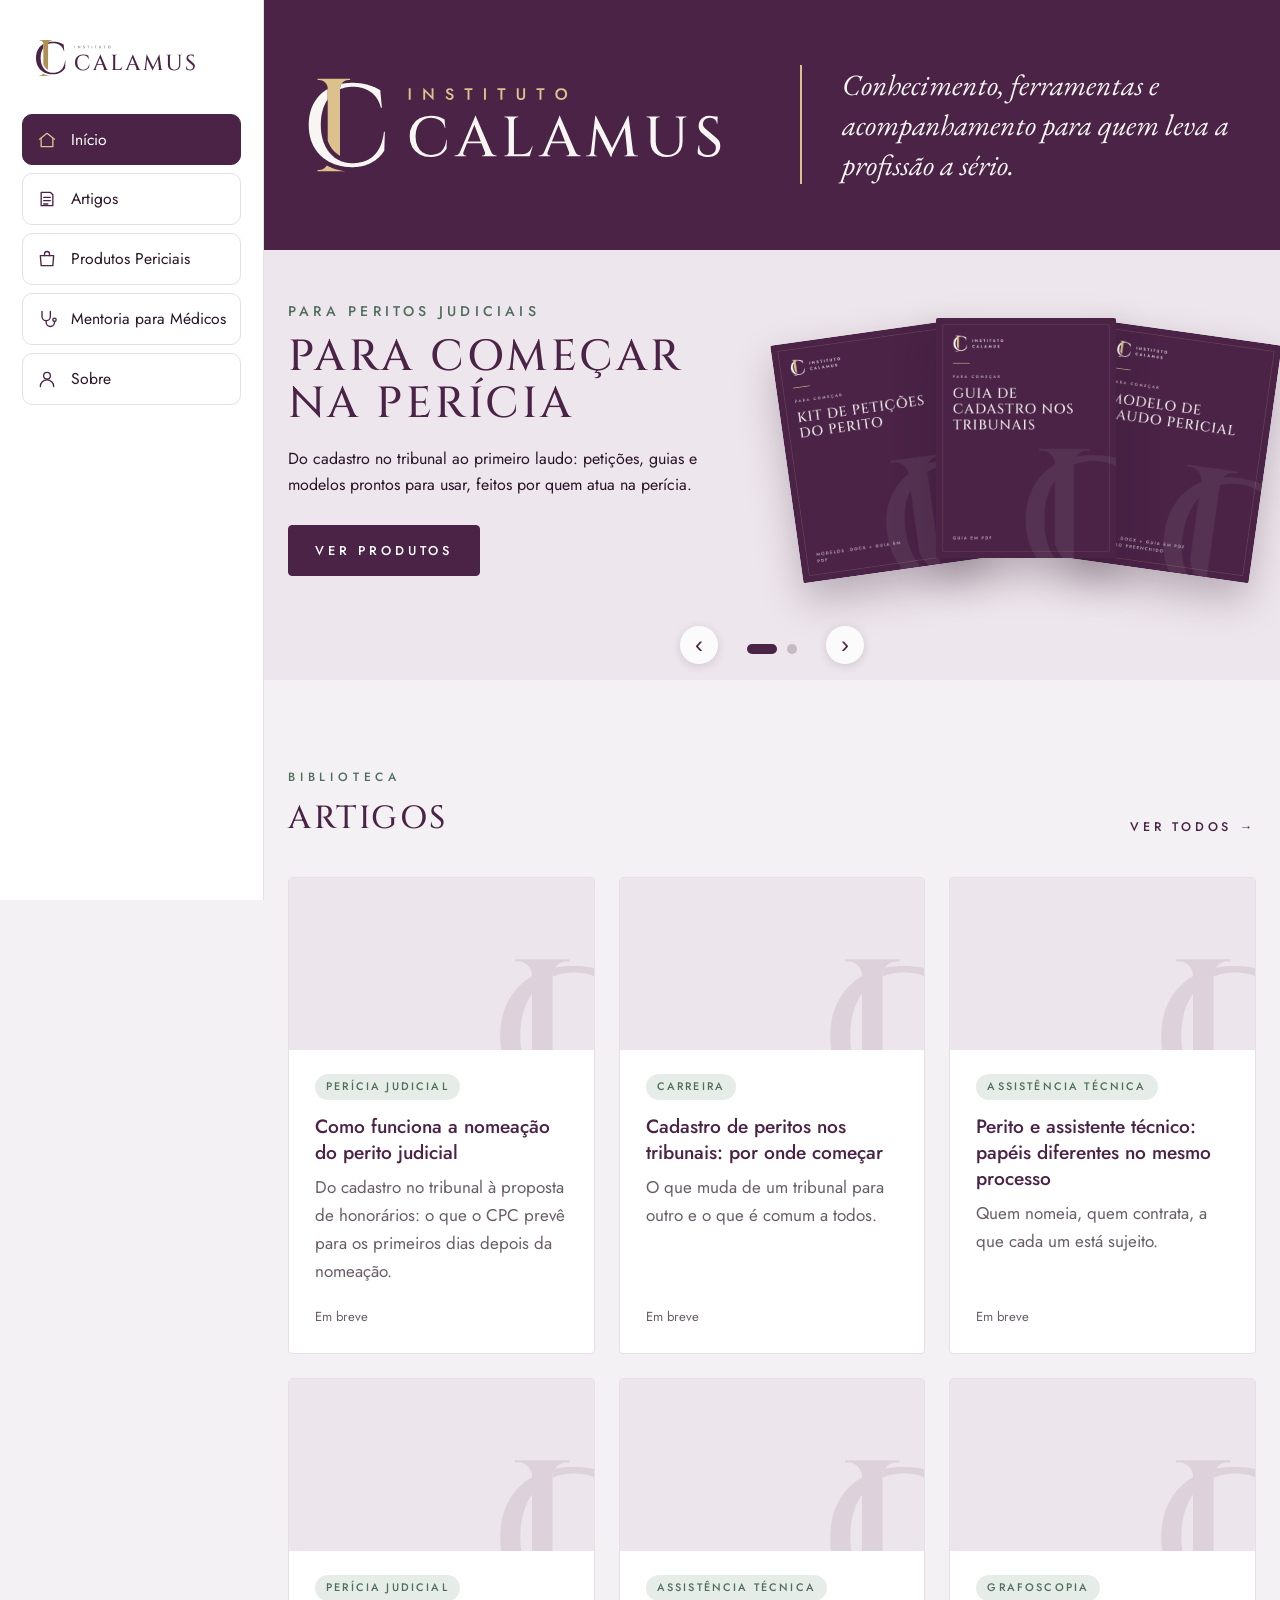
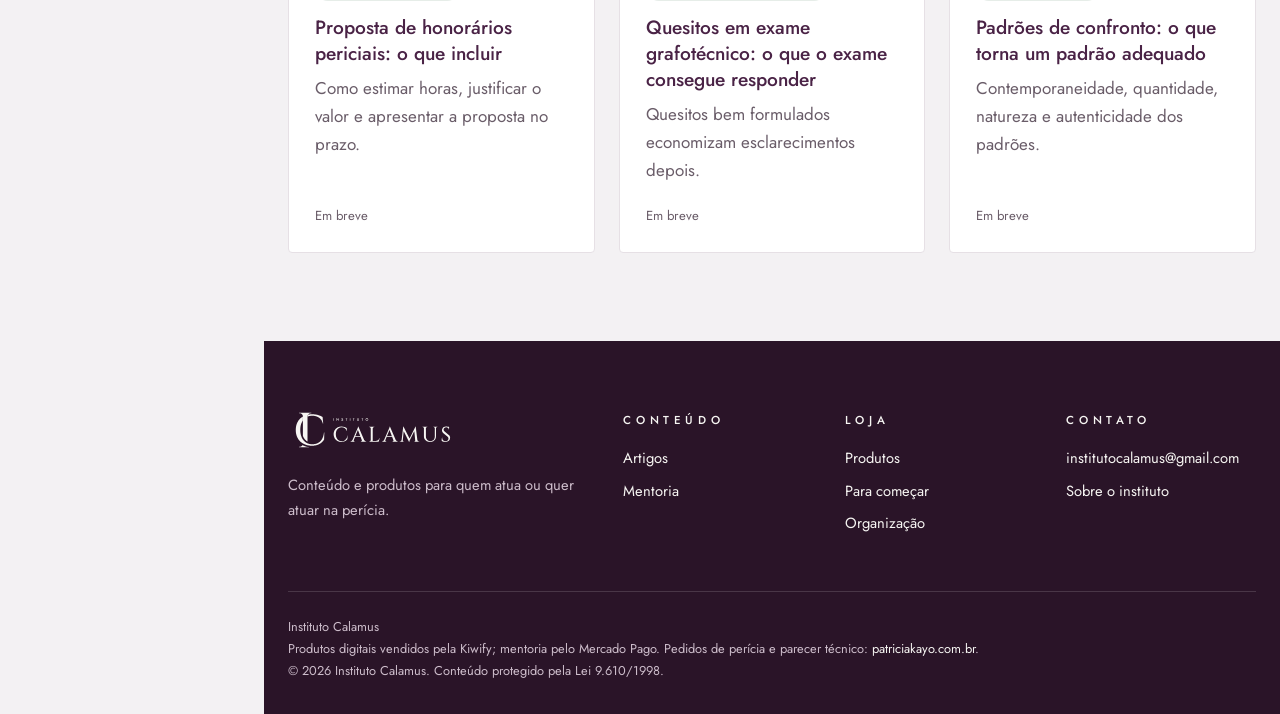
==== index.html @ 83609b5f "Página inicial volta ao visual original: faixa do IC em ameixa, carrossel de destaques e artigos Co-" ====
<!doctype html>
<html lang="pt-BR">
<head>
<meta charset="utf-8">
<meta name="viewport" content="width=device-width, initial-scale=1">
<title>Instituto Calamus</title>
<meta name="description" content="Instituto Calamus: conteúdo, produtos e mentoria para peritos e médicos em início de carreira.">
<link rel="canonical" href="https://institutocalamus.com.br/">
<meta property="og:type" content="website">
<meta property="og:locale" content="pt_BR">
<meta property="og:site_name" content="Instituto Calamus">
<meta property="og:title" content="Instituto Calamus">
<meta property="og:description" content="Instituto Calamus: conteúdo, produtos e mentoria para peritos e médicos em início de carreira.">
<meta property="og:url" content="https://institutocalamus.com.br/">
<link rel="icon" type="image/png" sizes="32x32" href="assets/img/favicon_32px.png">
<link rel="icon" type="image/png" sizes="192x192" href="assets/img/favicon_192px.png">
<link rel="apple-touch-icon" href="assets/img/favicon_192px.png">
<link rel="preload" href="assets/fonts/Jost-Variable.woff2" as="font" type="font/woff2" crossorigin>
<link rel="stylesheet" href="assets/css/calamus.css">
</head>
<body>
<aside class="ml" aria-label="Menu lateral">
  <a class="ml-logo" href="index.html" aria-label="Instituto Calamus, página inicial"><img src="assets/img/logo-cor.svg" alt="Instituto Calamus"></a>
  <nav aria-label="Principal"><a class="ml-it" aria-current="page" href="index.html"><svg viewBox="0 0 24 24" fill="none" stroke="currentColor" stroke-width="1.6" stroke-linecap="round" stroke-linejoin="round" aria-hidden="true"><path d="M3 11 12 4l9 7"/><path d="M5 10v10h14V10"/></svg><span>Início</span></a><a class="ml-it" href="artigos/index.html"><svg viewBox="0 0 24 24" fill="none" stroke="currentColor" stroke-width="1.6" stroke-linecap="round" stroke-linejoin="round" aria-hidden="true"><path d="M5 4h11l3 3v13H5z"/><path d="M8 10h8M8 14h8M8 18h5"/></svg><span>Artigos</span></a><a class="ml-it" href="produtos/index.html"><svg viewBox="0 0 24 24" fill="none" stroke="currentColor" stroke-width="1.6" stroke-linecap="round" stroke-linejoin="round" aria-hidden="true"><path d="M4 8h16l-1 12H5z"/><path d="M9 8V6a3 3 0 0 1 6 0v2"/></svg><span>Produtos Periciais</span></a><a class="ml-it" href="mentoria/index.html"><svg viewBox="0 0 24 24" fill="none" stroke="currentColor" stroke-width="1.6" stroke-linecap="round" stroke-linejoin="round" aria-hidden="true"><path d="M6 3v6a5 5 0 0 0 10 0V3"/><path d="M11 14v2a5 5 0 0 0 10 0v-1"/><circle cx="21" cy="13" r="2"/></svg><span>Mentoria para Médicos</span></a><a class="ml-it" href="sobre/index.html"><svg viewBox="0 0 24 24" fill="none" stroke="currentColor" stroke-width="1.6" stroke-linecap="round" stroke-linejoin="round" aria-hidden="true"><circle cx="12" cy="8" r="4"/><path d="M4 21a8 8 0 0 1 16 0"/></svg><span>Sobre</span></a></nav>
</aside>
<header class="topo">
  <div class="wrap">
    <a class="marca" href="index.html" aria-label="Instituto Calamus, página inicial"><img class="marca-logo" src="assets/img/logo-cor.svg" alt="Instituto Calamus"><img class="marca-mono" src="assets/img/monograma-capa-claro.svg" alt="Instituto Calamus"></a>
    <nav class="menu" aria-label="Principal"><a href="artigos/index.html">Artigos</a><a href="produtos/index.html">Produtos Periciais</a><a href="mentoria/index.html">Mentoria para Médicos</a><a href="sobre/index.html">Sobre</a></nav>
    <details class="menu-movel"><summary>Menu</summary><nav aria-label="Principal"><a href="artigos/index.html">Artigos</a><a href="produtos/index.html">Produtos Periciais</a><a href="mentoria/index.html">Mentoria para Médicos</a><a href="sobre/index.html">Sobre</a></nav></details>
  </div>
</header>
<main>

<section class="hx-c">
  <div class="wrap hx-grade">
    <div class="hx-logo"><h1 class="sr-only">Instituto Calamus</h1><img src="assets/img/logo-hero-escuro.svg" alt="Instituto Calamus"></div>
    <div class="hx-texto"><p class="hx-frase">Conhecimento, ferramentas e acompanhamento para quem leva a profissão a sério.</p></div>
  </div>
</section>
<section class="carrossel" aria-roledescription="carrossel" aria-label="Destaques">
  <div class="trilho">
    <div class="slide s-produtos" role="group" aria-roledescription="slide" aria-label="1 de 2">
      <div class="wrap slide-grade">
        <div class="slide-texto">
          <p class="s-rotulo">Para peritos judiciais</p>
          <h2 class="s-titulo">Para começar na perícia</h2>
          <p class="s-lead">Do cadastro no tribunal ao primeiro laudo: petições, guias e modelos prontos para usar, feitos por quem atua na perícia.</p>
          <a class="btn" href="produtos/index.html">Ver produtos</a>
        </div>
        <div class="slide-visual leque"><img src="assets/img/capas/kit-de-peticoes-do-perito.png" alt="Capa: Kit de Petições do Perito"><img src="assets/img/capas/guia-de-cadastro-nos-tribunais.png" alt="Capa: Guia de Cadastro nos Tribunais"><img src="assets/img/capas/modelo-de-laudo-pericial.png" alt="Capa: Modelo de Laudo Pericial"></div>
      </div>
    </div>
    <div class="slide s-mentoria" role="group" aria-roledescription="slide" aria-label="2 de 2">
      <div class="wrap slide-grade">
        <div class="slide-texto">
          <p class="s-rotulo">Para médicos recém-formados</p>
          <h2 class="s-titulo">Mentoria</h2>
          <p class="s-lead">Orientação para o início da carreira e discussão dos seus casos clínicos no primeiro mês de trabalho, com um médico ao seu lado.</p>
          <a class="btn claro" href="mentoria/index.html">Conhecer a mentoria</a>
        </div>
        <div class="slide-visual m-icone"><figure><img src="assets/img/mentoria/simbolo-salvia.svg" alt="Mentoria"><figcaption>Dr. Emanuel Behrens · MÉDICO · CRM-SC 28.919</figcaption></figure></div>
      </div>
    </div>
  </div>
  <button class="seta ant" type="button" aria-label="Anterior">‹</button>
  <button class="seta prox" type="button" aria-label="Próximo">›</button>
  <div class="pontos" role="tablist" aria-label="Escolher destaque">
    <button type="button" aria-label="Produtos"></button><button type="button" aria-label="Mentoria"></button>
  </div>
</section>
<script>
(function(){
  var c=document.querySelector('.carrossel'); if(!c) return;
  var t=c.querySelector('.trilho'), n=t.children.length, i=0, timer=null;
  var pts=c.querySelectorAll('.pontos button');
  var calmo=window.matchMedia&&window.matchMedia('(prefers-reduced-motion: reduce)').matches;
  function ir(k){ i=(k+n)%n; t.style.transform='translateX('+(-100*i)+'%)'; c.classList.toggle('escuro', t.children[i].classList.contains('s-mentoria')||t.children[i].classList.contains('s-cursos')||t.children[i].classList.contains('s-editora'));
    pts.forEach(function(p,j){ p.setAttribute('aria-current', j===i?'true':'false'); });
    [].forEach.call(t.children,function(s,j){ s.setAttribute('aria-hidden', j===i?'false':'true'); s.querySelectorAll('a,button,input').forEach(function(e){ e.tabIndex = j===i?0:-1; }); }); }
  function play(){ if(calmo) return; parar(); timer=setInterval(function(){ ir(i+1); },6500); }
  function parar(){ if(timer) clearInterval(timer); timer=null; }
  c.querySelector('.ant').onclick=function(){ ir(i-1); play(); };
  c.querySelector('.prox').onclick=function(){ ir(i+1); play(); };
  pts.forEach(function(p,j){ p.onclick=function(){ ir(j); play(); }; });
  c.addEventListener('mouseenter',parar); c.addEventListener('mouseleave',play);
  c.addEventListener('focusin',parar); c.addEventListener('focusout',play);
  var x0=null; t.addEventListener('touchstart',function(e){ x0=e.touches[0].clientX; parar(); },{passive:true});
  t.addEventListener('touchend',function(e){ if(x0===null) return; var dx=e.changedTouches[0].clientX-x0; if(Math.abs(dx)>40) ir(i+(dx<0?1:-1)); x0=null; play(); });
  ir(0); play();
  /* textos e botões na mesma altura em todos os slides */
  function iguala(){ ['.s-rotulo','.s-titulo','.s-lead'].forEach(function(sel){
      var els=c.querySelectorAll('.slide '+sel); var m=0;
      els.forEach(function(e){ e.style.minHeight=''; });
      els.forEach(function(e){ m=Math.max(m, e.getBoundingClientRect().height); });
      els.forEach(function(e){ e.style.minHeight=m+'px'; }); }); }
  iguala(); window.addEventListener('resize', iguala); window.addEventListener('load', iguala);
  if(document.fonts&&document.fonts.ready) document.fonts.ready.then(iguala);
})();
</script>
<section class="secao">
  <div class="wrap">
    <div class="cab-secao"><div><p class="rotulo">Biblioteca</p><h2>Artigos</h2></div><a class="mais" href="artigos/index.html">Ver todos →</a></div>
    <div class="grade"><article class="cartao cartao-art" data-pilar="Perícia Judicial">
  <div class="art-foto vazia"></div>
  <div class="texto">
  <span class="etiqueta jade">Perícia Judicial</span>
  <h3>Como funciona a nomeação do perito judicial</h3>
  <p class="sub">Do cadastro no tribunal à proposta de honorários: o que o CPC prevê para os primeiros dias depois da nomeação.</p>
  <div class="rodape-cartao"><span class="meta">Em breve</span></div>
  </div>
</article><article class="cartao cartao-art" data-pilar="Carreira">
  <div class="art-foto vazia"></div>
  <div class="texto">
  <span class="etiqueta jade">Carreira</span>
  <h3>Cadastro de peritos nos tribunais: por onde começar</h3>
  <p class="sub">O que muda de um tribunal para outro e o que é comum a todos.</p>
  <div class="rodape-cartao"><span class="meta">Em breve</span></div>
  </div>
</article><article class="cartao cartao-art" data-pilar="Assistência Técnica">
  <div class="art-foto vazia"></div>
  <div class="texto">
  <span class="etiqueta jade">Assistência Técnica</span>
  <h3>Perito e assistente técnico: papéis diferentes no mesmo processo</h3>
  <p class="sub">Quem nomeia, quem contrata, a que cada um está sujeito.</p>
  <div class="rodape-cartao"><span class="meta">Em breve</span></div>
  </div>
</article><article class="cartao cartao-art" data-pilar="Perícia Judicial">
  <div class="art-foto vazia"></div>
  <div class="texto">
  <span class="etiqueta jade">Perícia Judicial</span>
  <h3>Proposta de honorários periciais: o que incluir</h3>
  <p class="sub">Como estimar horas, justificar o valor e apresentar a proposta no prazo.</p>
  <div class="rodape-cartao"><span class="meta">Em breve</span></div>
  </div>
</article><article class="cartao cartao-art" data-pilar="Assistência Técnica">
  <div class="art-foto vazia"></div>
  <div class="texto">
  <span class="etiqueta jade">Assistência Técnica</span>
  <h3>Quesitos em exame grafotécnico: o que o exame consegue responder</h3>
  <p class="sub">Quesitos bem formulados economizam esclarecimentos depois.</p>
  <div class="rodape-cartao"><span class="meta">Em breve</span></div>
  </div>
</article><article class="cartao cartao-art" data-pilar="Grafoscopia">
  <div class="art-foto vazia"></div>
  <div class="texto">
  <span class="etiqueta jade">Grafoscopia</span>
  <h3>Padrões de confronto: o que torna um padrão adequado</h3>
  <p class="sub">Contemporaneidade, quantidade, natureza e autenticidade dos padrões.</p>
  <div class="rodape-cartao"><span class="meta">Em breve</span></div>
  </div>
</article></div>
  </div>
</section>

</main>
<footer class="rodape">
  <div class="wrap">
    <div class="rodape-grade">
      <div>
        <img src="assets/img/logo-porcelana.svg" alt="Instituto Calamus">
        <p>Conteúdo e produtos para quem atua ou quer atuar na perícia.</p>
      </div>
      <div><h4>Conteúdo</h4><ul>
        <li><a href="artigos/index.html">Artigos</a></li>
        
        <li><a href="mentoria/index.html">Mentoria</a></li>
        </ul></div>
      <div><h4>Loja</h4><ul>
        <li><a href="produtos/index.html">Produtos</a></li>
        <li><a href="produtos/index.html#para-comecar">Para começar</a></li>
        <li><a href="produtos/index.html#organizacao">Organização</a></li></ul></div>
      <div><h4>Contato</h4><ul>
        <li><a href="mailto:institutocalamus@gmail.com">institutocalamus@gmail.com</a></li>
        <li><a href="sobre/index.html">Sobre o instituto</a></li></ul></div>
    </div>
    <div class="legal">
      Instituto Calamus<br>
      Produtos digitais vendidos pela Kiwify; mentoria pelo Mercado Pago. Pedidos de perícia e parecer técnico: <a href="https://patriciakayo.com.br">patriciakayo.com.br</a>.<br>
      © 2026 Instituto Calamus. Conteúdo protegido pela Lei 9.610/1998.
    </div>
  </div>
</footer>
<script>
/* deixa "Para médicos recém-formados" exatamente da largura de MENTORIA */
(function(){
  function ajusta(){ document.querySelectorAll(".m-cabeca").forEach(function(c){
    var t=c.querySelector(".m-titulo"), s=c.querySelector(".ajusta"); if(!t||!s) return;
    s.style.fontSize="20px"; var w=s.getBoundingClientRect().width, W=t.getBoundingClientRect().width;
    var ft=parseFloat(getComputedStyle(t).fontSize), ls=parseFloat(getComputedStyle(s).letterSpacing)/20||0.12;
    /* compara só a largura das letras (sem o espaçamento depois da última) */
    if(w>0) s.style.fontSize=(20*(W-0.14*ft)/(w-ls*20))+"px"; }); }
  if(document.fonts&&document.fonts.ready) document.fonts.ready.then(ajusta); window.addEventListener("load",ajusta); window.addEventListener("resize",ajusta); ajusta();
})();
</script>
</body>
</html>
---- assets/css/calamus.css ----
/* Instituto Calamus — site (ambiente INTERFACE do Manual v2, p. 7)
   Interface: cinza-pérola, branco, ameixa nas ações. Texto em ameixa escura.
   Ouro (champanhe/ouro velho) NÃO entra aqui. Monograma sempre monocromático. */

@font-face { font-family: "Cinzel"; src: url("../fonts/Cinzel-Variable.woff2") format("woff2"); font-weight: 400 900; font-display: swap; }
@font-face { font-family: "Jost"; src: url("../fonts/Jost-Variable.woff2") format("woff2"); font-weight: 100 900; font-display: swap; }
@font-face { font-family: "EB Garamond"; src: url("../fonts/EBGaramond-Italic-Variable.woff2") format("woff2"); font-style: italic; font-weight: 400 800; font-display: swap; }

:root {
  /* Manual v2 — Interface: cinza-pérola, branco, ameixa nas ações.
     Sálvia (2ª cor do didático) só em filetes, barras e pílulas. Ouro nunca. */
  --perola: #F3F1F3;
  --branco: #FFFFFF;
  --acao: #4A2346;            /* ameixa */
  --acao-hover: #2A1428;      /* ameixa escura */
  --salvia: #4F6E5C;
  --salvia-clara: #E6EDE8;    /* fundo das pílulas */
  --malva-clara: #EEE6ED;     /* fundo da faixa de produtos */
  --malva-vitrine: #E2D6E1;   /* fundo atrás das capas */
  --ameixa: #4A2346;
  --ameixa-escura: #2A1428;
  --porcelana: #F7F6F3;
  --verde-emanuel: #2F4537;   /* Sálvia escura: cor de identidade da Mentoria Calamus (manual v1, out/2026) */
  --verde-emanuel-escuro: #22342A;
  --verde-emanuel-claro: #E3EBE5;
  --sub: #6A5D69;             /* texto secundário (AA sobre branco) */
  --sub-escuro: #CDBDCB;      /* texto secundário sobre ameixa */
  --linha: #E6E0E5;
  --raio: 4px;
  --largura: 1160px;
  --texto: 1.0625rem;
}

* { box-sizing: border-box; }
html { -webkit-text-size-adjust: 100%; }
body {
  margin: 0; background: var(--perola); color: var(--ameixa-escura);
  font-family: "Jost", Arial, sans-serif; font-size: var(--texto); line-height: 1.65; font-weight: 400;
}
img { max-width: 100%; display: block; }
a { color: var(--acao); text-underline-offset: 3px; }
a:hover { color: var(--acao-hover); }
:focus-visible { outline: 2px solid var(--acao); outline-offset: 3px; }

.wrap { max-width: var(--largura); margin: 0 auto; padding: 0 24px; }

/* ---------- tipografia da marca ---------- */
.cinzel, h1, h2, .h-card {
  font-family: "Cinzel", Georgia, serif; font-weight: 500; text-transform: uppercase;
  letter-spacing: .08em; line-height: 1.15; color: var(--ameixa);
}
h1 { font-size: clamp(2rem, 4.6vw, 3.4rem); margin: 0 0 .35em; }
h2 { font-size: clamp(1.45rem, 2.6vw, 2rem); margin: 0 0 .5em; }
h3 { font-family: "Jost", Arial, sans-serif; font-weight: 500; font-size: 1.2rem; line-height: 1.35; margin: 0 0 .4em; color: var(--ameixa); }
.rotulo {
  font-family: "Jost", Arial, sans-serif; font-weight: 500; font-size: .75rem;
  text-transform: uppercase; letter-spacing: .4em; color: var(--salvia); margin: 0 0 1.1em;
}
.italico { font-family: "EB Garamond", Georgia, serif; font-style: italic; font-weight: 400; color: var(--sub); font-size: 1.35rem; line-height: 1.4; margin: 0 0 1em; }
.lead { font-size: 1.15rem; color: var(--ameixa-escura); max-width: 40em; }
.sub { color: var(--sub); }

/* ---------- cabeçalho ---------- */
.topo { background: var(--branco); border-bottom: 1px solid var(--linha); position: sticky; top: 0; z-index: 10; }
.topo .wrap { display: flex; align-items: center; justify-content: space-between; height: 76px; }
.marca img { height: 54px; width: auto; }
.menu { display: flex; gap: 34px; }
.menu a {
  font-weight: 500; font-size: .78rem; text-transform: uppercase; letter-spacing: .4em; margin-right: -.4em;
  color: var(--ameixa); text-decoration: none; padding: 6px 0; border-bottom: 2px solid transparent;
}
.menu a:hover, .menu a[aria-current="page"] { color: var(--acao); border-bottom-color: var(--acao); }
.menu-movel { display: none; }

/* ---------- botões ---------- */
.btn {
  display: inline-block; font-family: "Jost", Arial, sans-serif; font-weight: 500; font-size: .8rem;
  text-transform: uppercase; letter-spacing: .3em; text-decoration: none; border-radius: var(--raio);
  padding: 14px 26px; border: 1.5px solid var(--acao); background: var(--acao); color: var(--branco);
  transition: background .15s;
}
.btn:hover { background: var(--acao-hover); border-color: var(--acao-hover); color: var(--branco); }
.btn.contorno { background: transparent; color: var(--acao); }
.btn.contorno:hover { background: var(--acao); color: var(--branco); }
.btn.desativado { background: transparent; border-color: var(--linha); color: var(--sub); cursor: default; pointer-events: none; }
.btn.claro { background: var(--porcelana); border-color: var(--porcelana); color: var(--ameixa-escura); }
.btn.claro:hover { background: var(--branco); }

/* ---------- seções ---------- */
.secao { padding: 88px 0; }
.secao.branca { background: var(--branco); }
.secao + .secao.branca, .secao.branca + .secao { border-top: 1px solid var(--linha); }
.cab-secao { display: flex; justify-content: space-between; align-items: end; gap: 24px; margin-bottom: 40px; }
.cab-secao h2 { margin: 0; }
.cab-secao a.mais { font-weight: 500; font-size: .78rem; text-transform: uppercase; letter-spacing: .3em; text-decoration: none; white-space: nowrap; }
.filete { width: 48px; height: 1.5px; background: var(--acao); margin: 0 0 24px; border: 0; }

/* hero com marca d'água (monograma 6–8%, cortado pela borda, canto inferior direito) */
.hero { position: relative; overflow: hidden; background: var(--branco); padding: 112px 0 120px; border-bottom: 1px solid var(--linha); }
.hero .wrap { position: relative; z-index: 1; }
.hero .lead { margin-bottom: 36px; }
.dagua { position: absolute; right: -90px; bottom: -150px; width: 520px; opacity: .07; pointer-events: none; }
.hero.interna { padding: 80px 0 72px; }
.hero.interna .dagua { width: 380px; bottom: -120px; right: -60px; }

/* ---------- grade de cartões ---------- */
.grade { display: grid; gap: 24px; grid-template-columns: repeat(3, 1fr); }
.grade.duas { grid-template-columns: repeat(2, 1fr); }
.cartao {
  background: var(--branco); border: 1px solid var(--linha); border-radius: var(--raio);
  padding: 30px 28px; display: flex; flex-direction: column;
}
.secao.branca .cartao { background: var(--perola); border-color: transparent; }
.cartao p { margin: 0 0 1.2em; }
.cartao .rodape-cartao { margin-top: auto; display: flex; align-items: center; justify-content: space-between; gap: 12px; flex-wrap: wrap; }
.etiqueta {
  display: inline-block; font-size: .68rem; font-weight: 500; text-transform: uppercase; letter-spacing: .3em;
  color: var(--sub); margin-bottom: 14px;
}
.etiqueta.jade { color: var(--salvia); }
.formato { font-size: .85rem; color: var(--sub); }
.status { font-size: .7rem; font-weight: 500; text-transform: uppercase; letter-spacing: .3em; color: var(--sub); border: 1px solid var(--linha); padding: 5px 10px; border-radius: 99px; }

/* artigos */
.destaque { display: grid; grid-template-columns: 1.55fr 1fr; gap: 48px; }
.art-destaque { background: var(--branco); border: 1px solid var(--linha); border-radius: var(--raio); padding: 44px 40px; position: relative; overflow: hidden; }
.art-destaque h3 { font-size: 1.7rem; font-weight: 500; }
.art-destaque .dagua { width: 260px; right: -50px; bottom: -80px; }
.lista-art { list-style: none; margin: 0; padding: 0; }
.lista-art li { border-top: 1px solid var(--linha); padding: 18px 0; }
.lista-art li:last-child { border-bottom: 1px solid var(--linha); }
.lista-art a { text-decoration: none; color: var(--ameixa); font-weight: 500; }
.lista-art a:hover { color: var(--acao); }
.meta { font-size: .82rem; color: var(--sub); }
.cartao-art h3 a { color: inherit; text-decoration: none; }
.cartao-art h3 a:hover { color: var(--acao); }

.filtros { display: flex; flex-wrap: wrap; gap: 10px; margin-bottom: 36px; }
.filtros button {
  font-family: inherit; font-size: .74rem; font-weight: 500; text-transform: uppercase; letter-spacing: .25em;
  background: var(--branco); color: var(--ameixa); border: 1px solid var(--linha); border-radius: 99px; padding: 9px 18px; cursor: pointer;
}
.filtros button[aria-pressed="true"] { background: var(--acao); border-color: var(--acao); color: var(--branco); }

/* faixa escura (mentoria, newsletter) */
.faixa { background: var(--ameixa-escura); color: var(--porcelana); padding: 84px 0; position: relative; overflow: hidden; }
.faixa h2 { color: var(--porcelana); }
.faixa .rotulo { color: var(--sub-escuro); }
.faixa .sub, .faixa .italico { color: var(--sub-escuro); }
.faixa .dagua { opacity: .06; }
.perfil { display: grid; grid-template-columns: 1fr 2fr; gap: 56px; align-items: start; }
.contato-mentoria { grid-template-columns: 1.3fr 1fr; }
.faixa-grade { display: grid; grid-template-columns: 1.3fr 1fr; gap: 56px; align-items: center; position: relative; z-index: 1; }

.isca { background: var(--branco); border: 1px solid var(--linha); border-radius: var(--raio); padding: 48px; display: grid; grid-template-columns: 1.2fr 1fr; gap: 40px; align-items: center; }
.isca form { display: flex; gap: 10px; flex-wrap: wrap; }
.isca input {
  flex: 1 1 220px; font-family: inherit; font-size: 1rem; padding: 13px 16px; border: 1px solid var(--linha);
  border-radius: var(--raio); background: var(--perola); color: var(--ameixa-escura);
}
.isca small { display: block; width: 100%; color: var(--sub); font-size: .8rem; }

/* planos (mentoria) */
.plano { text-align: left; }
.plano .num { font-family: "Cinzel", Georgia, serif; font-size: 2.6rem; color: var(--acao); line-height: 1; margin-bottom: 10px; }
.plano ul, .lista { padding-left: 1.1em; margin: 0 0 1.4em; }
.plano li, .lista li { margin-bottom: .35em; }
.aviso { border-left: 2px solid var(--acao); padding: 4px 0 4px 18px; color: var(--sub); font-size: .92rem; max-width: 46em; }

/* ---------- artigo ---------- */
.artigo { max-width: 720px; margin: 0 auto; }
.artigo h1 { font-size: clamp(1.8rem, 3.6vw, 2.6rem); }
.artigo h2 { font-size: 1.35rem; margin-top: 2.2em; }
.artigo p, .artigo li { font-size: 1.125rem; line-height: 1.75; }
.artigo .ref { font-size: .9rem; color: var(--sub); }
.caixa { background: var(--perola); border-radius: var(--raio); padding: 26px 28px; margin: 2em 0; }
.caixa h3 { margin-top: 0; }
.autoria { display: flex; gap: 20px; align-items: center; border-top: 1px solid var(--linha); border-bottom: 1px solid var(--linha); padding: 22px 0; margin: 3em 0 2em; }
.foto { width: 72px; height: 72px; border-radius: 50%; background: var(--perola); border: 1px dashed var(--sub); flex: none; display: grid; place-items: center; font-size: .65rem; color: var(--sub); text-align: center; }
.cta-produto { background: var(--ameixa-escura); color: var(--porcelana); border-radius: var(--raio); padding: 32px; margin: 2.5em 0; }
.cta-produto h3 { color: var(--porcelana); }
.cta-produto p { color: var(--sub-escuro); font-size: 1rem; }

/* pendências de conteúdo (some ao preencher) */
.pend { background: #FFF4C2; color: var(--ameixa-escura); padding: 0 4px; border-radius: 2px; }

/* ---------- rodapé ---------- */
.rodape { background: var(--ameixa-escura); color: var(--sub-escuro); padding: 64px 0 32px; font-size: .92rem; }
.rodape a { color: var(--porcelana); text-decoration: none; }
.rodape a:hover { text-decoration: underline; }
.rodape-grade { display: grid; grid-template-columns: 1.6fr 1fr 1fr 1fr; gap: 32px; margin-bottom: 48px; }
.rodape img { height: 50px; width: auto; margin-bottom: 18px; }
.rodape h4 { font-weight: 500; font-size: .72rem; text-transform: uppercase; letter-spacing: .4em; color: var(--porcelana); margin: 6px 0 16px; }
.rodape ul { list-style: none; padding: 0; margin: 0; }
.rodape li { margin-bottom: 8px; }
.legal { border-top: 1px solid rgba(247,246,243,.15); padding-top: 24px; font-size: .8rem; line-height: 1.7; }
.rodape .pend { background: rgba(255,244,194,.85); }

/* ---------- responsivo ---------- */
@media (max-width: 960px) {
  .grade { grid-template-columns: repeat(2, 1fr); }
  .destaque, .faixa-grade, .isca, .perfil { grid-template-columns: 1fr; gap: 32px; }
  .rodape-grade { grid-template-columns: 1fr 1fr; }
}
@media (max-width: 760px) {
  body { font-size: 1rem; }
  .wrap { padding: 0 16px; }
  .menu { display: none; }
  .menu-movel { display: block; position: relative; }
  .menu-movel summary { list-style: none; cursor: pointer; font-weight: 500; font-size: .75rem; letter-spacing: .3em; text-transform: uppercase; color: var(--ameixa); padding: 10px 0; }
  .menu-movel summary::-webkit-details-marker { display: none; }
  .menu-movel nav { position: absolute; right: -16px; top: 52px; background: var(--branco); border: 1px solid var(--linha); padding: 12px 24px; display: flex; flex-direction: column; min-width: 220px; }
  .menu-movel nav a { padding: 12px 0; text-decoration: none; font-weight: 500; font-size: .8rem; letter-spacing: .3em; text-transform: uppercase; color: var(--ameixa); border-bottom: 1px solid var(--linha); }
  .menu-movel nav a:last-child { border-bottom: 0; }
  .marca img { height: 38px; }
  .grade, .grade.duas { grid-template-columns: 1fr; }
  .secao { padding: 60px 0; }
  .hero { padding: 72px 0 84px; }
  .dagua { width: 340px; right: -90px; bottom: -110px; }
  .art-destaque { padding: 30px 24px; }
  .isca { padding: 28px 22px; }
  .cab-secao { flex-direction: column; align-items: start; }
  .rodape-grade { grid-template-columns: 1fr; }
}

/* ---------- cor (v2: mescla A + B) ---------- */
.hero h1::after { content: ""; display: block; width: 64px; height: 3px; background: var(--salvia); margin-top: 24px; }
.secao.verde { background: var(--malva-clara); }
.secao.verde .cartao { background: var(--branco); border-color: transparent; }
.secao.verde + .secao, .secao + .secao.verde { border-top: 0; }
.etiqueta.jade { background: var(--salvia-clara); color: var(--salvia); padding: 4px 11px; border-radius: 99px; letter-spacing: .2em; align-self: flex-start; }
.secao.verde .etiqueta.jade { background: var(--malva-clara); }
.art-destaque { border-top: 4px solid var(--salvia); }
.faixa .rotulo { color: #C9A9C6; }

/* ---------- produtos com capa (P1) ---------- */
.cartao.produto { padding: 0; overflow: hidden; }
.vitrine { background: var(--malva-vitrine); padding: 36px 0 32px; display: flex; justify-content: center; }
.mock { position: relative; display: block; width: 56%; max-width: 220px; }
.mock::before { content: ""; position: absolute; inset: 0; background: var(--branco); transform: rotate(4deg) translate(10px, 4px); box-shadow: 0 10px 24px rgba(42,20,40,.15); border-radius: 2px; }
.mock img { position: relative; width: 100%; box-shadow: 0 18px 40px rgba(42,20,40,.28), 0 2px 6px rgba(42,20,40,.18); border-radius: 2px; transition: transform .2s; }
.cartao.produto:hover .mock img { transform: translateY(-4px); }
.cartao.produto .texto { padding: 26px; display: flex; flex-direction: column; flex: 1; }
.cartao.produto .formato { margin-top: -.6em; }
.preco { font-weight: 500; font-size: 1.5rem; color: var(--ameixa-escura); }

/* ---------- mentoria (M2) ---------- */
.mentoria-bloco { display: grid; grid-template-columns: 1fr 1fr; min-height: 540px; }
.m-esq { background: var(--acao); color: var(--branco); padding: 88px 64px; display: flex; flex-direction: column; justify-content: center; position: relative; overflow: hidden; }
.m-esq > * { position: relative; z-index: 1; }
.m-esq .dagua { position: absolute; opacity: .08; z-index: 0; }
.m-esq .rotulo { color: var(--sub-escuro); }
.m-titulo { font-family: "Cinzel", Georgia, serif; font-weight: 500; text-transform: uppercase; letter-spacing: .14em; line-height: 1; margin: 0; color: var(--branco); font-size: clamp(3rem, 6.4vw, 5.4rem); }
.m-quem { color: var(--sub-escuro); font-size: 1.3rem; line-height: 1.45; margin: 26px 0 0; }
.m-quem strong { color: var(--branco); font-weight: 500; }
.m-dir { background: var(--branco); padding: 64px; display: grid; grid-template-columns: 200px 1fr; gap: 40px; align-items: center; border-bottom: 1px solid var(--linha); }
.foto-retrato { width: 100%; aspect-ratio: 4 / 5; object-fit: cover; border-radius: var(--raio); }
.foto-retrato.vazia { background: repeating-linear-gradient(135deg, var(--malva-clara) 0 14px, var(--malva-vitrine) 14px 28px); display: grid; place-items: center; color: var(--acao); font-size: .75rem; font-weight: 500; letter-spacing: .3em; text-transform: uppercase; }
.m-crm { font-size: .78rem; font-weight: 500; letter-spacing: .2em; text-transform: uppercase; color: var(--sub); margin: 0 0 14px; }
@media (max-width: 960px) {
  .mentoria-bloco { grid-template-columns: 1fr; }
  .m-esq { padding: 64px 24px; }
  .m-dir { padding: 40px 24px; grid-template-columns: 140px 1fr; gap: 24px; }
}
@media (max-width: 520px) { .m-dir { grid-template-columns: 1fr; } .m-dir .foto-retrato { max-width: 200px; } }

/* ---------- abertura com a marca (home) ---------- */
.sr-only { position: absolute; width: 1px; height: 1px; overflow: hidden; clip: rect(0 0 0 0); white-space: nowrap; }
.hero-marca { text-align: center; padding: 96px 0 104px; }
.hero-marca h1::after { display: none; }
.logo-grande { width: min(620px, 88%); height: auto; margin: 0 auto; }
.filete-centro { display: block; width: 64px; height: 3px; background: var(--salvia); margin: 40px auto 32px; }
.hero-marca .lead { margin: 0 auto 36px; max-width: 36em; }
.acoes { display: flex; gap: 14px; justify-content: center; flex-wrap: wrap; }

/* ---------- área médica (paleta do Emanuel) ---------- */
.mentoria-bloco .m-esq { background: var(--verde-emanuel); }
.mentoria-bloco .m-esq .rotulo, .mentoria-bloco .m-quem { color: #DCE7E0; }
.mentoria-bloco .btn { background: var(--verde-emanuel); border-color: var(--verde-emanuel); }
.mentoria-bloco .btn:hover { background: var(--verde-emanuel-escuro); border-color: var(--verde-emanuel-escuro); }
.mentoria-bloco .foto-retrato.vazia { background: repeating-linear-gradient(135deg, var(--verde-emanuel-claro) 0 14px, #D3DFD7 14px 28px); color: var(--verde-emanuel); }
.btn.contorno.verde { color: var(--verde-emanuel); border-color: var(--verde-emanuel); }
.btn.contorno.verde:hover { background: var(--verde-emanuel); color: var(--branco); }
/* ---------- cursos com imagem ---------- */
.cartao.curso { padding: 0; overflow: hidden; }
.cartao.curso .thumb { width: 100%; aspect-ratio: 16 / 9; object-fit: cover; }
.cartao.curso .texto { padding: 24px 26px 26px; display: flex; flex-direction: column; flex: 1; }
.cartao.curso.medico .etiqueta.jade { background: var(--verde-emanuel-claro); color: var(--verde-emanuel); }

.tema-medico .rotulo, .tema-medico .plano .num { color: var(--verde-emanuel); }
.tema-medico .etiqueta.jade { background: var(--verde-emanuel-claro); color: var(--verde-emanuel); }
.tema-medico .btn { background: var(--verde-emanuel); border-color: var(--verde-emanuel); }
.tema-medico .btn:hover { background: var(--verde-emanuel-escuro); border-color: var(--verde-emanuel-escuro); }
.tema-medico .aviso { border-left-color: var(--verde-emanuel); }
.tema-medico .mentoria-bloco .m-esq .rotulo { color: #DCE7E0; }
.tema-medico h2 { color: var(--verde-emanuel-escuro); }

/* ---------- carrossel de destaques (home) ---------- */
.carrossel { position: relative; overflow: hidden; }
.trilho { display: flex; transition: transform .7s cubic-bezier(.65,0,.35,1); }
.slide { flex: 0 0 100%; min-height: 520px; display: flex; align-items: center; position: relative; overflow: hidden; padding: 72px 0 88px; }
.slide > .dagua { position: absolute; opacity: .07; }
.slide-grade { display: grid; grid-template-columns: 1fr 1fr; gap: 56px; align-items: center; width: 100%; position: relative; z-index: 1; }
.slide-texto .lead { margin-bottom: 30px; }
.slide-visual { display: flex; justify-content: center; align-items: center; }
.s-produtos { background: var(--malva-clara); }
.leque { position: relative; height: 360px; }
.leque img { position: absolute; width: 200px; box-shadow: 0 18px 40px rgba(42,20,40,.28); border-radius: 2px; top: 30px; }
.leque img:nth-child(1) { transform: translateX(-150px) rotate(-8deg); }
.leque img:nth-child(2) { transform: translateY(-14px); z-index: 2; }
.leque img:nth-child(3) { transform: translateX(150px) rotate(8deg); }
.s-mentoria { background: var(--verde-emanuel); color: var(--branco); }
.s-mentoria .rotulo, .s-mentoria .m-quem { color: #DCE7E0; }
.s-mentoria .m-quem { font-size: 1.3rem; margin: 22px 0 6px; }
.s-mentoria .m-quem strong { color: var(--branco); font-weight: 500; }
.m-crm-claro { color: #DCE7E0; font-size: .78rem; letter-spacing: .2em; text-transform: uppercase; margin: 0 0 30px; }
.s-mentoria .btn.claro { color: var(--verde-emanuel-escuro); }
.retrato .foto-retrato { width: 320px; }
.s-mentoria .foto-retrato.vazia { background: repeating-linear-gradient(135deg, rgba(255,255,255,.10) 0 14px, rgba(255,255,255,.04) 14px 28px); color: #DCE7E0; border-radius: 50% 50% 4px 4px; }
.s-cursos { background: var(--ameixa); color: var(--branco); }
.s-cursos h2 { color: var(--branco); } .s-cursos .rotulo, .s-cursos .lead { color: var(--sub-escuro); }
.pilha { position: relative; height: 330px; }
.pilha img { position: absolute; width: 360px; border-radius: 4px; box-shadow: 0 18px 40px rgba(0,0,0,.35); }
.pilha img:nth-child(1) { transform: translate(-60px, 0); top: 10px; }
.pilha img:nth-child(2) { transform: translate(60px, 0); top: 130px; }
.s-isca { background: var(--branco); }
.s-isca .mock { width: 230px; }
.form-isca { display: flex; gap: 10px; flex-wrap: wrap; margin-bottom: 8px; }
.form-isca input { flex: 1 1 220px; font-family: inherit; font-size: 1rem; padding: 13px 16px; border: 1px solid var(--linha); border-radius: var(--raio); background: var(--perola); color: var(--ameixa-escura); }
.seta { position: absolute; top: 50%; transform: translateY(-50%); width: 44px; height: 44px; border-radius: 50%; border: 0; background: rgba(255,255,255,.85); color: var(--ameixa); font-size: 1.8rem; line-height: 1; cursor: pointer; z-index: 3; box-shadow: 0 2px 10px rgba(42,20,40,.15); }
.seta.ant { left: 18px; } .seta.prox { right: 18px; }
.seta:hover { background: var(--branco); }
.pontos { position: absolute; left: 0; right: 0; bottom: 26px; display: flex; justify-content: center; gap: 10px; z-index: 3; }
.pontos button { width: 10px; height: 10px; border-radius: 99px; border: 0; padding: 0; background: rgba(120,100,120,.35); cursor: pointer; transition: width .3s, background .3s; }
.pontos button[aria-current="true"] { width: 30px; background: var(--ameixa); }
.carrossel.escuro .pontos button { background: rgba(255,255,255,.35); }
.carrossel.escuro .pontos button[aria-current="true"] { background: var(--branco); }
@media (max-width: 960px) {
  .slide-grade { grid-template-columns: 1fr; gap: 36px; text-align: left; }
  .slide { min-height: 0; padding: 56px 0 80px; }
  .leque { height: 280px; } .leque img { width: 150px; }
  .leque img:nth-child(1) { transform: translateX(-100px) rotate(-8deg); } .leque img:nth-child(3) { transform: translateX(100px) rotate(8deg); }
  .pilha { height: 250px; width: 100%; } .pilha img { width: 260px; }
  .pilha img:nth-child(1) { transform: translate(-30px,0); } .pilha img:nth-child(2) { transform: translate(30px,0); top: 100px; }
  .retrato .foto-retrato { width: 180px; }
  .seta { display: none; }
}
@media (prefers-reduced-motion: reduce) { .trilho { transition: none; } }

/* ---------- editora ---------- */
.s-editora { background: var(--ameixa-escura); color: var(--branco); }
.s-editora h2 { color: var(--branco); } .s-editora .rotulo, .s-editora .lead { color: var(--sub-escuro); }
.livros { position: relative; height: 360px; }
.livros img { position: absolute; width: 210px; top: 20px; box-shadow: 0 18px 40px rgba(0,0,0,.45); border-radius: 2px; }
.livros img:nth-child(1) { transform: translateX(-80px) rotate(-5deg); }
.livros img:nth-child(2) { transform: translateX(80px) rotate(4deg); top: 40px; }
.livros-grade { max-width: 820px; }
@media (max-width: 960px) { .livros { height: 280px; } .livros img { width: 150px; } .livros img:nth-child(1) { transform: translateX(-60px) rotate(-5deg); } .livros img:nth-child(2) { transform: translateX(60px) rotate(4deg); } }

@media (max-width: 1180px) and (min-width: 761px) { .menu { gap: 20px; } .menu a { letter-spacing: .25em; margin-right: -.25em; } }

/* slide de produtos: hierarquia (11/10) */
.titulo-grande { font-size: clamp(2.3rem, 4.4vw, 3.6rem); line-height: 1.08; margin: 0 0 .3em; }
.subtitulo-verde { font-weight: 500; font-size: clamp(1rem, 1.5vw, 1.25rem); text-transform: uppercase; letter-spacing: .3em; color: var(--salvia); margin: 0 0 22px; }
.lead-grande { font-size: clamp(1.15rem, 1.6vw, 1.35rem); line-height: 1.55; max-width: 30em; }
.subtitulo-verde.acima { margin: 0 0 14px; }
.titulo-grande + .lead-grande { margin-top: 18px; }

/* mentoria: MENTORIA + subtítulo na mesma largura (11/10) */
.m-cabeca { display: inline-block; }
.m-cabeca .m-titulo { display: inline-block; letter-spacing: .14em; margin-right: -.14em; }
.m-sub { display: inline-block; white-space: nowrap; margin: 14px -.12em 0 0; font-weight: 500; text-transform: uppercase; letter-spacing: .12em; color: #DCE7E0; line-height: 1.2; }
.m-texto { color: #E4ECE7; font-size: 1.08rem; line-height: 1.65; max-width: 34em; margin: 26px 0 0; }
.s-mentoria .m-quem { margin-top: 20px; }

/* foto do Emanuel */
.foto-retrato { object-position: 50% 20%; }
.s-mentoria .foto-retrato { border-radius: 50% 50% 4px 4px; box-shadow: 0 18px 40px rgba(0,0,0,.25); }

/* artigos com foto (11/10) */
.cartao.cartao-art { padding: 0; overflow: hidden; }
.cartao-art .texto { padding: 24px 26px 26px; display: flex; flex-direction: column; flex: 1; }
.art-foto, .art-foto-topo { display: block; width: 100%; aspect-ratio: 16 / 9; object-fit: cover; }
.art-foto-topo { border-radius: var(--raio); margin: 28px 0 8px; }
.art-foto.vazia, .art-foto-topo.vazia { background: var(--malva-clara) url("../img/monograma-ameixa.svg") no-repeat right -40px bottom -70px / 46% auto; position: relative; }
.art-foto.vazia::before, .art-foto-topo.vazia::before { content: ""; position: absolute; inset: 0; background: rgba(238,230,237,.9); }
.art-foto.vazia span, .art-foto-topo.vazia span { position: absolute; left: 22px; bottom: 18px; font-size: .7rem; font-weight: 500; letter-spacing: .3em; text-transform: uppercase; color: var(--sub); }
.cartao-art:hover .art-foto { opacity: .92; }

/* ajustes 11/10 (2) */
.titulo-grande { font-size: clamp(2rem, 3.4vw, 2.8rem); }
.subtitulo-verde { font-size: clamp(.95rem, 1.2vw, 1.1rem); }
.lead-grande { font-size: clamp(1.05rem, 1.3vw, 1.18rem); }
.s-mentoria .m-cabeca { margin-bottom: 36px; }
.circulo figure { margin: 0; text-align: center; }
.circulo .foto-retrato { width: 300px; height: 300px; aspect-ratio: 1 / 1; border-radius: 50%; object-fit: cover; object-position: 50% 22%; border: 4px solid rgba(255,255,255,.85); box-shadow: 0 18px 40px rgba(0,0,0,.25); }
.circulo .foto-retrato.vazia { border-radius: 50%; }
.circulo figcaption { margin-top: 22px; display: flex; flex-direction: column; gap: 6px; }
.m-nome { font-size: 1.35rem; font-weight: 500; color: var(--branco); }
.circulo .m-crm-claro { margin: 0; }
@media (max-width: 960px) { .circulo .foto-retrato { width: 200px; height: 200px; } }

/* abertura da home — ajuste 11/10 (logo, texto e botões maiores) */
.logo-grande { width: min(720px, 92%); }
.hero-marca .lead { font-size: clamp(1.15rem, 1.6vw, 1.32rem); line-height: 1.6; max-width: 38em; }
.hero-marca .acoes .btn { font-size: .9rem; padding: 17px 34px; }

/* ajustes 11/10 (3) */
.logo-grande { width: min(648px, 88%); }
.hero-marca .acoes .btn { font-size: .82rem; padding: 15px 30px; }
.s-mentoria .m-titulo { font-size: clamp(2.4rem, 5vw, 4.2rem); }
.s-mentoria .m-sub { color: #DCC18C; }            /* champanhe: exceção ao manual, decidida em 11/10 */
.s-mentoria .m-cabeca { margin-bottom: 30px; }
.s-mentoria .btn.claro { font-size: .76rem; padding: 13px 24px; }
.circulo .foto-retrato { width: 240px; height: 240px; }
.m-nome { font-size: 1.15rem; }
.circulo figcaption { margin-top: 18px; }
.circulo .m-crm-claro { font-size: .7rem; }
@media (max-width: 960px) { .circulo .foto-retrato { width: 180px; height: 180px; } }

/* mentoria: mescla A + B + C (11/10) */
.s-mentoria .m-cabeca { margin-bottom: 0; }
.m-fil { display: block; width: 64px; height: 2px; background: #DCC18C; margin: 26px 0 24px; }
.m-lista { list-style: none; padding: 0; margin: 0 0 32px; display: grid; gap: 12px; }
.m-lista li { display: flex; gap: 16px; align-items: baseline; color: #E4ECE7; font-size: 1.02rem; line-height: 1.45; }
.m-lista b { font-family: "Cinzel", Georgia, serif; font-weight: 500; color: #DCC18C; font-size: 1.3rem; min-width: 22px; }
.circulo .foto-retrato { outline: 2px solid #DCC18C; outline-offset: 10px; }
.circulo figcaption { margin-top: 26px; }

/* ---------- Editora Calamus (manual próprio v1 + cor Bordô, 12/10) ---------- */
:root { --bordo: #5C1F2C; --bordo-escuro: #3A121B; --bordo-claro: #F2E8E8; --bordo-cinza: #85706F; }
.s-editora { background: var(--bordo); }
.s-editora .lead { color: #EBDADC; }
.s-editora .btn.claro { color: var(--bordo); }
.ed-assinatura { width: min(440px, 100%); margin: 0 0 6px -10px; }
.ed-fil { display: block; width: 64px; height: 2px; background: #DCC18C; margin: 22px 0 22px; }
.tema-editora .rotulo { color: var(--bordo-cinza); }
.tema-editora h2 { color: var(--bordo); }
.tema-editora .btn { background: var(--bordo); border-color: var(--bordo); }
.tema-editora .btn:hover { background: var(--bordo-escuro); border-color: var(--bordo-escuro); }
.ed-hero { background: var(--porcelana); padding: 96px 0 88px; text-align: center; border-bottom: 1px solid var(--linha); }
.ed-assinatura-grande { width: min(620px, 92%); margin: 0 auto; }
.ed-hero .ed-fil { margin: 34px auto 26px; background: #B08F52; }
.ed-hero .lead { margin: 0 auto; max-width: 34em; color: var(--bordo-escuro); }
.ed-colecoes { background: var(--branco); }
.colecoes { display: grid; grid-template-columns: repeat(3, 1fr); gap: 20px; }
.colecao-item { display: flex; gap: 18px; align-items: center; background: var(--bordo-claro); border-radius: var(--raio); padding: 22px; }
.colecao-item .lombada { width: 22px; height: 76px; border-radius: 3px 3px 0 0; box-shadow: inset 0 8px 0 rgba(176,143,82,.0); position: relative; }
.colecao-item .lombada::before, .colecao-item .lombada::after { content: ""; position: absolute; left: 0; right: 0; height: 2px; background: #DCC18C; }
.colecao-item .lombada::before { top: 8px; } .colecao-item .lombada::after { bottom: 8px; }
.colecao-item .num { display: block; font-size: .72rem; letter-spacing: .3em; color: var(--bordo-cinza); font-weight: 500; }
.colecao-item strong { font-weight: 500; color: var(--bordo-escuro); font-size: 1.1rem; }
.ed-catalogo { background: var(--bordo-claro); }
.ed-catalogo .vitrine { background: #E6D3D5; }
.etiqueta.colecao { align-self: flex-start; color: var(--branco); background: var(--col); padding: 4px 11px; border-radius: 99px; letter-spacing: .2em; }
.ed-contato { display: flex; gap: 32px; align-items: center; }
.ed-simbolo { width: 96px; flex: none; }
@media (max-width: 760px) { .colecoes { grid-template-columns: 1fr; } .ed-contato { flex-direction: column; align-items: start; } }

/* ===================== Mentoria Calamus (manual v1, out/2026) =====================
   Sálvia escura #2F4537 (identidade) · Sálvia #4F6E5C (apoio) · Sálvia clara #E3EBE5 (fundos)
   Porcelana #F7F6F3 · Champanhe #DCC18C só em filetes sobre fundo escuro · Ouro velho #B08F52 só em filetes sobre claro.
   O ouro nunca entra em botão, texto corrido ou fundo de interface. */
.tema-mentoria { --tm: #2F4537; --tm-escuro: #22342A; --tm-apoio: #4F6E5C; --tm-claro: #E3EBE5; --tm-sub: #B9C8BE; color: #1F2E25; }
.tema-mentoria h1, .tema-mentoria h2, .tema-mentoria h3 { color: var(--tm); }
.tema-mentoria .rotulo { color: var(--tm-apoio); }
.tema-mentoria .lead { color: #1F2E25; }
.tema-mentoria .btn { background: var(--tm); border-color: var(--tm); color: var(--porcelana); }
.tema-mentoria .btn:hover { background: var(--tm-escuro); border-color: var(--tm-escuro); color: var(--branco); }
.tema-mentoria .btn.claro { background: var(--porcelana); border-color: var(--porcelana); color: var(--tm); }
.tema-mentoria .btn.claro:hover { background: var(--branco); color: var(--tm-escuro); }
.tema-mentoria :focus-visible { outline-color: var(--tm-apoio); }
.tema-mentoria .secao.tm-claro { background: var(--porcelana); }
.tema-mentoria .secao.tm-suave { background: var(--tm-claro); }
.tema-mentoria .secao + .secao { border-top: 0; }
.tm-fil { display: block; width: 56px; height: 2px; background: #B08F52; margin: 0 0 18px; }

.tm-hero { position: relative; overflow: hidden; background: var(--tm); color: var(--porcelana); padding: 72px 0 80px; }
.tm-hero .tm-fil { background: #DCC18C; margin: 30px 0 26px; }
.tm-hero h1 { color: var(--porcelana); font-size: clamp(2rem, 4.4vw, 3.2rem); max-width: 12em; margin: 0 0 .4em; }
.tm-hero-grade { position: relative; display: grid; grid-template-columns: 1.4fr 1fr; gap: 56px; align-items: center; }
.tm-assinatura { width: min(380px, 90%); height: auto; }
.tm-sub { font-size: clamp(1.08rem, 1.5vw, 1.25rem); max-width: 30em; margin: 0 0 14px; color: var(--porcelana); }
.tm-assina { font-family: "EB Garamond", Georgia, serif; font-style: italic; font-size: 1.3rem; color: var(--tm-sub); margin: 0 0 30px; }
.tm-acoes { display: flex; align-items: center; gap: 26px; flex-wrap: wrap; }
.tm-link { color: var(--porcelana); font-size: .82rem; text-transform: uppercase; letter-spacing: .25em; text-decoration: none; border-bottom: 1px solid rgba(247,246,243,.45); padding-bottom: 4px; }
.tm-link:hover { color: var(--branco); border-color: var(--branco); }
.tm-retrato { margin: 0; justify-self: center; text-align: center; }
.tm-foto { width: 280px; height: 280px; border-radius: 50%; object-fit: cover; object-position: 50% 22%; outline: 2px solid #DCC18C; outline-offset: 10px; }
.tm-retrato figcaption { margin-top: 26px; font-size: .72rem; text-transform: uppercase; letter-spacing: .35em; color: var(--tm-sub); }
.tm-dagua { position: absolute; right: -120px; bottom: -160px; width: 520px; opacity: .06; pointer-events: none; }

.tm-etapas { display: grid; grid-template-columns: repeat(3, 1fr); gap: 28px; margin-top: 44px; }
.tm-etapa { background: var(--branco); padding: 32px 28px 30px; border-radius: var(--raio); }
.tm-etapa h3 { font-size: 1.25rem; margin: 0 0 4px; }
.tm-meta { font-size: .78rem; text-transform: uppercase; letter-spacing: .14em; color: var(--tm-apoio); margin: 0 0 16px; }
.tm-etapa ul { margin: 0; padding-left: 1.1em; }
.tm-etapa li { margin: 0 0 8px; font-size: .98rem; }
.tm-etapa li::marker { color: var(--tm-apoio); }

.tm-duas { display: grid; grid-template-columns: 1fr 1.4fr; gap: 64px; align-items: start; }
.tm-nota { color: #4A5A50; font-size: .95rem; margin-top: 18px; }
.tm-passos { list-style: none; margin: 0; padding: 0; counter-reset: p; }
.tm-passos li { display: grid; grid-template-columns: 44px 1fr; gap: 18px; padding: 0 0 22px; position: relative; }
.tm-passos li:not(:last-child)::before { content: ""; position: absolute; left: 21px; top: 44px; bottom: 0; width: 1px; background: var(--tm-sub); }
.tm-num { width: 44px; height: 44px; border-radius: 50%; background: var(--tm); color: var(--porcelana); display: grid; place-items: center; font-family: "Cinzel", Georgia, serif; font-size: 1.1rem; }
.tm-passos strong { display: block; font-weight: 500; color: var(--tm); font-size: 1.08rem; margin-top: 8px; }
.tm-passos p { margin: 2px 0 0; color: #3B4A41; }

.tm-ofertas { display: grid; grid-template-columns: repeat(4, 1fr); gap: 20px; margin-top: 40px; }
.tm-oferta { background: var(--branco); border: 1px solid #D5E0D9; border-radius: var(--raio); padding: 28px 24px; display: flex; flex-direction: column; }
.tm-qtd { margin: 0 0 14px; font-size: .78rem; text-transform: uppercase; letter-spacing: .2em; color: var(--tm-apoio); }
.tm-qtd span { font-family: "Cinzel", Georgia, serif; font-size: 1.5rem; color: var(--tm); letter-spacing: 0; margin-right: 4px; vertical-align: -2px; }
.tm-preco { font-family: "Cinzel", Georgia, serif; font-size: 2rem; color: var(--tm); margin: 0; line-height: 1.1; }
.tm-preco small { font-family: "Jost", Arial, sans-serif; font-size: .9rem; margin-right: 2px; }
.tm-parc { font-size: .85rem; color: #4A5A50; margin: 6px 0 18px; }
.tm-oferta ul { list-style: none; margin: 0 0 24px; padding: 16px 0 0; border-top: 1px solid var(--tm-claro); font-size: .92rem; }
.tm-oferta li { padding: 4px 0 4px 18px; position: relative; }
.tm-oferta li::before { content: ""; position: absolute; left: 0; top: .85em; width: 8px; height: 1px; background: var(--tm-apoio); }
.tm-oferta .btn { margin-top: auto; text-align: center; }

.tm-pessoas { display: grid; grid-template-columns: 1fr 1fr; gap: 40px; margin-top: 10px; }
.tm-pessoa { display: grid; grid-template-columns: 120px 1fr; gap: 26px; align-items: start; }
.tm-mini { width: 120px; height: 120px; border-radius: 50%; object-fit: cover; object-position: 50% 22%; }
.tm-mini-simbolo { object-fit: contain; background: var(--branco); padding: 26px; }
.tm-pessoa h3 { margin: 6px 0 4px; }

.tm-faq { border-bottom: 1px solid #D5E0D9; padding: 18px 0; }
.tm-faq:first-child { border-top: 1px solid #D5E0D9; }
.tm-faq summary { cursor: pointer; font-weight: 500; color: var(--tm); list-style: none; display: flex; justify-content: space-between; gap: 16px; }
.tm-faq summary::-webkit-details-marker { display: none; }
.tm-faq summary::after { content: "+"; font-size: 1.3rem; line-height: 1; color: var(--tm-apoio); }
.tm-faq[open] summary::after { content: "–"; }
.tm-faq p { margin: 12px 0 0; color: #3B4A41; }

.tm-final { background: var(--tm); color: var(--porcelana); padding: 80px 0; text-align: center; }
.tm-final h2 { color: var(--porcelana); margin: 22px auto 28px; max-width: 18em; }
.tm-final-simbolo { width: 64px; margin: 0 auto; }
.tm-aviso { max-width: 44em; margin: 40px auto 0; font-size: .85rem; color: var(--tm-sub); }

@media (max-width: 1000px) {
  .tm-ofertas { grid-template-columns: repeat(2, 1fr); }
  .tm-etapas { grid-template-columns: 1fr; }
}
@media (max-width: 760px) {
  .tm-hero { padding: 48px 0 56px; }
  .tm-hero-grade, .tm-duas, .tm-pessoas { grid-template-columns: 1fr; gap: 36px; }
  .tm-retrato { order: -1; }
  .tm-foto { width: 180px; height: 180px; }
  .tm-ofertas { grid-template-columns: 1fr; }
  .tm-pessoa { grid-template-columns: 84px 1fr; gap: 18px; }
  .tm-mini { width: 84px; height: 84px; }
  .tm-mini-simbolo { padding: 18px; }
}
.tm-oferta .btn { padding-left: 12px; padding-right: 12px; letter-spacing: .18em; white-space: nowrap; }
.tm-iniciais { display: grid; place-items: center; background: var(--branco); color: var(--tm); font-family: "Cinzel", Georgia, serif; font-size: 1.6rem; letter-spacing: .08em; }
/* slide da Mentoria na home: símbolo M da Mentoria Calamus ao lado de MENTORIA */
.m-marca { display: flex; align-items: center; gap: clamp(16px, 2.2vw, 30px); }
.m-simbolo { height: clamp(78px, 8.6vw, 124px); width: auto; flex: none; }
@media (max-width: 560px) { .m-simbolo { height: 64px; } }
.tm-pessoas.tm-uma { grid-template-columns: minmax(0, 640px); }
.tm-texto { margin: 0; font-size: .98rem; }

/* ===== cabeçalho no celular: só o monograma IC (I em ouro velho) ===== */
.marca-mono { display: none; }
@media (max-width: 960px) {
  .marca .marca-logo { display: none; }
  .marca .marca-mono { display: block; height: 40px; width: auto; }
}

/* ===== carrossel da home: slides uniformes e mais baixos (13/10) ===== */
.slide { min-height: 430px; padding: 52px 0 68px; }
.slide-grade { gap: 48px; }
.s-rotulo { font-weight: 500; font-size: clamp(.82rem, 1.1vw, 1rem); text-transform: uppercase; letter-spacing: .3em; margin: 0 0 14px; line-height: 1.3; }
.s-titulo { font-family: "Cinzel", Georgia, serif; font-weight: 500; text-transform: uppercase; letter-spacing: .08em; line-height: 1.08; font-size: clamp(1.9rem, 3.4vw, 2.8rem); margin: 0 0 18px; }
.s-lead { font-size: clamp(1rem, 1.25vw, 1.12rem); line-height: 1.6; max-width: 30em; margin: 0 0 28px; }
.s-produtos .s-rotulo { color: var(--salvia); }
.s-produtos .s-titulo { color: var(--ameixa); }
.s-produtos .s-lead { color: var(--ameixa-escura); }
.s-mentoria .s-rotulo { color: #DCC18C; }
.s-mentoria .s-titulo { color: var(--branco); display: flex; align-items: center; gap: .45em; }
.s-simbolo { height: 1.15em; width: auto; flex: none; }
.s-mentoria .m-lista { margin-bottom: 28px; gap: 8px; }
.s-mentoria .m-lista li { font-size: .98rem; }
.s-cursos .s-rotulo, .s-cursos .s-lead { color: var(--sub-escuro); }
.s-cursos .s-titulo { color: var(--branco); }
.s-editora .s-rotulo, .s-editora .s-lead { color: #EBDADC; }
.s-titulo-ed { line-height: 1; }
.s-titulo-ed .ed-assinatura { height: auto; width: min(360px, 100%); display: block; }
.leque { height: 300px; } .leque img { width: 180px; }
.pilha { height: 280px; } .pilha img { width: 320px; }
.pilha img:nth-child(2) { top: 110px; }
.livros { height: 300px; }
.circulo .foto-retrato { width: 220px; height: 220px; }
.circulo figcaption { margin-top: 22px; }

@media (max-width: 960px) {
  .slide { min-height: 0; padding: 32px 0 56px; align-items: flex-start; }
  .slide-grade { gap: 22px; }
  .slide-visual { order: -1; }
  .s-titulo { font-size: 1.75rem; margin-bottom: 12px; }
  .s-rotulo { font-size: .78rem; margin-bottom: 10px; }
  .s-lead { font-size: .98rem; margin-bottom: 20px; }
  .leque { height: 170px; width: 100%; } .leque img { width: 104px; top: 12px; }
  .leque img:nth-child(1) { transform: translateX(-74px) rotate(-8deg); } .leque img:nth-child(3) { transform: translateX(74px) rotate(8deg); }
  .pilha { height: 170px; } .pilha img { width: 230px; }
  .pilha img:nth-child(1) { transform: translate(-24px,0); top: 0; } .pilha img:nth-child(2) { transform: translate(24px,0); top: 52px; }
  .livros { height: 170px; } .livros img { width: 108px; }
  .s-editora .ed-simbolo-slide { width: 120px !important; }
  .circulo figure { display: flex; align-items: center; gap: 18px; text-align: left; }
  .circulo .foto-retrato { width: 120px; height: 120px; outline-offset: 6px; }
  .circulo figcaption { margin-top: 0; }
  .s-mentoria .m-lista li { font-size: .92rem; }
  .s-titulo-ed .ed-assinatura { width: min(280px, 100%); }
}

/* ===== Área de Cursos: Azul-tinta #1F3150 (13/10/2026) ===== */
:root { --azul-tinta: #1F3150; --azul-tinta-escuro: #15223A; --azul-tinta-claro: #E4E9F1; --azul-sub: #B7C2D4; }
.s-cursos { background: var(--azul-tinta); }
.s-cursos .s-rotulo, .s-cursos .s-lead { color: var(--azul-sub); }
.s-cursos .btn.claro { color: var(--azul-tinta); }
.tema-cursos h1, .tema-cursos h2, .tema-cursos h3 { color: var(--azul-tinta); }
.tema-cursos .rotulo { color: #4A6189; }
.tema-cursos .btn { background: var(--azul-tinta); border-color: var(--azul-tinta); }
.tema-cursos .btn:hover { background: var(--azul-tinta-escuro); border-color: var(--azul-tinta-escuro); }
.tema-cursos .etiqueta.jade, .tema-cursos .cartao.curso.medico .etiqueta.jade { background: var(--azul-tinta-claro); color: var(--azul-tinta); }
.tema-cursos .hero.interna { background: var(--azul-tinta-claro); }
.tema-cursos .hero h1::after { background: #4A6189; }

/* ===== slides: textos alinhados no topo (rótulos e títulos na mesma altura em todos) ===== */
.slide { align-items: flex-start; }
.slide-grade { align-items: start; }
.slide-visual { align-self: center; }
.m-icone figure { margin: 0; display: flex; flex-direction: column; align-items: center; }
.m-icone img { height: 240px; width: auto; }
.m-icone figcaption { margin-top: 22px; font-size: .72rem; letter-spacing: .25em; text-transform: uppercase; color: #B9C8BE; text-align: center; }
@media (max-width: 960px) {
  .m-icone img { height: 120px; }
  .m-icone figcaption { margin-top: 12px; font-size: .64rem; }
}
.s-mentoria .s-lead { color: #E4ECE7; }
@media (max-width: 960px) { .slide-visual { height: 170px; } .m-icone figure { justify-content: center; height: 170px; } }

/* ===== página da Mentoria: marca só "Mentoria" (13/10) ===== */
.tm-marca { display: flex; align-items: center; gap: 18px; margin: 0; }
.tm-marca img { height: 64px; width: auto; }
.tm-marca span { font-family: "Jost", Arial, sans-serif; font-weight: 400; text-transform: uppercase; letter-spacing: .3em; font-size: clamp(1.6rem, 2.6vw, 2.15rem); color: var(--porcelana); line-height: 1; }
.tm-hero h1 { max-width: none; }
.tema-mentoria .btn.tm-btn-2 { background: var(--tm-apoio); border-color: var(--tm-apoio); color: var(--porcelana); }
.tema-mentoria .btn.tm-btn-2:hover { background: #5E806C; border-color: #5E806C; color: var(--branco); }
.tm-retrato figcaption { display: flex; flex-direction: column; gap: 6px; }
.tm-retrato .tm-com { font-family: "EB Garamond", Georgia, serif; font-style: italic; font-size: 1.25rem; letter-spacing: 0; text-transform: none; color: var(--porcelana); }
@media (max-width: 760px) { .tm-marca img { height: 48px; } .tm-marca span { font-size: 1.4rem; } }
.tm-hero h1 { font-size: clamp(1.3rem, 3.3vw, 2.7rem); }
.tm-hero h1 span { display: block; white-space: nowrap; }
@media (max-width: 760px) { .tm-hero h1 { font-size: 5.1vw; } }

/* ===== Mentoria no celular (ajustes 13/10) ===== */
@media (max-width: 760px) {
  .tm-hero { padding: 36px 0 40px; }
  .tm-hero-grade { gap: 28px; }
  .tm-retrato { order: 2; justify-self: start; }
  .tm-retrato { display: flex; align-items: center; gap: 18px; text-align: left; }
  .tm-foto { width: 96px; height: 96px; outline-offset: 6px; }
  .tm-retrato figcaption { margin-top: 0; align-items: flex-start; }
  .tm-retrato .tm-com { font-size: 1.1rem; }
  .tm-hero .tm-fil { margin: 22px 0 18px; }
  .tm-hero h1 { font-size: 6.2vw; letter-spacing: .03em; margin-bottom: 14px; }
  .tm-sub { font-size: 1rem; margin-bottom: 22px; }
  .tm-acoes { display: grid; grid-template-columns: 1fr 1fr; gap: 10px; }
  .tm-acoes .btn { padding: 13px 8px; font-size: .68rem; letter-spacing: .16em; text-align: center; }
  .tm-ofertas { grid-template-columns: 1fr 1fr; gap: 12px; margin-top: 28px; }
  .tm-oferta { padding: 18px 14px; }
  .tm-oferta ul { display: none; }
  .tm-qtd { font-size: .64rem; letter-spacing: .14em; margin-bottom: 8px; }
  .tm-qtd span { font-size: 1.2rem; }
  .tm-preco { font-size: 1.5rem; }
  .tm-parc { font-size: .74rem; margin-bottom: 14px; }
  .tm-oferta .btn { white-space: normal; font-size: .64rem; letter-spacing: .12em; padding: 11px 6px; }
  .tema-mentoria .secao { padding: 56px 0; }
  .tm-etapas { gap: 16px; margin-top: 28px; }
  .tm-etapa { padding: 24px 20px; }
}
.tm-intro { font-size: 1.08rem; line-height: 1.7; color: #1F2E25; margin: 0 0 16px; max-width: 34em; }
.tm-nota-topo { margin: 6px 0 26px; font-size: 1rem; color: #3B4A41; }
.tm-passos strong + p { margin-top: 2px; }
.tm-passos li div strong:only-child { margin-top: 11px; }
/* Como funciona: corpo de texto num tamanho só */
#como-funciona .tm-intro, #como-funciona .tm-nota-topo, #como-funciona .tm-passos p { font-size: 1.02rem; line-height: 1.65; color: #1F2E25; }
#como-funciona .tm-passos strong { font-size: 1.02rem; }
.tm-etapas.tm-etapas-so { margin-top: 0; }
/* Mentoria: corpo de texto num tamanho só na página toda (13/10) */
.tema-mentoria .secao p, .tema-mentoria .secao li, .tema-mentoria .tm-faq summary, .tema-mentoria .tm-texto { font-size: 1.02rem; line-height: 1.65; }
.tema-mentoria .secao .tm-meta { font-size: .78rem; line-height: 1.5; }
.tema-mentoria .secao .rotulo { font-size: .75rem; }
.tema-mentoria .secao .tm-qtd { font-size: .78rem; }
.tema-mentoria .secao .tm-preco { font-size: 2rem; line-height: 1.1; }
.tema-mentoria .secao .tm-parc { font-size: .85rem; }
@media (max-width: 760px) {
  .tema-mentoria .secao .tm-qtd { font-size: .64rem; }
  .tema-mentoria .secao .tm-preco { font-size: 1.5rem; }
  .tema-mentoria .secao .tm-parc { font-size: .74rem; }
}

/* ===== abertura da home: faixa ameixa em duas colunas (14/10) =====
   Exceção decidida: I e "INSTITUTO" em champanhe e filete champanhe nesta faixa. */
.hx-c { background: var(--ameixa); padding: 58px 0; }
.hx-c .hx-grade { display: grid; grid-template-columns: 1fr 1fr; align-items: center; gap: 56px; }
.hx-c .hx-logo img { width: 100%; max-width: 460px; height: auto; }
.hx-c .hx-texto { border-left: 2px solid #DCC18C; padding-left: 40px; }
.hx-c .hx-frase { font-family: "EB Garamond", Georgia, serif; font-style: italic; font-size: clamp(1.5rem, 2.3vw, 2rem); line-height: 1.35; color: var(--porcelana); margin: 0; max-width: 16em; }
@media (max-width: 760px) {
  .hx-c { padding: 36px 0; }
  .hx-c .hx-grade { grid-template-columns: 1fr; gap: 22px; }
  .hx-c .hx-logo img { max-width: 290px; }
  .hx-c .hx-texto { padding-left: 18px; }
  .hx-c .hx-frase { font-size: 1.25rem; }
}
/* Mentoria: marca maior que o título; foto no estilo do site do Emanuel (14/10) */
.tm-marca img { height: 92px; }
.tm-marca span { font-size: clamp(2.2rem, 3.9vw, 3.3rem); letter-spacing: .28em; }
.tm-hero h1 { font-size: clamp(1.2rem, 2.6vw, 2.15rem); }
.tm-mini:not(.tm-iniciais) { box-shadow: 0 0 0 4px #fff, 0 0 0 5px #4F6E5C; object-position: 50% 30%; }
.tm-ofertas { margin-top: 28px; }
@media (max-width: 760px) {
  .tm-marca img { height: 62px; }
  .tm-marca span { font-size: 1.9rem; }
  .tm-hero h1 { font-size: 5vw; }
}
.tema-mentoria .secao .tm-aviso-final { margin: 48px 0 0; font-size: .85rem; color: #5B6B61; max-width: 52em; border-left: 2px solid #4F6E5C; padding-left: 16px; }

/* ===== Mentoria · Como funciona com ícones (14/10) ===== */
.cf-sec { background: #2F4537; padding: 76px 0; }
.cf-cab { text-align: center; max-width: 760px; margin: 0 auto 44px; }
.cf-sec h2 { color: var(--porcelana); margin: 0 0 14px; }
.cf-frase { font-family: "EB Garamond", Georgia, serif; font-style: italic; font-size: 1.45rem; line-height: 1.45; color: #D5E0D9; margin: 0; }
.cf-cards { list-style: none; padding: 0; margin: 0; display: grid; grid-template-columns: repeat(4, 1fr); gap: 20px; }
.cf-card { background: #fff; border-radius: 6px; padding: 30px 24px 28px; position: relative; box-shadow: 0 12px 30px rgba(0,0,0,.18); }
.cf-card:not(:last-child)::after { content: ""; position: absolute; right: -16px; top: 58px; width: 12px; height: 12px; border-top: 2px solid #DCC18C; border-right: 2px solid #DCC18C; transform: rotate(45deg); }
.cf-ic { display: grid; place-items: center; width: 64px; height: 64px; border-radius: 50%; background: #2F4537; color: var(--porcelana); margin-bottom: 18px; }
.cf-ic svg { width: 30px; height: 30px; }
.cf-n { position: absolute; top: 26px; right: 24px; font-family: "Cinzel", Georgia, serif; font-size: 1.6rem; color: #B9C8BE; }
.cf-card strong { display: block; color: #2F4537; font-weight: 500; font-size: 1.1rem; margin-bottom: 8px; }
.tema-mentoria .cf-card p { margin: 0; color: #3B4A41; font-size: 1.02rem; line-height: 1.6; }
.cf-nota { text-align: center; color: #B9C8BE; margin: 30px 0 0; font-size: .95rem; }
@media (max-width: 900px) { .cf-cards { grid-template-columns: 1fr 1fr; } .cf-card::after { display: none; } }
@media (max-width: 560px) {
  .cf-sec { padding: 52px 0; }
  .cf-frase { font-size: 1.2rem; }
  .cf-cards { grid-template-columns: 1fr; gap: 14px; }
  .cf-card { display: grid; grid-template-columns: 56px 1fr; column-gap: 16px; padding: 22px 20px; }
  .cf-ic { width: 52px; height: 52px; margin: 0; grid-row: span 2; }
  .cf-ic svg { width: 24px; height: 24px; }
  .cf-n { top: 20px; font-size: 1.2rem; }
}

/* ===== Menu lateral fixo (opção A, 14/10/2026) — só em telas largas ===== */
.ml { display: none; }
@media (min-width: 1100px) {
  body { padding-left: 264px; }
  header.topo { display: none; }
  .ml { display: flex; flex-direction: column; position: fixed; left: 0; top: 0; bottom: 0; width: 264px; background: var(--branco); border-right: 1px solid var(--linha); padding: 28px 22px; z-index: 20; overflow-y: auto; }
  .ml-logo img { width: 176px; margin: 4px 6px 30px; display: block; }
  .ml nav { display: flex; flex-direction: column; gap: 8px; }
  .ml-it { display: flex; align-items: center; gap: 14px; padding: 12px 14px; border: 1px solid var(--linha); border-radius: 10px; text-decoration: none; color: var(--ameixa-escura); font-size: .98rem; transition: border-color .15s; }
  .ml-it svg { width: 20px; height: 20px; color: var(--ameixa); flex: none; }
  .ml-it:hover { border-color: var(--ameixa); }
  .ml-it[aria-current="page"] { background: var(--ameixa); border-color: var(--ameixa); color: #fff; }
  .ml-it[aria-current="page"] svg { color: #DCC18C; }
  .ml-pe { margin-top: auto; padding-top: 24px; display: flex; flex-direction: column; gap: 8px; }
  .ml-rot { font-size: .68rem; letter-spacing: .3em; text-transform: uppercase; color: var(--sub); margin-top: 6px; }
  .ml-cta { display: block; padding: 12px 14px; border-radius: 10px; background: var(--malva-clara); color: var(--ameixa); text-decoration: none; font-weight: 500; font-size: .9rem; }
  .ml-cta2 { background: #E3EBE5; color: #2F4537; }
  .ml-cta:hover { filter: brightness(.97); }
}
@media (min-width: 1100px) and (max-height: 640px) { .ml-pe { display: none; } }
@media (min-width: 1100px) { .ml-it[aria-current="page"][href$="mentoria/index.html"] { background: #2F4537; border-color: #2F4537; } }
/* setas do carrossel ao lado dos pontos, para não cobrir o texto */
.seta { top: auto; bottom: 16px; transform: none; width: 38px; height: 38px; font-size: 1.5rem; }
.seta.ant { left: calc(50% - 92px); } .seta.prox { right: calc(50% - 92px); }

/* ===== Mentoria em abas (14/10/2026) ===== */
.mt { background: var(--porcelana); }
.mt-in { max-width: 960px; margin: 0 auto; padding: 64px 32px 54px; display: grid; grid-template-columns: 240px 1fr; gap: 56px; align-items: center; }
.mt-in2 { max-width: 960px; margin: 0 auto; padding: 0 32px; }
.mt-foto { width: 240px; height: 300px; object-fit: cover; object-position: 50% 25%; border-radius: 120px 120px 8px 8px; }
.mt-marca { display: flex; align-items: center; gap: 12px; margin: 0 0 18px; }
.mt-marca img { height: 40px; width: auto; flex: none; }
.mt-marca span { font-family: 'Cinzel', serif; letter-spacing: .32em; font-size: 1rem; color: var(--tm); text-transform: uppercase; }
.mt h1 { font-size: 2.5rem; line-height: 1.15; margin: 0; }
.mt-sub { font-size: 1.1rem; color: #4A5A4F; margin: 18px 0 14px; }
.mt-com { font-size: .72rem; letter-spacing: .2em; color: #7A857C; margin: 0; }
.mt-com span { font-family: 'EB Garamond', serif; font-style: italic; font-size: 1.1rem; letter-spacing: 0; color: var(--tm-apoio); }
.mt-abas { background: var(--branco); padding: 44px 0 46px; border-top: 1px solid #E6E3DC; border-bottom: 1px solid #E6E3DC; }
.mt-nav { display: flex; gap: 6px; border-bottom: 1px solid #E2E5E2; margin-bottom: 34px; }
.mt-nav button { background: none; border: 0; border-bottom: 2px solid transparent; margin-bottom: -1px; padding: 12px 18px; font: inherit; font-size: .78rem; letter-spacing: .18em; text-transform: uppercase; color: #7A857C; cursor: pointer; }
.mt-nav button[aria-selected="true"] { color: var(--tm); border-color: var(--tm); }
.mt-nav button:hover { color: var(--tm); }
.mt:not(.mt-js) .mt-nav { display: none; }
.mt:not(.mt-js) .mt-painel + .mt-painel { margin-top: 40px; }
.mt-painel ol, .mt-painel ul { list-style: none; margin: 0; padding: 0; }
.mt-4 { display: grid; grid-template-columns: repeat(4, 1fr); gap: 30px; }
.mt-3 { display: grid; grid-template-columns: repeat(3, 1fr); gap: 40px; }
.mt-n { font-family: 'Cinzel', serif; color: #B08F52; }
.mt-painel h3 { font-size: 1rem; margin: 8px 0; letter-spacing: .04em; }
.mt-painel p { color: #4A5A4F; line-height: 1.6; margin: 0; }
.mt-painel .mt-meta { font-size: .82rem; color: var(--tm-apoio); margin: -2px 0 10px; }
.mt-nota { font-size: .88rem; color: #7A857C !important; margin-top: 26px !important; }
.mt-val li { border-top: 2px solid var(--tm); padding-top: 16px; }
.mt-q { font-size: .92rem; }
.mt-rs { font-family: 'Cinzel', serif; font-size: 1.7rem; color: var(--tm) !important; margin: 6px 0 16px !important; }
.mt-rs small { font-size: .9rem; }
.mt-val .btn { padding: 11px 16px; font-size: .68rem; }
.mt-faq { max-width: 720px; }
.mt-faq .tm-faq { border-bottom: 1px solid #E2E5E2; padding: 14px 0; }
.mt-faq .tm-faq summary { cursor: pointer; font-weight: 500; color: #1F2E25; }
.mt-faq .tm-faq p { margin-top: 8px; }
.mt-cta { padding: 36px 0; }
.mt-cta .mt-in2 { display: flex; justify-content: space-between; align-items: center; gap: 20px; }
.mt-cta p { font-size: 1.1rem; color: #4A5A4F; margin: 0; }
.mt-cta b { font-family: 'Cinzel', serif; font-weight: 400; font-size: 1.4rem; color: var(--tm); }
.mt-aviso { font-size: .78rem; color: #8A938C; margin: 0; padding-bottom: 44px; }
@media (max-width: 760px) {
  .mt-in { grid-template-columns: 1fr; gap: 26px; text-align: center; padding: 40px 18px 40px; }
  .mt-in2 { padding: 0 18px; }
  .mt-foto { margin: 0 auto; width: 200px; height: 250px; }
  .mt-marca { justify-content: center; }
  .mt h1 { font-size: 1.9rem; }
  .mt-nav { overflow-x: auto; scrollbar-width: none; }
  .mt-nav button { white-space: nowrap; padding: 12px 10px; letter-spacing: .12em; }
  .mt-4 { grid-template-columns: 1fr 1fr; gap: 26px; }
  .mt-3 { grid-template-columns: 1fr; gap: 26px; }
  .mt-cta .mt-in2 { flex-direction: column; text-align: center; }
}
@media (max-width: 760px) {
  .mt-nav { display: grid; grid-template-columns: 1fr 1fr; gap: 8px; border-bottom: 0; overflow: visible; margin-bottom: 28px; }
  .mt-nav button { border: 1px solid #D5DBD6; border-radius: 8px; margin: 0; padding: 12px 6px; white-space: normal; font-size: .7rem; letter-spacing: .1em; }
  .mt-nav button[aria-selected="true"] { background: var(--tm); border-color: var(--tm); color: #fff; }
  .mt-val .btn { letter-spacing: .12em; padding: 11px 8px; width: 100%; text-align: center; box-sizing: border-box; }
}
/* Mentoria: foto em círculo com anel champanhe (como na opção 2), 14/10/2026 */
.mt .mt-foto { width: 220px; height: 220px; border-radius: 50%; object-position: 50% 25%; margin: 10px; box-shadow: 0 0 0 1px #DCC18C, 0 0 0 7px var(--porcelana), 0 0 0 8px rgba(220,193,140,.5); }
@media (max-width: 760px) { .mt .mt-foto { width: 180px; height: 180px; margin: 10px auto; } }
/* Mentoria: título menor, marca d'água IC, linha do Dr. Emanuel e ícones na Sua jornada (14/10/2026) */
.mt .mt-hero { position: relative; overflow: hidden; }
.mt-dagua { position: absolute; right: -80px; bottom: -140px; width: 460px; opacity: .06; pointer-events: none; }
.mt .mt-in { position: relative; z-index: 1; }
.mt h1 { font-size: 1.85rem; line-height: 1.2; }
.mt .mt-com { font-size: .72rem; letter-spacing: .2em; text-transform: uppercase; color: #7A857C; }
.mt-ic { display: grid; place-items: center; width: 56px; height: 56px; border-radius: 50%; background: #2F4537; color: #DCC18C; margin-bottom: 16px; }
.mt-ic svg { width: 26px; height: 26px; }
@media (max-width: 760px) {
  .mt h1 { font-size: 1.5rem; }
  .mt-dagua { width: 300px; right: -70px; bottom: -90px; }
  .mt-ic { width: 48px; height: 48px; margin-bottom: 12px; }
  .mt-ic svg { width: 22px; height: 22px; }
}
.mt h1 span, .mt .mt-com span { white-space: nowrap; }
@media (min-width: 761px) { .mt h1 span { display: block; } }
.mt .mt-com span { font-family: inherit; font-style: normal; font-size: inherit; letter-spacing: inherit; color: inherit; }
/* Mentoria em abas: cards da versão inicial dentro das abas */
.mt .tm-etapa { background: var(--porcelana); }
.mt .tm-etapas { margin-top: 0; }
.mt .tm-ofertas { grid-template-columns: repeat(4, minmax(0, 1fr)); gap: 16px; margin-top: 0; }
.mt .tm-oferta { padding: 26px 20px; }
.mt .tm-oferta .btn { white-space: normal; letter-spacing: .14em; padding: 12px 8px; }
@media (max-width: 960px) { .mt .tm-ofertas { grid-template-columns: repeat(2, minmax(0, 1fr)); } }
@media (max-width: 760px) { .mt .tm-ofertas { gap: 12px; } .mt .tm-oferta { padding: 18px 14px; } }
.mt .tm-etapa ul { list-style: disc; padding-left: 1.1em; margin-top: 6px; }
.mt .tm-oferta ul { padding-top: 16px; }
@media (min-width: 761px) { .mt-nav { gap: 0; } .mt-nav button { flex: 1 1 0; text-align: center; } }
@media (min-width: 761px) { .mt-nav button { white-space: nowrap; letter-spacing: .14em; padding: 12px 6px; } }
/* Sua jornada: cards com moldura */
.mt #sua-jornada .mt-4 { gap: 16px; }
.mt #sua-jornada .mt-4 li { border: 1px solid #D5E0D9; border-radius: var(--raio); padding: 26px 22px 24px; background: var(--branco); }
@media (max-width: 760px) { .mt #sua-jornada .mt-4 { gap: 12px; } .mt #sua-jornada .mt-4 li { padding: 18px 14px; } }
/* Sua jornada: título ao lado do ícone e setas entre os cards */
.mt #sua-jornada .mt-4 { gap: 30px; }
.mt #sua-jornada .mt-4 li { position: relative; }
.mt-cab { display: flex; align-items: center; gap: 14px; margin-bottom: 14px; }
.mt-cab .mt-ic { margin: 0; flex: none; width: 50px; height: 50px; }
.mt-cab .mt-ic svg { width: 24px; height: 24px; }
.mt-cab h3 { margin: 0; line-height: 1.25; }
.mt #sua-jornada .mt-4 li:not(:last-child)::after { content: ""; position: absolute; top: 50%; right: -24px; width: 18px; height: 18px; transform: translateY(-50%);
  background: no-repeat center/18px url("data:image/svg+xml,%3Csvg xmlns='http://www.w3.org/2000/svg' viewBox='0 0 24 24' fill='none' stroke='%23B08F52' stroke-width='2' stroke-linecap='round' stroke-linejoin='round'%3E%3Cpath d='M4 12h15M13 6l6 6-6 6'/%3E%3C/svg%3E"); }
@media (max-width: 760px) {
  .mt #sua-jornada .mt-4 { grid-template-columns: 1fr; gap: 28px; }
  .mt #sua-jornada .mt-4 li:not(:last-child)::after { top: auto; right: auto; left: 50%; bottom: -24px; transform: translateX(-50%) rotate(90deg); }
  .mt-cab .mt-ic { width: 44px; height: 44px; }
}
/* Como são os encontros: título centralizado em caixa alta, tópicos alinhados entre os cards */
.mt .tm-etapas { grid-auto-rows: auto; }
.mt .tm-etapa { display: grid; grid-row: span 4; grid-template-rows: subgrid; row-gap: 0; align-content: start; }
.mt .tm-etapa .tm-fil { margin: 0 auto 18px; }
.mt .tm-etapa h3 { text-align: center; text-transform: uppercase; letter-spacing: .12em; font-size: .95rem; line-height: 1.4; margin: 0 0 16px; align-self: start; }
.mt .tm-etapa .tm-intro { margin: 0 0 6px; }
.mt .tm-etapa .tm-intro:empty { margin: 0; }
.mt .tm-etapa ul { margin-top: 0; align-self: start; }
@media (max-width: 760px) { .mt .tm-etapa { grid-row: auto; grid-template-rows: none; display: block; } }
/* Encontros: corpo começa na mesma linha; Valores: preço à direita, lista nova */
.mt .tm-etapa { grid-row: span 3; }
.mt .tm-etapa .tm-intro { margin: 0 0 6px; line-height: 1.6; }
.mt .tm-preco { text-align: right; margin-bottom: 4px; }
.mt .tm-oferta ul { margin-top: 14px; }
@media (max-width: 760px) {
  .mt .tm-ofertas { grid-template-columns: 1fr; }
  .mt .tm-oferta ul { display: block; }
  .mt .tm-oferta { padding: 22px 20px; }
}
.mt .tm-oferta ul { margin-bottom: 22px; }
/* Valores: preço no canto superior direito, quantidade logo abaixo */
.mt .tm-preco { text-align: right; margin: 0 0 6px; }
.mt .tm-qtd { text-align: right; margin: 0; }
.mt .tm-qtd { text-align: left; }
.mt .tm-preco { text-shadow: 0 3px 8px rgba(47,69,55,.28); }
/* Abertura compacta (página de produtos, 14/10/2026) */
.hero.interna.compacta { padding: 52px 0 44px; }
.hero.interna.compacta .dagua { width: 260px; bottom: -90px; right: -40px; }
@media (max-width: 760px) { .hero.interna.compacta { padding: 36px 0 32px; } .hero.interna.compacta .dagua { width: 200px; bottom: -70px; } }
/* Produtos: marca IC passa por cima da faixa rosa (atrás dos cards) */
.hero.interna.compacta { overflow: visible; z-index: 1; }
.hero.interna.compacta .dagua { width: 360px; bottom: -230px; right: 28px; }
.hero.interna.compacta + .secao { position: relative; }
.hero.interna.compacta + .secao .wrap { position: relative; z-index: 2; }
@media (max-width: 760px) { .hero.interna.compacta .dagua { width: 220px; bottom: -130px; right: 8px; } }
.hero.interna.compacta .dagua { display: none; }

/* ===== Banner do Sistema de Gestão Pericial (30/10/2026) ===== */
.banner-gp { background: #0B0610; line-height: 0; }
.banner-gp a { display: block; }
.banner-gp img, .lp-banner img { display: block; width: 100%; height: auto; }
.lp-banner { line-height: 0; }
.lp-hero-cta { padding: 34px 0 30px; }
body.lp .lp-hero-cta .lp-preco { justify-content: center; }
body.lp .lp-hero-cta .lp-wrap { display: block; text-align: center; }
.lp-hero-cta .lp-caps { margin-bottom: 18px; }
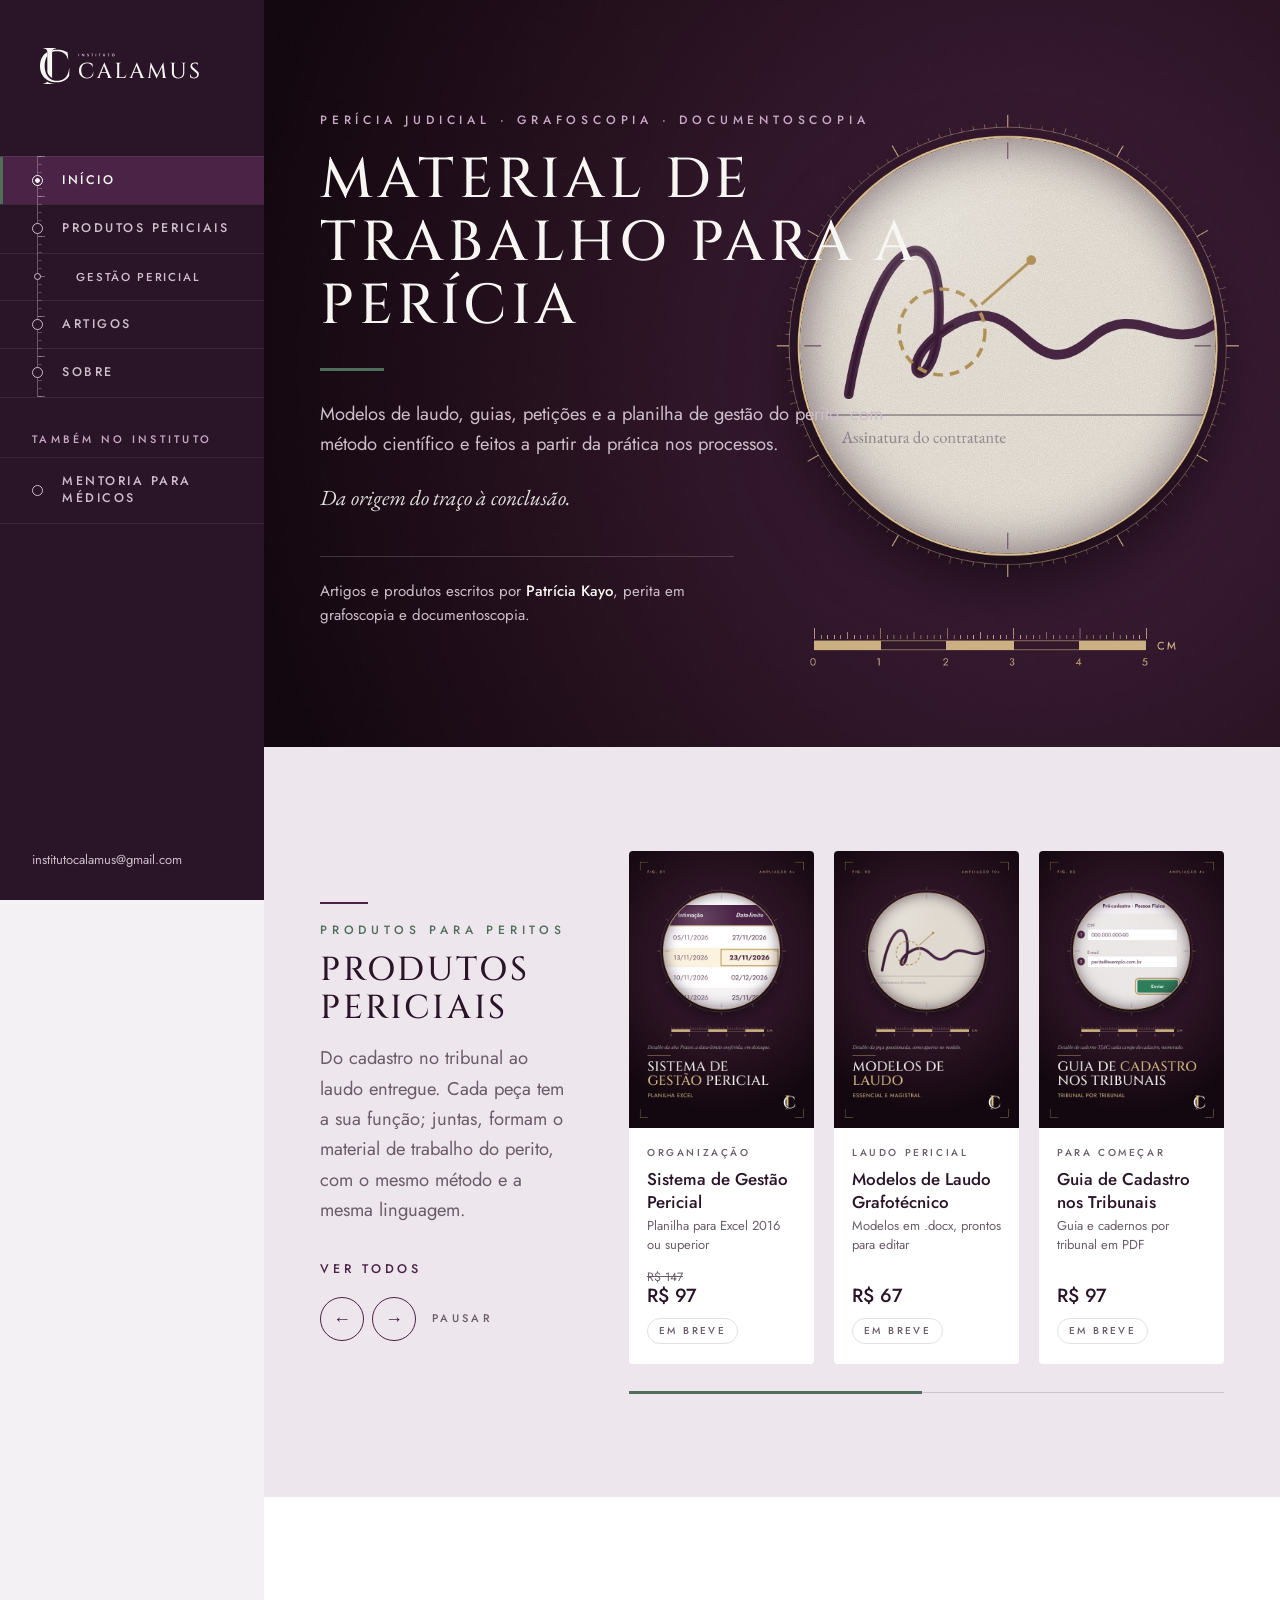
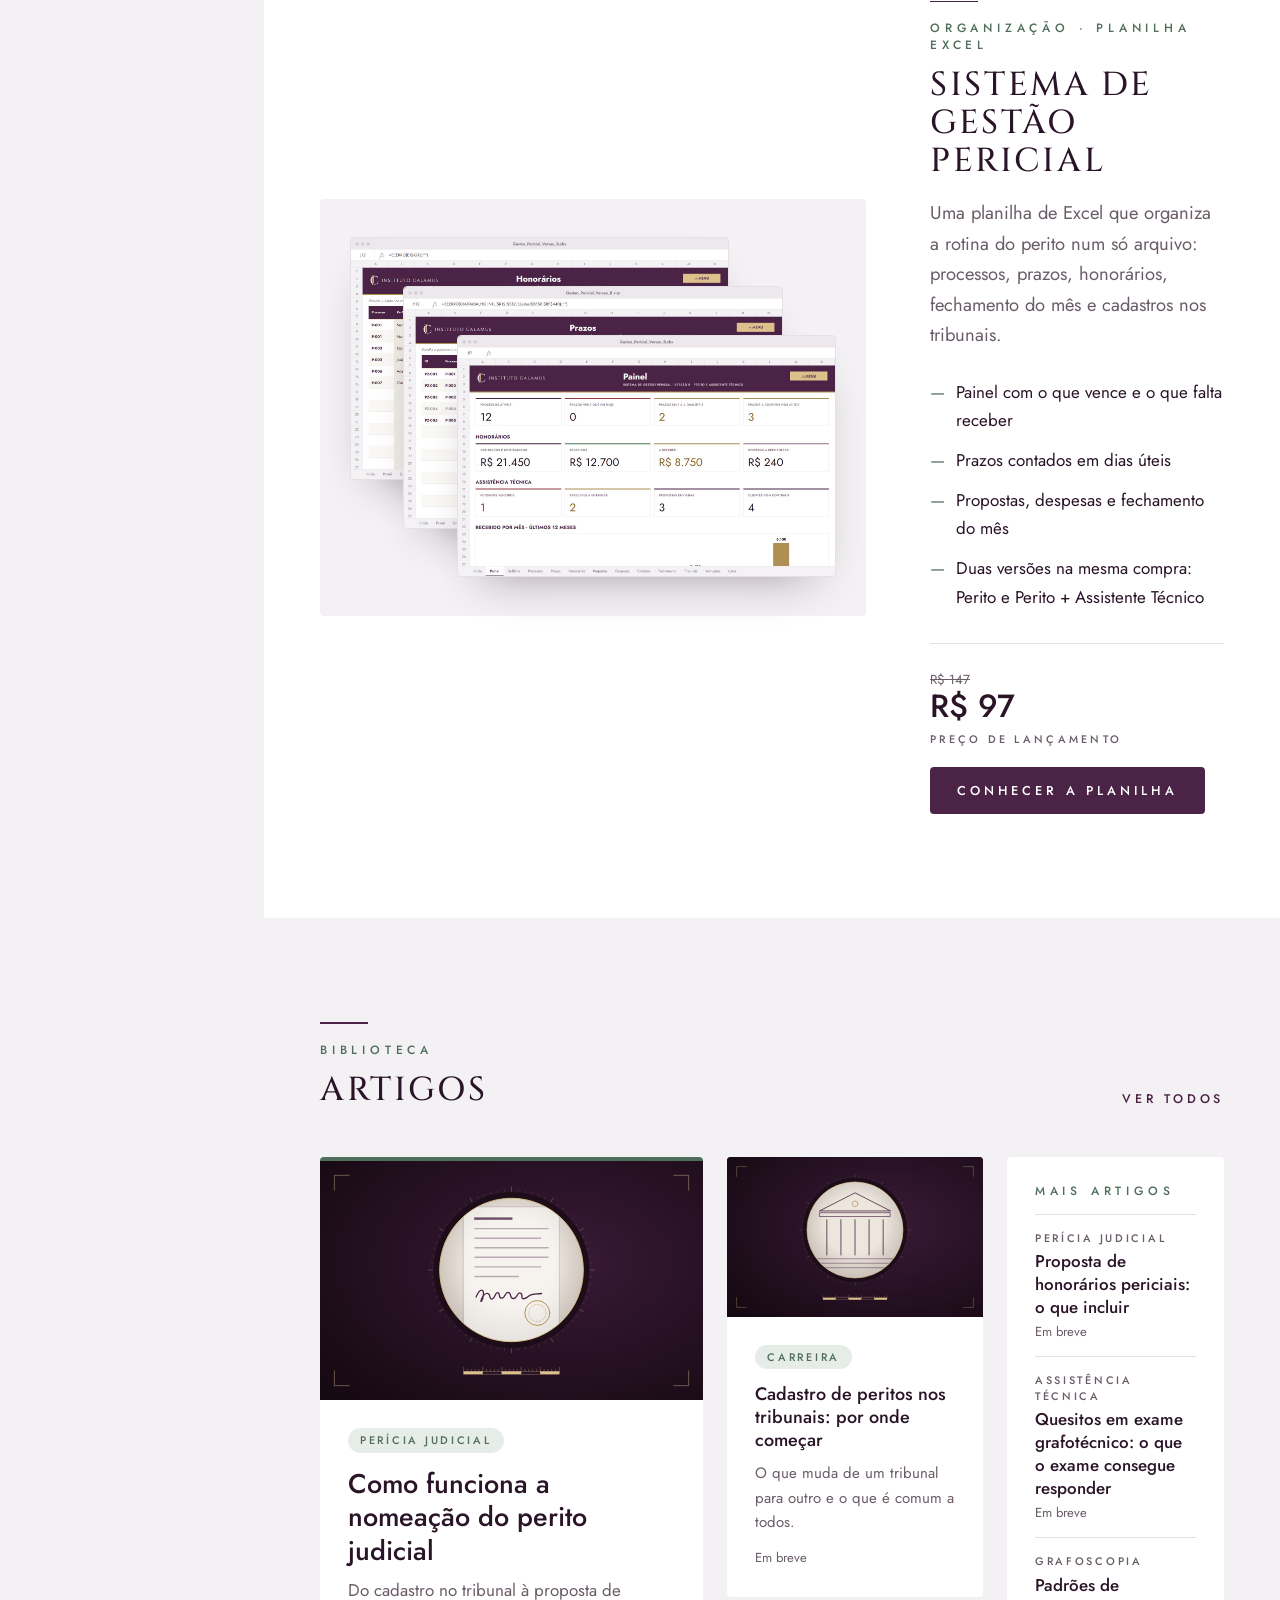
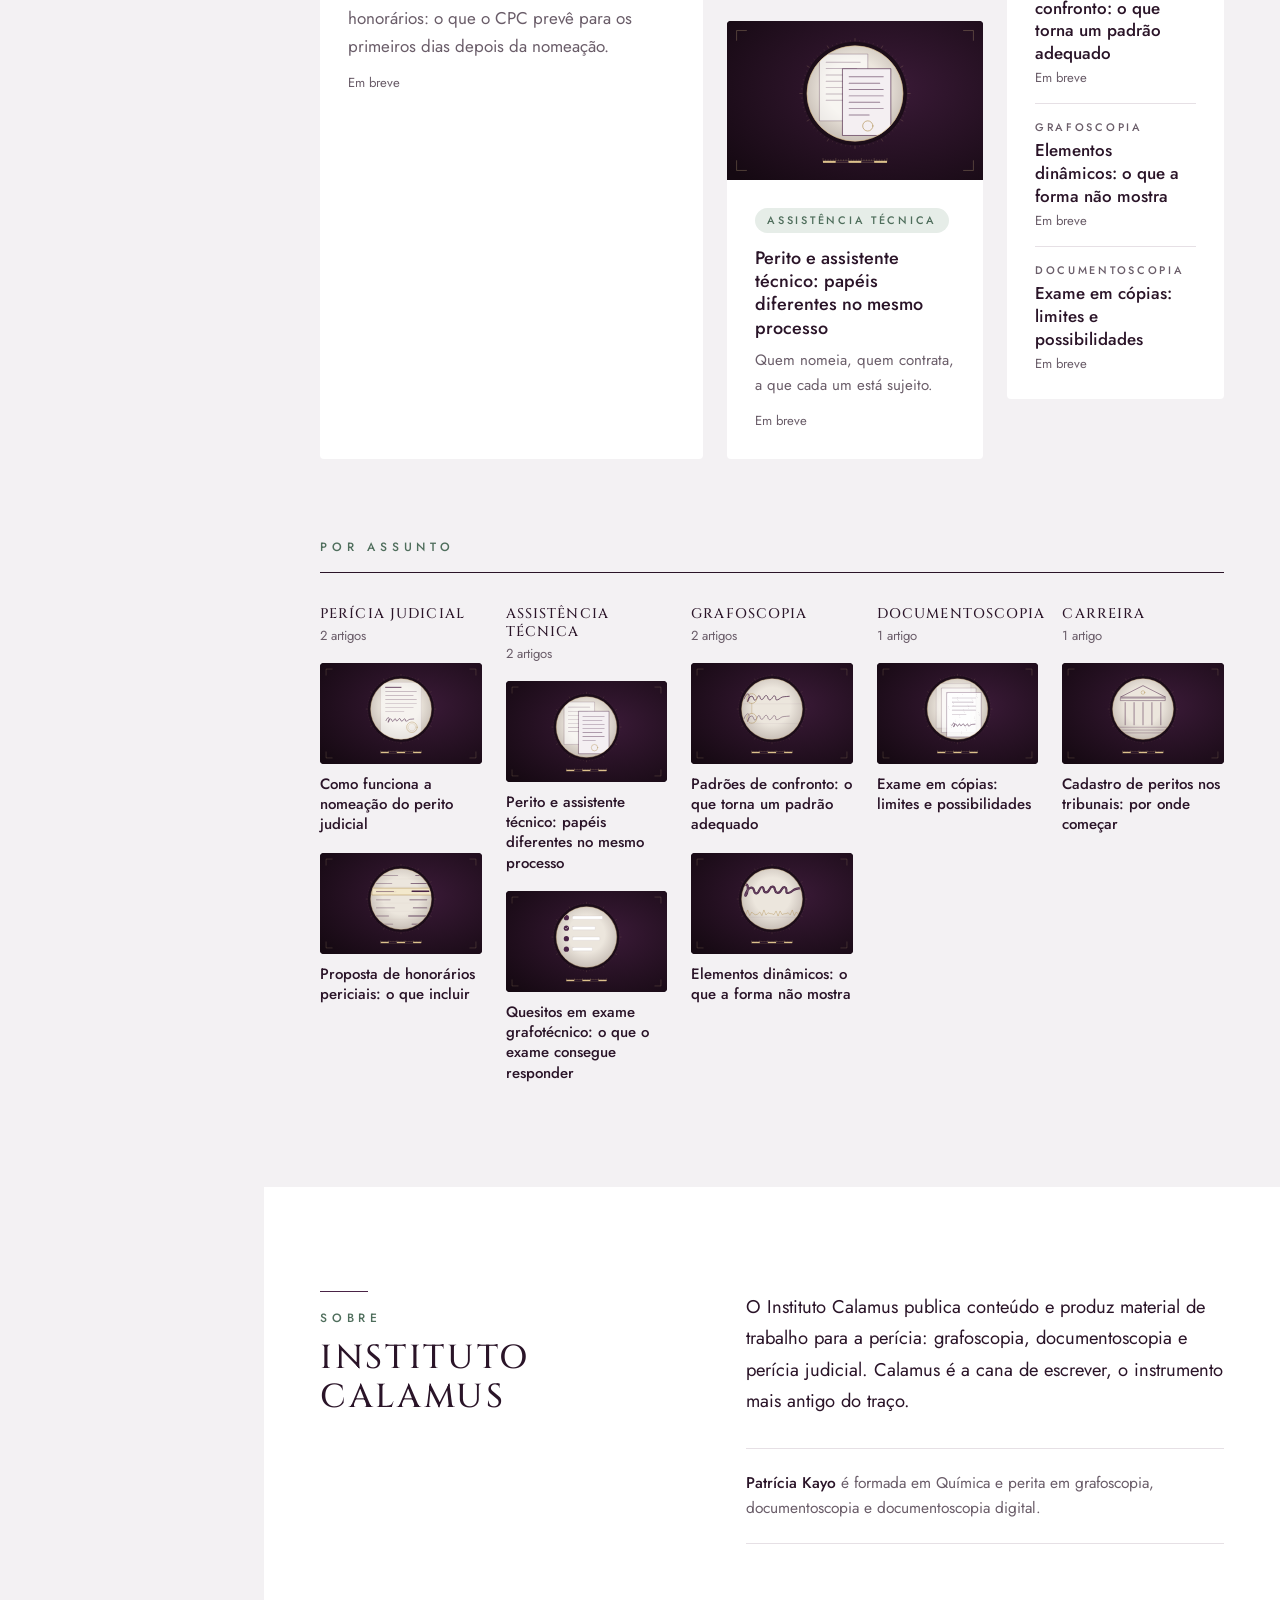
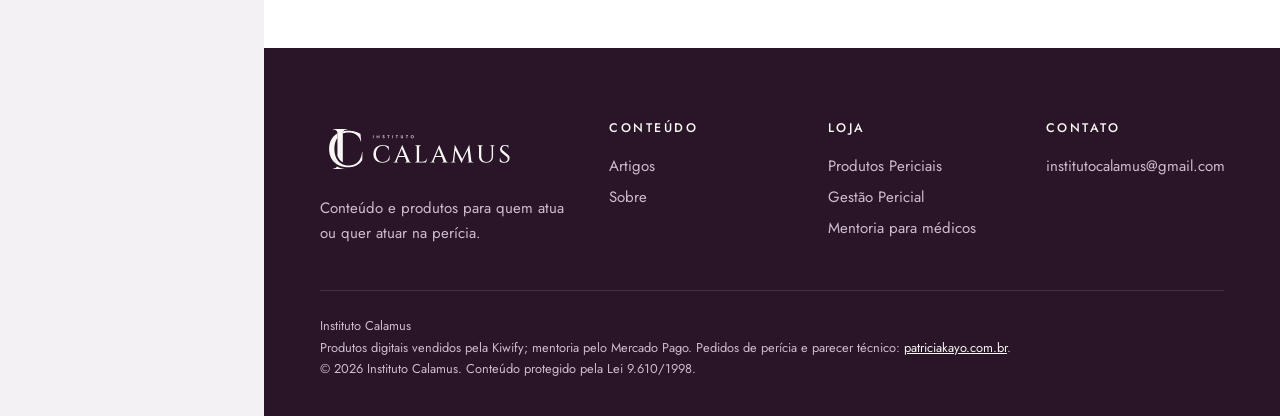
==== commit cbb5d574: "Versão D: novo visual do site, com menu lateral em ameixa, coleção Sob a lente, artigos em estilo jo" ====
--- a/index.html
+++ b/index.html
@@ -4,194 +4,171 @@
 <meta charset="utf-8">
 <meta name="viewport" content="width=device-width, initial-scale=1">
 <title>Instituto Calamus</title>
-<meta name="description" content="Instituto Calamus: conteúdo, produtos e mentoria para peritos e médicos em início de carreira.">
+<meta name="description" content="Instituto Calamus: material de trabalho e artigos para peritos em grafoscopia e documentoscopia, e mentoria para médicos recém-formados.">
 <link rel="canonical" href="https://institutocalamus.com.br/">
 <meta property="og:type" content="website">
 <meta property="og:locale" content="pt_BR">
 <meta property="og:site_name" content="Instituto Calamus">
 <meta property="og:title" content="Instituto Calamus">
-<meta property="og:description" content="Instituto Calamus: conteúdo, produtos e mentoria para peritos e médicos em início de carreira.">
+<meta property="og:description" content="Instituto Calamus: material de trabalho e artigos para peritos em grafoscopia e documentoscopia, e mentoria para médicos recém-formados.">
 <meta property="og:url" content="https://institutocalamus.com.br/">
 <link rel="icon" type="image/png" sizes="32x32" href="assets/img/favicon_32px.png">
 <link rel="icon" type="image/png" sizes="192x192" href="assets/img/favicon_192px.png">
 <link rel="apple-touch-icon" href="assets/img/favicon_192px.png">
 <link rel="preload" href="assets/fonts/Jost-Variable.woff2" as="font" type="font/woff2" crossorigin>
-<link rel="stylesheet" href="assets/css/calamus.css">
+<link rel="preload" href="assets/fonts/Cinzel-Variable.woff2" as="font" type="font/woff2" crossorigin>
+<link rel="stylesheet" href="assets/css/site.css">
+<script src="assets/js/site.js" defer></script>
 </head>
 <body>
-<aside class="ml" aria-label="Menu lateral">
-  <a class="ml-logo" href="index.html" aria-label="Instituto Calamus, página inicial"><img src="assets/img/logo-cor.svg" alt="Instituto Calamus"></a>
-  <nav aria-label="Principal"><a class="ml-it" aria-current="page" href="index.html"><svg viewBox="0 0 24 24" fill="none" stroke="currentColor" stroke-width="1.6" stroke-linecap="round" stroke-linejoin="round" aria-hidden="true"><path d="M3 11 12 4l9 7"/><path d="M5 10v10h14V10"/></svg><span>Início</span></a><a class="ml-it" href="artigos/index.html"><svg viewBox="0 0 24 24" fill="none" stroke="currentColor" stroke-width="1.6" stroke-linecap="round" stroke-linejoin="round" aria-hidden="true"><path d="M5 4h11l3 3v13H5z"/><path d="M8 10h8M8 14h8M8 18h5"/></svg><span>Artigos</span></a><a class="ml-it" href="produtos/index.html"><svg viewBox="0 0 24 24" fill="none" stroke="currentColor" stroke-width="1.6" stroke-linecap="round" stroke-linejoin="round" aria-hidden="true"><path d="M4 8h16l-1 12H5z"/><path d="M9 8V6a3 3 0 0 1 6 0v2"/></svg><span>Produtos Periciais</span></a><a class="ml-it" href="mentoria/index.html"><svg viewBox="0 0 24 24" fill="none" stroke="currentColor" stroke-width="1.6" stroke-linecap="round" stroke-linejoin="round" aria-hidden="true"><path d="M6 3v6a5 5 0 0 0 10 0V3"/><path d="M11 14v2a5 5 0 0 0 10 0v-1"/><circle cx="21" cy="13" r="2"/></svg><span>Mentoria para Médicos</span></a><a class="ml-it" href="sobre/index.html"><svg viewBox="0 0 24 24" fill="none" stroke="currentColor" stroke-width="1.6" stroke-linecap="round" stroke-linejoin="round" aria-hidden="true"><circle cx="12" cy="8" r="4"/><path d="M4 21a8 8 0 0 1 16 0"/></svg><span>Sobre</span></a></nav>
+<aside class="lat" aria-label="Menu">
+  <a class="lat-logo" href="index.html"><img src="assets/img/logo-porcelana.svg" alt="Instituto Calamus, página inicial"></a>
+  <nav class="lat-nav" aria-label="Principal">
+    <div class="lat-principal">
+      <a class="ativo" aria-current="page" href="index.html">Início</a>
+      <a href="produtos/index.html">Produtos Periciais</a>
+      <a class="sub" href="produtos/index.html#sistema-de-gestao-pericial">Gestão Pericial</a>
+      <a href="artigos/index.html">Artigos</a>
+      <a href="sobre/index.html">Sobre</a>
+    </div>
+    <p class="lat-rot">Também no instituto</p>
+    <a href="mentoria/index.html">Mentoria para médicos</a>
+  </nav>
+  <div class="lat-pe"><a href="mailto:institutocalamus@gmail.com">institutocalamus@gmail.com</a></div>
 </aside>
-<header class="topo">
-  <div class="wrap">
-    <a class="marca" href="index.html" aria-label="Instituto Calamus, página inicial"><img class="marca-logo" src="assets/img/logo-cor.svg" alt="Instituto Calamus"><img class="marca-mono" src="assets/img/monograma-capa-claro.svg" alt="Instituto Calamus"></a>
-    <nav class="menu" aria-label="Principal"><a href="artigos/index.html">Artigos</a><a href="produtos/index.html">Produtos Periciais</a><a href="mentoria/index.html">Mentoria para Médicos</a><a href="sobre/index.html">Sobre</a></nav>
-    <details class="menu-movel"><summary>Menu</summary><nav aria-label="Principal"><a href="artigos/index.html">Artigos</a><a href="produtos/index.html">Produtos Periciais</a><a href="mentoria/index.html">Mentoria para Médicos</a><a href="sobre/index.html">Sobre</a></nav></details>
-  </div>
+<header class="topo-movel">
+  <a href="index.html" aria-label="Instituto Calamus, página inicial"><img src="assets/img/monograma-principal-claro.svg" alt="Instituto Calamus"></a>
+  <details><summary>Menu</summary><nav aria-label="Principal"><a href="produtos/index.html">Produtos Periciais</a><a class="sub" href="produtos/index.html#sistema-de-gestao-pericial">Gestão Pericial</a><a href="artigos/index.html">Artigos</a><a href="sobre/index.html">Sobre</a><a href="mentoria/index.html">Mentoria para médicos</a></nav></details>
 </header>
+<div class="pagina">
 <main>
 
-<section class="hx-c">
-  <div class="wrap hx-grade">
-    <div class="hx-logo"><h1 class="sr-only">Instituto Calamus</h1><img src="assets/img/logo-hero-escuro.svg" alt="Instituto Calamus"></div>
-    <div class="hx-texto"><p class="hx-frase">Conhecimento, ferramentas e acompanhamento para quem leva a profissão a sério.</p></div>
-  </div>
-</section>
-<section class="carrossel" aria-roledescription="carrossel" aria-label="Destaques">
-  <div class="trilho">
-    <div class="slide s-produtos" role="group" aria-roledescription="slide" aria-label="1 de 2">
-      <div class="wrap slide-grade">
-        <div class="slide-texto">
-          <p class="s-rotulo">Para peritos judiciais</p>
-          <h2 class="s-titulo">Para começar na perícia</h2>
-          <p class="s-lead">Do cadastro no tribunal ao primeiro laudo: petições, guias e modelos prontos para usar, feitos por quem atua na perícia.</p>
-          <a class="btn" href="produtos/index.html">Ver produtos</a>
-        </div>
-        <div class="slide-visual leque"><img src="assets/img/capas/kit-de-peticoes-do-perito.png" alt="Capa: Kit de Petições do Perito"><img src="assets/img/capas/guia-de-cadastro-nos-tribunais.png" alt="Capa: Guia de Cadastro nos Tribunais"><img src="assets/img/capas/modelo-de-laudo-pericial.png" alt="Capa: Modelo de Laudo Pericial"></div>
-      </div>
-    </div>
-    <div class="slide s-mentoria" role="group" aria-roledescription="slide" aria-label="2 de 2">
-      <div class="wrap slide-grade">
-        <div class="slide-texto">
-          <p class="s-rotulo">Para médicos recém-formados</p>
-          <h2 class="s-titulo">Mentoria</h2>
-          <p class="s-lead">Orientação para o início da carreira e discussão dos seus casos clínicos no primeiro mês de trabalho, com um médico ao seu lado.</p>
-          <a class="btn claro" href="mentoria/index.html">Conhecer a mentoria</a>
-        </div>
-        <div class="slide-visual m-icone"><figure><img src="assets/img/mentoria/simbolo-salvia.svg" alt="Mentoria"><figcaption>Dr. Emanuel Behrens · MÉDICO · CRM-SC 28.919</figcaption></figure></div>
-      </div>
+<section class="abertura"><div class="wrap"><div class="abertura-txt">
+  <p class="rotulo">Perícia judicial · Grafoscopia · Documentoscopia</p>
+  <h1 class="h1">Material de trabalho para a perícia</h1>
+  <span class="barra"></span>
+  <p class="lead">Modelos de laudo, guias, petições e a planilha de gestão do perito, com método científico e feitos a partir da prática nos processos.</p>
+  <p class="italico">Da origem do traço à conclusão.</p>
+  <p class="assina">Artigos e produtos escritos por <strong>Patrícia Kayo</strong>, perita em grafoscopia e documentoscopia.</p>
+</div></div></section>
+
+<section class="secao produtos" aria-labelledby="t-produtos"><div class="wrap prod-grade">
+  <div class="cab-secao">
+    <div><span class="filete"></span><p class="rotulo">Produtos para peritos</p><h2 class="h2" id="t-produtos">Produtos Periciais</h2>
+      <p class="lead">Do cadastro no tribunal ao laudo entregue. Cada peça tem a sua função; juntas, formam o material de trabalho do perito, com o mesmo método e a mesma linguagem.</p></div>
+    <div class="prod-controles">
+      <a class="mais" href="produtos/index.html">Ver todos</a>
+      <div class="setas"><button class="seta" type="button" data-dir="-1" aria-label="Produtos anteriores">←</button><button class="seta" type="button" data-dir="1" aria-label="Próximos produtos">→</button><button class="mais pausa" type="button" aria-pressed="false">Pausar</button></div>
     </div>
   </div>
-  <button class="seta ant" type="button" aria-label="Anterior">‹</button>
-  <button class="seta prox" type="button" aria-label="Próximo">›</button>
-  <div class="pontos" role="tablist" aria-label="Escolher destaque">
-    <button type="button" aria-label="Produtos"></button><button type="button" aria-label="Mentoria"></button>
+  <div class="prod-vitrine">
+    <div class="colecao" tabindex="0" role="region" aria-label="Produtos Periciais"><article class="prod-cartao">
+      <a class="prod-arte" href="produtos/index.html#sistema-de-gestao-pericial" tabindex="-1" aria-hidden="true"><img src="assets/img/colecao/fig01-gestao.jpg" alt="" loading="lazy" width="960" height="1440"></a>
+      <div class="prod-corpo">
+        <p class="etiqueta">Organização</p>
+        <h3><a href="produtos/index.html#sistema-de-gestao-pericial">Sistema de Gestão Pericial</a></h3>
+        <p class="formato">Planilha para Excel 2016 ou superior</p>
+        <div class="prod-pe"><p class="preco"><s>R$ 147</s>R$ 97</p><span class="status">Em breve</span></div>
+      </div>
+    </article><article class="prod-cartao">
+      <a class="prod-arte" href="produtos/index.html#modelos-de-laudo-grafotecnico" tabindex="-1" aria-hidden="true"><img src="assets/img/colecao/fig02-laudo.jpg" alt="" loading="lazy" width="960" height="1440"></a>
+      <div class="prod-corpo">
+        <p class="etiqueta">Laudo pericial</p>
+        <h3><a href="produtos/index.html#modelos-de-laudo-grafotecnico">Modelos de Laudo Grafotécnico</a></h3>
+        <p class="formato">Modelos em .docx, prontos para editar</p>
+        <div class="prod-pe"><p class="preco">R$ 67</p><span class="status">Em breve</span></div>
+      </div>
+    </article><article class="prod-cartao">
+      <a class="prod-arte" href="produtos/index.html#guia-de-cadastro-nos-tribunais" tabindex="-1" aria-hidden="true"><img src="assets/img/colecao/fig03-guia.jpg" alt="" loading="lazy" width="960" height="1440"></a>
+      <div class="prod-corpo">
+        <p class="etiqueta">Para começar</p>
+        <h3><a href="produtos/index.html#guia-de-cadastro-nos-tribunais">Guia de Cadastro nos Tribunais</a></h3>
+        <p class="formato">Guia e cadernos por tribunal em PDF</p>
+        <div class="prod-pe"><p class="preco">R$ 97</p><span class="status">Em breve</span></div>
+      </div>
+    </article><article class="prod-cartao">
+      <a class="prod-arte" href="produtos/index.html#kit-de-peticoes-do-perito" tabindex="-1" aria-hidden="true"><img src="assets/img/colecao/fig04-peticoes.jpg" alt="" loading="lazy" width="960" height="1440"></a>
+      <div class="prod-corpo">
+        <p class="etiqueta">Para começar</p>
+        <h3><a href="produtos/index.html#kit-de-peticoes-do-perito">Kit de Petições do Perito</a></h3>
+        <p class="formato">Modelos .docx + guia em PDF</p>
+        <div class="prod-pe"><span class="status">Em breve</span></div>
+      </div>
+    </article><article class="prod-cartao">
+      <a class="prod-arte" href="produtos/index.html#catalogo-de-quadros-comparativos" tabindex="-1" aria-hidden="true"><img src="assets/img/colecao/fig05-quadros.jpg" alt="" loading="lazy" width="960" height="1440"></a>
+      <div class="prod-corpo">
+        <p class="etiqueta">Estudo</p>
+        <h3><a href="produtos/index.html#catalogo-de-quadros-comparativos">Catálogo de Quadros Comparativos</a></h3>
+        <p class="formato">Catálogo PDF + biblioteca em PowerPoint</p>
+        <div class="prod-pe"><span class="status">Em breve</span></div>
+      </div>
+    </article><article class="prod-cartao">
+      <a class="prod-arte" href="produtos/index.html#kit-perito-total" tabindex="-1" aria-hidden="true"><img src="assets/img/colecao/fig06-kit-total.jpg" alt="" loading="lazy" width="960" height="1440"></a>
+      <div class="prod-corpo">
+        <p class="etiqueta">Coleção completa</p>
+        <h3><a href="produtos/index.html#kit-perito-total">Kit Perito Total</a></h3>
+        <p class="formato">Todos os produtos, com atualização por dois anos</p>
+        <div class="prod-pe"><span class="status">Em breve</span></div>
+      </div>
+    </article></div>
+    <div class="trilha-barra" aria-hidden="true"><span></span></div>
   </div>
-</section>
-<script>
-(function(){
-  var c=document.querySelector('.carrossel'); if(!c) return;
-  var t=c.querySelector('.trilho'), n=t.children.length, i=0, timer=null;
-  var pts=c.querySelectorAll('.pontos button');
-  var calmo=window.matchMedia&&window.matchMedia('(prefers-reduced-motion: reduce)').matches;
-  function ir(k){ i=(k+n)%n; t.style.transform='translateX('+(-100*i)+'%)'; c.classList.toggle('escuro', t.children[i].classList.contains('s-mentoria')||t.children[i].classList.contains('s-cursos')||t.children[i].classList.contains('s-editora'));
-    pts.forEach(function(p,j){ p.setAttribute('aria-current', j===i?'true':'false'); });
-    [].forEach.call(t.children,function(s,j){ s.setAttribute('aria-hidden', j===i?'false':'true'); s.querySelectorAll('a,button,input').forEach(function(e){ e.tabIndex = j===i?0:-1; }); }); }
-  function play(){ if(calmo) return; parar(); timer=setInterval(function(){ ir(i+1); },6500); }
-  function parar(){ if(timer) clearInterval(timer); timer=null; }
-  c.querySelector('.ant').onclick=function(){ ir(i-1); play(); };
-  c.querySelector('.prox').onclick=function(){ ir(i+1); play(); };
-  pts.forEach(function(p,j){ p.onclick=function(){ ir(j); play(); }; });
-  c.addEventListener('mouseenter',parar); c.addEventListener('mouseleave',play);
-  c.addEventListener('focusin',parar); c.addEventListener('focusout',play);
-  var x0=null; t.addEventListener('touchstart',function(e){ x0=e.touches[0].clientX; parar(); },{passive:true});
-  t.addEventListener('touchend',function(e){ if(x0===null) return; var dx=e.changedTouches[0].clientX-x0; if(Math.abs(dx)>40) ir(i+(dx<0?1:-1)); x0=null; play(); });
-  ir(0); play();
-  /* textos e botões na mesma altura em todos os slides */
-  function iguala(){ ['.s-rotulo','.s-titulo','.s-lead'].forEach(function(sel){
-      var els=c.querySelectorAll('.slide '+sel); var m=0;
-      els.forEach(function(e){ e.style.minHeight=''; });
-      els.forEach(function(e){ m=Math.max(m, e.getBoundingClientRect().height); });
-      els.forEach(function(e){ e.style.minHeight=m+'px'; }); }); }
-  iguala(); window.addEventListener('resize', iguala); window.addEventListener('load', iguala);
-  if(document.fonts&&document.fonts.ready) document.fonts.ready.then(iguala);
-})();
-</script>
-<section class="secao">
-  <div class="wrap">
-    <div class="cab-secao"><div><p class="rotulo">Biblioteca</p><h2>Artigos</h2></div><a class="mais" href="artigos/index.html">Ver todos →</a></div>
-    <div class="grade"><article class="cartao cartao-art" data-pilar="Perícia Judicial">
-  <div class="art-foto vazia"></div>
-  <div class="texto">
-  <span class="etiqueta jade">Perícia Judicial</span>
-  <h3>Como funciona a nomeação do perito judicial</h3>
-  <p class="sub">Do cadastro no tribunal à proposta de honorários: o que o CPC prevê para os primeiros dias depois da nomeação.</p>
-  <div class="rodape-cartao"><span class="meta">Em breve</span></div>
+</div></section>
+
+<section class="secao branca" aria-labelledby="t-gestao"><div class="wrap gestao-grade">
+  <div class="vitrine"><div class="cascata" role="img" aria-label="Três abas da planilha Sistema de Gestão Pericial em cascata: Honorários, Prazos e Painel">
+    <img class="c1" src="assets/img/gestao-pericial/aba-honorarios.jpg" alt="" loading="lazy" width="1500" height="960">
+    <img class="c2" src="assets/img/gestao-pericial/aba-prazos.jpg" alt="" loading="lazy" width="1500" height="960">
+    <img class="c3" src="assets/img/gestao-pericial/aba-painel.jpg" alt="" loading="lazy" width="1500" height="960">
+  </div></div>
+  <div class="gestao-txt">
+    <span class="filete"></span><p class="rotulo">Organização · Planilha Excel</p>
+    <h2 class="h2" id="t-gestao">Sistema de Gestão Pericial</h2>
+    <p class="lead">Uma planilha de Excel que organiza a rotina do perito num só arquivo: processos, prazos, honorários, fechamento do mês e cadastros nos tribunais.</p>
+    <ul class="marcas"><li>Painel com o que vence e o que falta receber</li><li>Prazos contados em dias úteis</li><li>Propostas, despesas e fechamento do mês</li><li>Duas versões na mesma compra: Perito e Perito + Assistente Técnico</li></ul>
+    <div class="compra"><p class="preco"><s>R$ 147</s>R$ 97<small>Preço de lançamento</small></p><a class="btn" href="produtos/index.html#sistema-de-gestao-pericial">Conhecer a planilha</a></div>
   </div>
-</article><article class="cartao cartao-art" data-pilar="Carreira">
-  <div class="art-foto vazia"></div>
-  <div class="texto">
-  <span class="etiqueta jade">Carreira</span>
-  <h3>Cadastro de peritos nos tribunais: por onde começar</h3>
-  <p class="sub">O que muda de um tribunal para outro e o que é comum a todos.</p>
-  <div class="rodape-cartao"><span class="meta">Em breve</span></div>
+</div></section>
+
+<section class="secao" aria-labelledby="t-artigos"><div class="wrap">
+  <div class="cab-secao"><div><span class="filete"></span><p class="rotulo">Biblioteca</p><h2 class="h2" id="t-artigos">Artigos</h2></div><a class="mais" href="artigos/index.html">Ver todos</a></div>
+  <div class="jornal-topo">
+    <article class="art-destaque">
+      <div class="art-img" aria-hidden="true"><img src="assets/img/artigos/nomeacao-do-perito-judicial.svg" alt="" loading="lazy"></div>
+      <div class="art-txt"><span class="pilula">Perícia Judicial</span><h3>Como funciona a nomeação do perito judicial</h3><p class="resumo">Do cadastro no tribunal à proposta de honorários: o que o CPC prevê para os primeiros dias depois da nomeação.</p><p class="meta">Em breve</p></div>
+    </article>
+    <div class="coluna-seg"><article class="art-seg">
+      <div class="art-img" aria-hidden="true"><img src="assets/img/artigos/cadastro-de-peritos.svg" alt="" loading="lazy"></div>
+      <div class="art-txt"><span class="pilula">Carreira</span><h3>Cadastro de peritos nos tribunais: por onde começar</h3><p class="resumo">O que muda de um tribunal para outro e o que é comum a todos.</p><p class="meta">Em breve</p></div>
+    </article><article class="art-seg">
+      <div class="art-img" aria-hidden="true"><img src="assets/img/artigos/perito-e-assistente-tecnico.svg" alt="" loading="lazy"></div>
+      <div class="art-txt"><span class="pilula">Assistência Técnica</span><h3>Perito e assistente técnico: papéis diferentes no mesmo processo</h3><p class="resumo">Quem nomeia, quem contrata, a que cada um está sujeito.</p><p class="meta">Em breve</p></div>
+    </article></div>
+    <aside class="lista-art" aria-label="Mais artigos"><p class="lista-tit">Mais artigos</p><ol><li><p class="ed">Perícia Judicial</p>Proposta de honorários periciais: o que incluir<span class="meta">Em breve</span></li><li><p class="ed">Assistência Técnica</p>Quesitos em exame grafotécnico: o que o exame consegue responder<span class="meta">Em breve</span></li><li><p class="ed">Grafoscopia</p>Padrões de confronto: o que torna um padrão adequado<span class="meta">Em breve</span></li><li><p class="ed">Grafoscopia</p>Elementos dinâmicos: o que a forma não mostra<span class="meta">Em breve</span></li><li><p class="ed">Documentoscopia</p>Exame em cópias: limites e possibilidades<span class="meta">Em breve</span></li></ol></aside>
   </div>
-</article><article class="cartao cartao-art" data-pilar="Assistência Técnica">
-  <div class="art-foto vazia"></div>
-  <div class="texto">
-  <span class="etiqueta jade">Assistência Técnica</span>
-  <h3>Perito e assistente técnico: papéis diferentes no mesmo processo</h3>
-  <p class="sub">Quem nomeia, quem contrata, a que cada um está sujeito.</p>
-  <div class="rodape-cartao"><span class="meta">Em breve</span></div>
+  <div class="por-assunto"><h3 class="por-tit">Por assunto</h3><div class="editorias"><section class="editoria"><h4><a href="artigos/index.html#pericia-judicial">Perícia Judicial</a></h4><p class="qtd">2 artigos</p><ul><li><div class="mini" aria-hidden="true"><img src="assets/img/artigos/nomeacao-do-perito-judicial.svg" alt="" loading="lazy"></div><span class="t">Como funciona a nomeação do perito judicial</span></li><li><div class="mini" aria-hidden="true"><img src="assets/img/artigos/proposta-de-honorarios.svg" alt="" loading="lazy"></div><span class="t">Proposta de honorários periciais: o que incluir</span></li></ul></section><section class="editoria"><h4><a href="artigos/index.html#assistencia-tecnica">Assistência Técnica</a></h4><p class="qtd">2 artigos</p><ul><li><div class="mini" aria-hidden="true"><img src="assets/img/artigos/perito-e-assistente-tecnico.svg" alt="" loading="lazy"></div><span class="t">Perito e assistente técnico: papéis diferentes no mesmo processo</span></li><li><div class="mini" aria-hidden="true"><img src="assets/img/artigos/quesitos-exame-grafotecnico.svg" alt="" loading="lazy"></div><span class="t">Quesitos em exame grafotécnico: o que o exame consegue responder</span></li></ul></section><section class="editoria"><h4><a href="artigos/index.html#grafoscopia">Grafoscopia</a></h4><p class="qtd">2 artigos</p><ul><li><div class="mini" aria-hidden="true"><img src="assets/img/artigos/padroes-de-confronto.svg" alt="" loading="lazy"></div><span class="t">Padrões de confronto: o que torna um padrão adequado</span></li><li><div class="mini" aria-hidden="true"><img src="assets/img/artigos/elementos-dinamicos.svg" alt="" loading="lazy"></div><span class="t">Elementos dinâmicos: o que a forma não mostra</span></li></ul></section><section class="editoria"><h4><a href="artigos/index.html#documentoscopia">Documentoscopia</a></h4><p class="qtd">1 artigo</p><ul><li><div class="mini" aria-hidden="true"><img src="assets/img/artigos/exame-em-copias.svg" alt="" loading="lazy"></div><span class="t">Exame em cópias: limites e possibilidades</span></li></ul></section><section class="editoria"><h4><a href="artigos/index.html#carreira">Carreira</a></h4><p class="qtd">1 artigo</p><ul><li><div class="mini" aria-hidden="true"><img src="assets/img/artigos/cadastro-de-peritos.svg" alt="" loading="lazy"></div><span class="t">Cadastro de peritos nos tribunais: por onde começar</span></li></ul></section></div></div>
+</div></section>
+
+<section class="secao branca sobre" aria-labelledby="t-sobre"><div class="wrap sobre-grade">
+  <div><span class="filete"></span><p class="rotulo">Sobre</p><h2 class="h2" id="t-sobre">Instituto Calamus</h2></div>
+  <div class="sobre-txt">
+    <p>O Instituto Calamus publica conteúdo e produz material de trabalho para a perícia: grafoscopia, documentoscopia e perícia judicial. Calamus é a cana de escrever, o instrumento mais antigo do traço.</p>
+    <div class="autoria"><p><strong>Patrícia Kayo</strong> é formada em Química e perita em grafoscopia, documentoscopia e documentoscopia digital.</p></div>
   </div>
-</article><article class="cartao cartao-art" data-pilar="Perícia Judicial">
-  <div class="art-foto vazia"></div>
-  <div class="texto">
-  <span class="etiqueta jade">Perícia Judicial</span>
-  <h3>Proposta de honorários periciais: o que incluir</h3>
-  <p class="sub">Como estimar horas, justificar o valor e apresentar a proposta no prazo.</p>
-  <div class="rodape-cartao"><span class="meta">Em breve</span></div>
-  </div>
-</article><article class="cartao cartao-art" data-pilar="Assistência Técnica">
-  <div class="art-foto vazia"></div>
-  <div class="texto">
-  <span class="etiqueta jade">Assistência Técnica</span>
-  <h3>Quesitos em exame grafotécnico: o que o exame consegue responder</h3>
-  <p class="sub">Quesitos bem formulados economizam esclarecimentos depois.</p>
-  <div class="rodape-cartao"><span class="meta">Em breve</span></div>
-  </div>
-</article><article class="cartao cartao-art" data-pilar="Grafoscopia">
-  <div class="art-foto vazia"></div>
-  <div class="texto">
-  <span class="etiqueta jade">Grafoscopia</span>
-  <h3>Padrões de confronto: o que torna um padrão adequado</h3>
-  <p class="sub">Contemporaneidade, quantidade, natureza e autenticidade dos padrões.</p>
-  <div class="rodape-cartao"><span class="meta">Em breve</span></div>
-  </div>
-</article></div>
-  </div>
-</section>
+</div></section>
 
 </main>
-<footer class="rodape">
-  <div class="wrap">
-    <div class="rodape-grade">
-      <div>
-        <img src="assets/img/logo-porcelana.svg" alt="Instituto Calamus">
-        <p>Conteúdo e produtos para quem atua ou quer atuar na perícia.</p>
-      </div>
-      <div><h4>Conteúdo</h4><ul>
-        <li><a href="artigos/index.html">Artigos</a></li>
-        
-        <li><a href="mentoria/index.html">Mentoria</a></li>
-        </ul></div>
-      <div><h4>Loja</h4><ul>
-        <li><a href="produtos/index.html">Produtos</a></li>
-        <li><a href="produtos/index.html#para-comecar">Para começar</a></li>
-        <li><a href="produtos/index.html#organizacao">Organização</a></li></ul></div>
-      <div><h4>Contato</h4><ul>
-        <li><a href="mailto:institutocalamus@gmail.com">institutocalamus@gmail.com</a></li>
-        <li><a href="sobre/index.html">Sobre o instituto</a></li></ul></div>
-    </div>
-    <div class="legal">
-      Instituto Calamus<br>
-      Produtos digitais vendidos pela Kiwify; mentoria pelo Mercado Pago. Pedidos de perícia e parecer técnico: <a href="https://patriciakayo.com.br">patriciakayo.com.br</a>.<br>
-      © 2026 Instituto Calamus. Conteúdo protegido pela Lei 9.610/1998.
-    </div>
+<footer class="rodape"><div class="wrap">
+  <div class="rod-grade">
+    <div><img src="assets/img/logo-porcelana.svg" alt="Instituto Calamus"><p class="frase">Conteúdo e produtos para quem atua ou quer atuar na perícia.</p></div>
+    <div><p class="rod-tit">Conteúdo</p><a href="artigos/index.html">Artigos</a><a href="sobre/index.html">Sobre</a></div>
+    <div><p class="rod-tit">Loja</p><a href="produtos/index.html">Produtos Periciais</a><a href="produtos/index.html#sistema-de-gestao-pericial">Gestão Pericial</a><a href="mentoria/index.html">Mentoria para médicos</a></div>
+    <div><p class="rod-tit">Contato</p><a href="mailto:institutocalamus@gmail.com">institutocalamus@gmail.com</a></div>
   </div>
-</footer>
-<script>
-/* deixa "Para médicos recém-formados" exatamente da largura de MENTORIA */
-(function(){
-  function ajusta(){ document.querySelectorAll(".m-cabeca").forEach(function(c){
-    var t=c.querySelector(".m-titulo"), s=c.querySelector(".ajusta"); if(!t||!s) return;
-    s.style.fontSize="20px"; var w=s.getBoundingClientRect().width, W=t.getBoundingClientRect().width;
-    var ft=parseFloat(getComputedStyle(t).fontSize), ls=parseFloat(getComputedStyle(s).letterSpacing)/20||0.12;
-    /* compara só a largura das letras (sem o espaçamento depois da última) */
-    if(w>0) s.style.fontSize=(20*(W-0.14*ft)/(w-ls*20))+"px"; }); }
-  if(document.fonts&&document.fonts.ready) document.fonts.ready.then(ajusta); window.addEventListener("load",ajusta); window.addEventListener("resize",ajusta); ajusta();
-})();
-</script>
+  <p class="legal">Instituto Calamus<br>
+    Produtos digitais vendidos pela Kiwify; mentoria pelo Mercado Pago. Pedidos de perícia e parecer técnico: <a href="https://patriciakayo.com.br">patriciakayo.com.br</a>.<br>
+    © 2026 Instituto Calamus. Conteúdo protegido pela Lei 9.610/1998.</p>
+</div></footer>
+</div>
 </body>
 </html>
--- a/assets/css/site.css
+++ b/assets/css/site.css
@@ -0,0 +1,361 @@
+/* Instituto Calamus · site (versão D, 03/11/2026)
+   Design System v1, ambiente Interface. A página de vendas da Gestão Pericial continua com calamus.css + gestao.css. */
+@font-face { font-family: "Cinzel"; src: url("../fonts/Cinzel-Variable.woff2") format("woff2"); font-weight: 400 900; font-display: swap; }
+@font-face { font-family: "Jost"; src: url("../fonts/Jost-Variable.woff2") format("woff2"); font-weight: 100 900; font-display: swap; }
+@font-face { font-family: "EB Garamond"; src: url("../fonts/EBGaramond-Italic-Variable.woff2") format("woff2"); font-style: italic; font-weight: 400 800; font-display: swap; }
+:root {
+  --perola: #F3F1F3; --branco: #FFFFFF; --acao: #4A2346; --acao-hover: #2A1428; --tinta: #2A1428;
+  --sub: #6A5D69; --sub-escuro: #CDBDCB; --linha: #E6E0E5; --porcelana: #F7F6F3;
+  --salvia: #4F6E5C; --salvia-clara: #E6EDE8; --malva-clara: #EEE6ED; --malva-faixa: #C9A9C6;
+  --mentoria: #2F4537; --mentoria-hover: #22342A; --mentoria-clara: #E3EBE5;
+  --raio: 4px; --raio-pilula: 999px; --largura: 1160px; --lat: 264px;
+}
+*, *::before, *::after { box-sizing: border-box; }
+html { scroll-behavior: smooth; }
+body { margin: 0; background: var(--perola); color: var(--tinta); font: 400 17px/1.65 "Jost", Arial, sans-serif; -webkit-font-smoothing: antialiased; }
+img { display: block; max-width: 100%; height: auto; }
+a { color: inherit; }
+h1, h2, h3, h4, p, ul, ol, figure { margin: 0; }
+ul, ol { padding: 0; list-style: none; }
+:focus-visible { outline: 2px solid var(--acao); outline-offset: 3px; }
+.sr-only { position: absolute; width: 1px; height: 1px; overflow: hidden; clip: rect(0 0 0 0); white-space: nowrap; }
+.pend { background: #FFF4C2; color: var(--tinta); padding: 0 4px; border-radius: 2px; }
+.wrap { max-width: calc(var(--largura) + 2 * 56px); margin: 0 auto; padding: 0 56px; }
+.pagina { margin-left: var(--lat); }
+
+/* tipografia (escala do DS) */
+.h1 { font: 500 clamp(36px, 4.4vw, 58px)/1.12 "Cinzel", Georgia, serif; letter-spacing: .08em; text-transform: uppercase; }
+.h2 { font: 500 clamp(26px, 2.6vw, 34px)/1.15 "Cinzel", Georgia, serif; letter-spacing: .08em; text-transform: uppercase; }
+.rotulo { font: 500 12px/1.4 "Jost", sans-serif; letter-spacing: .4em; text-transform: uppercase; color: var(--salvia); }
+.filete { display: block; width: 48px; height: 1.5px; background: var(--acao); margin-bottom: 18px; }
+.barra { display: block; width: 64px; height: 3px; background: var(--salvia); margin: 30px 0 28px; }
+.lead { font-size: 18.4px; line-height: 1.65; color: var(--sub); }
+.italico { font: italic 400 21.6px/1.4 "EB Garamond", Georgia, serif; }
+.etiqueta { font: 500 10.9px/1.4 "Jost", sans-serif; letter-spacing: .3em; text-transform: uppercase; color: var(--sub); }
+.meta { font-size: 13.1px; color: var(--sub); }
+.sub { color: var(--sub); }
+
+/* botões */
+.btn { display: inline-block; padding: 15px 26px; border: 1px solid transparent; border-radius: var(--raio); background: var(--acao); color: var(--branco); font: 500 12.8px/1.2 "Jost", sans-serif; letter-spacing: .3em; text-transform: uppercase; text-decoration: none; transition: background .2s; }
+.btn:hover { background: var(--acao-hover); }
+.status { display: inline-block; padding: 7px 14px; border: 1px solid var(--linha); border-radius: var(--raio-pilula); font: 500 10.9px/1.2 "Jost", sans-serif; letter-spacing: .3em; text-transform: uppercase; color: var(--sub); }
+.pilula { display: inline-block; padding: 5px 12px; border-radius: var(--raio-pilula); background: var(--salvia-clara); color: var(--salvia); font: 500 10.9px/1.3 "Jost", sans-serif; letter-spacing: .25em; text-transform: uppercase; }
+.mais { font: 500 12.5px/1.4 "Jost", sans-serif; letter-spacing: .3em; text-transform: uppercase; text-decoration: none; color: var(--acao); white-space: nowrap; background: none; border: 0; padding: 0; cursor: pointer; }
+.mais:hover { text-decoration: underline; text-underline-offset: 5px; }
+
+/* menu lateral fixo: faixas, com a régua e os anéis da lente */
+.lat { --lp: 32px; position: fixed; z-index: 20; inset: 0 auto 0 0; width: var(--lat); display: flex; flex-direction: column; padding: 40px var(--lp) 30px; background: var(--tinta); color: var(--porcelana); overflow-y: auto; }
+.lat-logo img { width: 176px; }
+.lat a { text-decoration: none; }
+.lat-nav { margin: 64px calc(-1 * var(--lp)) 0; display: grid; }
+.lat-principal { position: relative; display: grid; border-bottom: 1px solid rgba(247,246,243,.08); }
+.lat-principal::before { content: ""; position: absolute; z-index: 1; pointer-events: none; left: calc(var(--lp) + 5px); top: 0; bottom: 0; width: 8px; border-left: 1px solid rgba(247,246,243,.3);
+  background: repeating-linear-gradient(to bottom, rgba(247,246,243,.32) 0 1px, transparent 1px 40px) 0 0 / 7px 100% no-repeat,
+              repeating-linear-gradient(to bottom, rgba(247,246,243,.22) 0 1px, transparent 1px 8px) 0 0 / 4px 100% no-repeat; }
+.lat-nav a { --anel: var(--tinta); position: relative; display: block; padding: 15px var(--lp) 15px calc(var(--lp) + 30px); border-top: 1px solid rgba(247,246,243,.08); font: 500 12.5px/1.4 "Jost", sans-serif; letter-spacing: .2em; text-transform: uppercase; color: var(--sub-escuro); transition: color .2s, background .2s; }
+.lat-nav a::before { content: ""; position: absolute; z-index: 2; left: var(--lp); top: 50%; width: 11px; height: 11px; margin-top: -5.5px; border: 1.2px solid var(--sub-escuro); border-radius: 50%; background: var(--anel); transition: border-color .2s; }
+.lat-nav a:hover { --anel: #321D30; color: var(--porcelana); background: rgba(247,246,243,.04); }
+.lat-nav a:hover::before { border-color: var(--porcelana); }
+.lat-nav a.ativo { --anel: var(--acao); color: var(--porcelana); background: var(--acao); box-shadow: inset 3px 0 0 var(--salvia); }
+.lat-nav a.ativo::before { border-color: var(--porcelana); background: radial-gradient(circle, var(--porcelana) 0 2px, var(--anel) 2.6px); }
+.lat-nav a.sub { padding-left: calc(var(--lp) + 44px); font-size: 11.5px; letter-spacing: .16em; }
+.lat-nav a.sub::before { width: 7px; height: 7px; left: calc(var(--lp) + 2px); margin-top: -3.5px; }
+.lat-nav a.sub.ativo::before { background: var(--porcelana); }
+.lat-principal ~ a { border-bottom: 1px solid rgba(247,246,243,.08); }
+.lat-rot { margin: 34px var(--lp) 10px; font: 500 10.9px/1.4 "Jost", sans-serif; letter-spacing: .3em; text-transform: uppercase; color: var(--malva-faixa); }
+.lat-pe { margin-top: auto; padding-top: 24px; font-size: 13px; color: var(--sub-escuro); display: grid; gap: 4px; }
+.lat-pe a:hover { color: var(--porcelana); }
+.topo-movel { display: none; }
+
+/* abertura da home (sob a lente) */
+.abertura { position: relative; min-height: min(78vh, 720px); display: flex; align-items: center; color: var(--porcelana); background: #170A15 url("../img/lente-fundo.jpg") 72% center / cover no-repeat; }
+.abertura .wrap { width: 100%; }
+.abertura-txt { max-width: 600px; padding: 112px 0 120px; }
+.abertura .rotulo, .topo-pagina .rotulo { color: var(--malva-faixa); }
+.abertura .h1 { margin: 20px 0 0; }
+.abertura .lead, .topo-pagina .lead { color: var(--sub-escuro); max-width: 52ch; }
+.abertura .italico, .topo-pagina .italico { color: var(--porcelana); opacity: .9; margin-top: 22px; }
+.assina { margin-top: 44px; padding-top: 22px; max-width: 46ch; border-top: 1px solid rgba(247,246,243,.18); font-size: 15px; line-height: 1.6; color: var(--sub-escuro); }
+.assina strong { color: var(--porcelana); font-weight: 500; }
+
+/* topo das páginas internas */
+.topo-pagina { position: relative; color: var(--porcelana); background: #170A15 url("../img/lente-fundo.jpg") 85% 42% / cover no-repeat; }
+.topo-pagina::before { content: ""; position: absolute; inset: 0; background: linear-gradient(90deg, rgba(23,10,21,.95) 0%, rgba(23,10,21,.82) 48%, rgba(23,10,21,.3) 100%); }
+.topo-pagina .wrap { position: relative; padding-top: 96px; padding-bottom: 88px; }
+.topo-pagina .h1 { margin-top: 18px; max-width: 20ch; }
+.topo-pagina .barra { margin-bottom: 24px; }
+
+/* seções */
+.secao { padding: 104px 0; }
+.secao.branca { background: var(--branco); }
+.cab-secao { display: flex; justify-content: space-between; align-items: flex-end; gap: 32px; margin-bottom: 48px; }
+.cab-secao .h2 { margin-top: 12px; }
+.cab-secao .lead { margin-top: 16px; max-width: 60ch; }
+.marcas { margin: 28px 0 32px; display: grid; gap: 12px; }
+.marcas li { position: relative; padding-left: 26px; }
+.marcas li::before { content: "—"; position: absolute; left: 0; color: var(--salvia); }
+.compra { display: flex; flex-wrap: wrap; align-items: center; justify-content: space-between; gap: 20px; padding-top: 28px; border-top: 1px solid var(--linha); }
+.preco { font: 500 24px/1.2 "Jost", sans-serif; }
+.preco s { display: block; font-size: 13.1px; font-weight: 400; color: var(--sub); }
+.compra .preco { font-size: 32px; }
+.compra .preco small { display: block; font: 500 10.9px/1.4 "Jost", sans-serif; letter-spacing: .3em; text-transform: uppercase; color: var(--sub); margin-top: 6px; }
+
+/* produtos: a coleção em slide automático */
+.produtos { --n: 3; background: var(--malva-clara); }
+.prod-grade { display: grid; grid-template-columns: minmax(0, .85fr) minmax(0, 2fr); gap: 56px; align-items: center; }
+.prod-grade .cab-secao { flex-direction: column; align-items: flex-start; margin-bottom: 0; gap: 36px; }
+.colecao { display: flex; gap: 20px; overflow-x: auto; scroll-snap-type: x mandatory; scroll-behavior: smooth; scrollbar-width: none; overscroll-behavior-x: contain; }
+.colecao::-webkit-scrollbar { display: none; }
+.prod-cartao { flex: 0 0 calc((100% - (var(--n) - 1) * 20px) / var(--n)); scroll-snap-align: start; display: flex; flex-direction: column; background: var(--branco); border-radius: var(--raio); overflow: hidden; }
+.prod-arte { display: block; overflow: hidden; background: #1A0C18; }
+.prod-arte img { width: 100%; aspect-ratio: 2 / 3; object-fit: cover; transition: transform .5s cubic-bezier(.65,0,.35,1); }
+.prod-arte:hover img { transform: scale(1.025); }
+.prod-corpo { display: flex; flex-direction: column; flex: 1; padding: 18px 18px 20px; }
+.prod-corpo .etiqueta { font-size: 10px; letter-spacing: .26em; }
+.prod-corpo h3 { font-size: 17px; font-weight: 500; line-height: 1.3; margin: 8px 0 4px; }
+.prod-corpo h3 a { text-decoration: none; }
+.prod-corpo h3 a:hover { color: var(--acao); }
+.formato { font-size: 13px; line-height: 1.45; color: var(--sub); }
+.prod-pe { display: flex; flex-wrap: wrap; align-items: center; justify-content: space-between; gap: 10px; margin-top: auto; padding-top: 16px; }
+.prod-pe .preco { font-size: 19px; }
+.prod-pe .preco s { font-size: 12px; }
+.prod-pe .btn { padding: 10px 14px; font-size: 11px; letter-spacing: .24em; }
+.prod-pe .status { padding: 6px 11px; font-size: 10px; letter-spacing: .24em; }
+.prod-controles { display: flex; flex-wrap: wrap; align-items: center; gap: 18px 28px; }
+.setas { display: flex; align-items: center; gap: 8px; }
+.seta { width: 44px; height: 44px; border: 1px solid var(--acao); border-radius: 50%; background: none; color: var(--acao); font: 400 18px/1 "Jost", sans-serif; cursor: pointer; transition: background .2s, color .2s; }
+.seta:hover { background: var(--acao); color: var(--branco); }
+.pausa { margin-left: 8px; font-size: 11px; color: var(--sub); }
+.trilha-barra { position: relative; height: 1px; margin-top: 28px; background: rgba(74,35,70,.18); }
+.trilha-barra span { position: absolute; top: -1px; left: 0; height: 3px; background: var(--salvia); transition: left .3s, width .3s; }
+
+/* página de produtos: índice da coleção e um bloco por produto */
+.indice-colecao { display: grid; grid-template-columns: repeat(6, minmax(0, 1fr)); gap: 18px; margin-top: 24px; }
+.indice-colecao a { display: grid; gap: 12px; align-content: start; text-decoration: none; }
+.indice-colecao img { width: 100%; aspect-ratio: 2 / 3; object-fit: cover; border-radius: 2px; transition: transform .4s cubic-bezier(.65,0,.35,1); }
+.indice-colecao a:hover img { transform: translateY(-4px); }
+.indice-colecao span { font-size: 14px; font-weight: 500; line-height: 1.35; }
+.indice-colecao small { display: block; margin-bottom: 3px; font: 500 10px/1.4 "Jost", sans-serif; letter-spacing: .26em; text-transform: uppercase; color: var(--sub); }
+.secao.det { scroll-margin-top: 0; }
+.prod-det { display: grid; grid-template-columns: 300px minmax(0, 1fr); gap: 72px; align-items: start; }
+.det-arte img { width: 100%; aspect-ratio: 2 / 3; object-fit: cover; border-radius: 2px; box-shadow: 0 30px 60px -32px rgba(42,20,40,.6); }
+.det-txt { max-width: 680px; }
+.det-txt .h2 { margin: 12px 0 18px; }
+.det-txt .marcas { margin: 26px 0 24px; }
+.det-txt > .formato { font-size: 14px; margin: 0 0 28px; }
+.det-acoes { display: flex; flex-wrap: wrap; align-items: center; gap: 14px 26px; }
+
+/* destaque da planilha */
+.gestao-grade { display: grid; grid-template-columns: 1.3fr .7fr; gap: 64px; align-items: center; }
+.vitrine { background: var(--perola); border-radius: var(--raio); padding: 7% 5.5%; }
+.cascata { position: relative; aspect-ratio: 1000 / 700; }
+.cascata img { position: absolute; width: 78%; aspect-ratio: 1500 / 960; border: 1px solid var(--linha); border-radius: var(--raio); background: var(--branco); box-shadow: 0 22px 44px -26px rgba(42,20,40,.45); }
+.cascata .c1 { left: 0; top: 0; }
+.cascata .c2 { left: 11%; top: 14.3%; }
+.cascata .c3 { left: 22%; top: 28.6%; }
+.gestao-txt .h2 { margin: 12px 0 18px; }
+
+/* artigos: jornal */
+.jornal-topo { display: grid; grid-template-columns: 1.5fr 1fr .85fr; gap: 24px; }
+.art-destaque, .art-seg { background: var(--branco); border-radius: var(--raio); overflow: hidden; display: flex; flex-direction: column; }
+.art-destaque { border-top: 4px solid var(--salvia); }
+.art-img { display: block; overflow: hidden; background: #170A15; aspect-ratio: 16 / 10; }
+.art-img img { width: 100%; height: 100%; object-fit: cover; transition: transform .5s cubic-bezier(.65,0,.35,1); }
+a.art-img:hover img { transform: scale(1.03); }
+.art-txt { padding: 24px 28px 28px; }
+.art-txt h3 { font-weight: 500; line-height: 1.3; margin: 14px 0 8px; }
+.art-txt h3 a { text-decoration: none; }
+.art-txt h3 a:hover { color: var(--acao); }
+.art-txt .meta { margin-top: 12px; }
+.art-destaque h3 { font-size: 27px; line-height: 1.25; }
+.art-destaque .resumo { font-size: 17px; color: var(--sub); }
+.art-seg h3 { font-size: 18px; }
+.art-seg .resumo { font-size: 15px; color: var(--sub); }
+.coluna-seg { display: grid; gap: 24px; align-content: start; }
+.lista-art { background: var(--branco); border-radius: var(--raio); padding: 26px 28px; align-self: start; }
+.lista-tit { font: 500 12px/1.4 "Jost", sans-serif; letter-spacing: .4em; text-transform: uppercase; color: var(--salvia); padding-bottom: 14px; border-bottom: 1px solid var(--linha); }
+.lista-art li { padding: 16px 0; border-bottom: 1px solid var(--linha); font-weight: 500; line-height: 1.35; }
+.lista-art li:last-child { border-bottom: 0; padding-bottom: 0; }
+.lista-art .ed { font: 500 10.9px/1.4 "Jost", sans-serif; letter-spacing: .25em; text-transform: uppercase; color: var(--sub); margin-bottom: 4px; }
+.lista-art a { text-decoration: none; }
+.lista-art a:hover { color: var(--acao); }
+.lista-art .meta { display: block; margin-top: 4px; font-weight: 400; }
+.por-assunto { margin-top: 80px; }
+.por-tit { font: 500 12px/1.4 "Jost", sans-serif; letter-spacing: .4em; text-transform: uppercase; color: var(--salvia); padding-bottom: 16px; border-bottom: 1px solid var(--tinta); margin-bottom: 32px; }
+.editorias { display: grid; grid-template-columns: repeat(5, minmax(0, 1fr)); gap: 24px; }
+.editoria h4 { font: 500 14px/1.3 "Cinzel", Georgia, serif; letter-spacing: .08em; text-transform: uppercase; }
+.editoria h4 a { text-decoration: none; }
+.editoria h4 a:hover { color: var(--acao); }
+.editoria .qtd { font-size: 13.1px; color: var(--sub); margin: 2px 0 16px; }
+.editoria ul { display: grid; gap: 18px; }
+.editoria li { display: grid; gap: 10px; }
+.mini { display: block; border-radius: var(--raio); overflow: hidden; aspect-ratio: 16 / 10; background: #170A15; }
+.mini img { width: 100%; height: 100%; object-fit: cover; }
+.editoria .t { font-size: 15px; font-weight: 500; line-height: 1.35; }
+.editoria .t a { text-decoration: none; }
+.editoria .t a:hover { color: var(--acao); }
+
+/* página de artigos: por assunto */
+.saltos { display: flex; flex-wrap: wrap; gap: 10px; }
+.saltos a { padding: 8px 16px; border: 1px solid var(--linha); border-radius: var(--raio-pilula); background: var(--branco); font: 500 11px/1.3 "Jost", sans-serif; letter-spacing: .24em; text-transform: uppercase; text-decoration: none; color: var(--sub); transition: border-color .2s, color .2s; }
+.saltos a:hover { border-color: var(--acao); color: var(--acao); }
+.assunto { margin-top: 64px; scroll-margin-top: 24px; }
+.assunto-cab { display: flex; align-items: baseline; justify-content: space-between; gap: 20px; padding-bottom: 14px; margin-bottom: 28px; border-bottom: 1px solid var(--linha); }
+.assunto-cab h3 { font: 500 20px/1.3 "Cinzel", Georgia, serif; letter-spacing: .08em; text-transform: uppercase; }
+.assunto-cab .qtd { font-size: 13.1px; color: var(--sub); }
+.grade-art { display: grid; grid-template-columns: repeat(3, minmax(0, 1fr)); gap: 24px; }
+
+/* artigo */
+.artigo-topo { background: var(--branco); padding: 80px 0 8px; }
+.wrap.artigo { max-width: calc(760px + 2 * 56px); }
+.artigo .rotulo a { text-decoration: none; }
+.artigo .rotulo a:hover { text-decoration: underline; text-underline-offset: 4px; }
+.artigo h1 { font: 500 clamp(28px, 3.2vw, 42px)/1.2 "Cinzel", Georgia, serif; letter-spacing: .06em; text-transform: uppercase; margin: 16px 0 18px; }
+.artigo-topo .italico { color: var(--sub); }
+.artigo-topo .meta { margin-top: 18px; }
+.artigo-topo .meta a { color: var(--acao); }
+.artigo-img { margin-top: 40px; border-radius: var(--raio); overflow: hidden; background: #170A15; }
+.artigo-img img { width: 100%; aspect-ratio: 16 / 9; object-fit: cover; }
+.texto-artigo { background: var(--branco); padding-top: 32px; padding-bottom: 104px; font-size: 17px; line-height: 1.75; }
+.corpo-artigo { background: var(--branco); }
+.texto-artigo > * + * { margin-top: 1.1em; }
+.texto-artigo h2 { font: 500 22px/1.3 "Cinzel", Georgia, serif; letter-spacing: .06em; text-transform: uppercase; margin-top: 2.2em; }
+.texto-artigo h3 { font: 500 19.2px/1.35 "Jost", sans-serif; }
+.texto-artigo ul { display: grid; gap: .5em; }
+.texto-artigo li { position: relative; padding-left: 26px; }
+.texto-artigo li::before { content: "—"; position: absolute; left: 0; color: var(--salvia); }
+.texto-artigo a { color: var(--acao); text-underline-offset: 3px; }
+.texto-artigo .caixa { padding: 24px 28px; background: var(--perola); border-left: 3px solid var(--salvia); border-radius: 0 var(--raio) var(--raio) 0; }
+.texto-artigo .caixa > * + * { margin-top: .8em; }
+.texto-artigo .ref { font-size: 14px; line-height: 1.6; color: var(--sub); }
+.cta-produto { margin-top: 56px !important; display: grid; grid-template-columns: 120px minmax(0, 1fr); gap: 28px; align-items: center; padding: 28px; background: var(--malva-clara); border-radius: var(--raio); }
+.cta-produto img { width: 120px; aspect-ratio: 2 / 3; object-fit: cover; border-radius: 2px; }
+.cta-produto h2 { font: 500 19.2px/1.3 "Jost", sans-serif; letter-spacing: 0; text-transform: none; margin: 6px 0 6px; }
+.cta-produto p { font-size: 15px; line-height: 1.6; color: var(--sub); }
+.cta-produto .btn { margin-top: 16px; color: var(--branco); }
+.autor { margin-top: 48px !important; padding: 22px 0; border-top: 1px solid var(--linha); border-bottom: 1px solid var(--linha); font-size: 15.5px; color: var(--sub); }
+.autor strong { color: var(--tinta); font-weight: 500; }
+
+/* sobre */
+.sobre-grade { display: grid; grid-template-columns: .85fr 1.15fr; gap: 72px; }
+.sobre .h2 { margin-top: 12px; }
+.sobre-txt p { font-size: 18.4px; line-height: 1.7; }
+.sobre-txt p + p { margin-top: 18px; }
+.sobre-txt p.sub { font-size: 15.5px; }
+.sobre-txt a { color: var(--acao); }
+.autoria { margin-top: 32px; padding: 22px 0; border-top: 1px solid var(--linha); border-bottom: 1px solid var(--linha); }
+.autoria p { font-size: 15.5px; color: var(--sub); line-height: 1.6; }
+.autoria strong, .sobre-txt strong { color: var(--tinta); font-weight: 500; }
+.pessoa { display: grid; grid-template-columns: 200px minmax(0, 1fr); gap: 36px; align-items: start; }
+.pessoa-foto { width: 200px; aspect-ratio: 4 / 5; object-fit: cover; border-radius: var(--raio); }
+.cred { font: 500 10.9px/1.4 "Jost", sans-serif !important; letter-spacing: .3em; text-transform: uppercase; color: var(--sub); margin-bottom: 12px; }
+.pessoa .mais { display: inline-block; margin-top: 22px; }
+
+/* mentoria (frente própria, sálvia escura) */
+.tema-mentoria .filete { background: var(--mentoria); }
+.mentoria { display: grid; grid-template-columns: 1fr 1fr; min-height: min(100vh, 860px); }
+.m-esq { background: var(--mentoria); color: var(--porcelana); padding: 80px 56px; display: flex; flex-direction: column; justify-content: center; }
+.m-esq .rotulo { color: #C6D6CB; }
+.m-titulo { font: 500 clamp(44px, 5vw, 76px)/1 "Cinzel", Georgia, serif; letter-spacing: .08em; text-transform: uppercase; margin: 16px 0 18px; }
+.m-esq .quem { font-size: 16px; color: #D9E3DC; }
+.m-esq .quem strong { color: var(--porcelana); font-weight: 500; }
+.m-dir { background: var(--branco); padding: 64px 56px; display: flex; flex-direction: column; justify-content: center; }
+.m-apres { display: grid; grid-template-columns: 128px minmax(0, 1fr); gap: 28px; align-items: center; margin-bottom: 30px; }
+.m-apres img { width: 128px; aspect-ratio: 4 / 5; object-fit: cover; border-radius: var(--raio); }
+.m-crm { font: 500 10.9px/1.4 "Jost", sans-serif; letter-spacing: .3em; text-transform: uppercase; color: var(--sub); }
+.m-dir .texto { font-size: 15.5px; margin-top: 10px; }
+.planos { display: grid; border-top: 1px solid var(--linha); scroll-margin-top: 24px; }
+.plano { display: grid; grid-template-columns: minmax(0, 1fr) auto auto; align-items: baseline; gap: 14px; padding: 14px 4px; border-bottom: 1px solid var(--linha); text-decoration: none; transition: background .2s; }
+.plano:hover { background: var(--mentoria-clara); }
+.plano .q { font-size: 15px; }
+.plano .v { font: 500 19px/1.3 "Jost", sans-serif; color: var(--mentoria); }
+.plano .p { font-size: 12.8px; color: var(--sub); min-width: 44px; }
+.m-nota { font-size: 12.8px; line-height: 1.6; color: var(--sub); margin-top: 14px; }
+.passos { display: grid; grid-template-columns: repeat(4, minmax(0, 1fr)); gap: 24px; }
+.passos li { padding: 26px 24px 28px; background: var(--branco); border-top: 3px solid var(--mentoria); border-radius: 0 0 var(--raio) var(--raio); }
+.passos .n { display: block; font: 400 32px/1 "Cinzel", Georgia, serif; color: var(--mentoria); }
+.passos h3, .encontros h3 { font: 500 17.5px/1.35 "Jost", sans-serif; margin: 14px 0 8px; }
+.passos p, .encontros p { font-size: 15px; line-height: 1.6; color: var(--sub); }
+.passos + .m-nota { margin-top: 24px; }
+.encontros { display: grid; grid-template-columns: repeat(3, minmax(0, 1fr)); gap: 24px; }
+.encontros li { padding: 26px 26px 28px; background: var(--perola); border-radius: var(--raio); }
+.encontros h3 { margin-top: 0; }
+.encontros .em { font: 500 10.9px/1.4 "Jost", sans-serif; letter-spacing: .22em; text-transform: uppercase; color: var(--mentoria); margin-bottom: 10px; }
+.faq { max-width: 820px; border-top: 1px solid var(--linha); }
+.faq details { border-bottom: 1px solid var(--linha); }
+.faq summary { position: relative; padding: 20px 44px 20px 0; list-style: none; cursor: pointer; font-size: 17px; font-weight: 500; }
+.faq summary::-webkit-details-marker { display: none; }
+.faq summary::after { content: "+"; position: absolute; right: 6px; top: 50%; transform: translateY(-50%); font-size: 22px; font-weight: 400; color: var(--mentoria); }
+.faq details[open] summary::after { content: "−"; }
+.faq p { padding: 0 44px 22px 0; font-size: 16px; color: var(--sub); }
+.aviso { max-width: 820px; margin-top: 56px; padding-top: 24px; border-top: 1px solid var(--linha); font-size: 13.5px; line-height: 1.6; color: var(--sub); }
+
+/* rodapé */
+.rodape { background: var(--tinta); color: var(--porcelana); padding: 72px 0 36px; }
+.rod-grade { display: grid; grid-template-columns: 1.4fr repeat(3, minmax(0, 1fr)); gap: 40px; padding-bottom: 44px; border-bottom: 1px solid rgba(247,246,243,.12); }
+.rod-grade img { width: 200px; }
+.rod-grade .frase { color: var(--sub-escuro); font-size: 15px; margin-top: 18px; max-width: 30ch; }
+.rod-tit { margin: 0 0 14px; font: 500 12.5px/1.4 "Jost", sans-serif; letter-spacing: .2em; text-transform: uppercase; }
+.rod-grade a, .rod-grade .linha { display: block; font-size: 15px; color: var(--sub-escuro); text-decoration: none; padding: 3px 0; }
+.rod-grade a:hover { color: var(--porcelana); }
+.legal { font-size: 12.8px; line-height: 1.7; color: var(--sub-escuro); padding-top: 24px; }
+.legal a { color: var(--porcelana); }
+.rodape .pend { background: rgba(255,244,194,.85); }
+
+@media (prefers-reduced-motion: reduce) { * { transition: none !important; scroll-behavior: auto !important; } }
+@media (max-width: 1240px) {
+  .wrap { padding: 0 40px; }
+  .jornal-topo { grid-template-columns: 1.4fr 1fr; }
+  .lista-art { grid-column: 1 / -1; }
+  .editorias { grid-template-columns: repeat(3, minmax(0, 1fr)); }
+  .mentoria { grid-template-columns: 1fr; min-height: 0; }
+  .passos { grid-template-columns: repeat(2, minmax(0, 1fr)); }
+  .prod-det { grid-template-columns: 240px minmax(0, 1fr); gap: 48px; }
+}
+@media (max-width: 1024px) {
+  :root { --lat: 228px; }
+  .lat { --lp: 24px; padding: 32px var(--lp) 26px; }
+  .lat-logo img { width: 156px; }
+  .prod-grade, .gestao-grade, .sobre-grade { grid-template-columns: minmax(0, 1fr); gap: 40px; }
+  .jornal-topo { grid-template-columns: 1fr; }
+  .coluna-seg, .grade-art { grid-template-columns: repeat(2, minmax(0, 1fr)); }
+  .indice-colecao { grid-template-columns: repeat(3, minmax(0, 1fr)); }
+  .encontros { grid-template-columns: 1fr; }
+}
+@media (max-width: 860px) {
+  .pagina { margin-left: 0; }
+  .lat { display: none; }
+  .topo-movel { display: flex; position: sticky; top: 0; z-index: 20; height: 64px; align-items: center; justify-content: space-between; padding: 0 20px; background: var(--branco); border-bottom: 1px solid var(--linha); }
+  .topo-movel img { width: 40px; }
+  .topo-movel summary { list-style: none; cursor: pointer; font: 500 12.5px/1 "Jost", sans-serif; letter-spacing: .2em; text-transform: uppercase; color: var(--acao); padding: 10px 0; }
+  .topo-movel summary::-webkit-details-marker { display: none; }
+  .topo-movel nav { position: absolute; left: 0; right: 0; top: 64px; display: grid; padding: 4px 20px 16px; background: var(--branco); border-bottom: 1px solid var(--linha); }
+  .topo-movel nav a { padding: 14px 0; border-bottom: 1px solid var(--linha); text-decoration: none; font: 500 12.5px/1.4 "Jost", sans-serif; letter-spacing: .2em; text-transform: uppercase; }
+  .topo-movel nav a.sub { padding-left: 18px; font-size: 11.5px; }
+  .topo-movel nav a[aria-current] { color: var(--acao); }
+  .abertura { background-position: 78% center; }
+  .abertura::before { content: ""; position: absolute; inset: 0; background: linear-gradient(90deg, rgba(23,10,21,.92), rgba(23,10,21,.55)); }
+  .abertura .wrap { position: relative; }
+  .topo-pagina::before { background: linear-gradient(90deg, rgba(23,10,21,.94), rgba(23,10,21,.7)); }
+}
+@media (max-width: 640px) {
+  .wrap { padding: 0 20px; }
+  .secao { padding: 56px 0; }
+  .abertura-txt { padding: 72px 0 80px; }
+  .topo-pagina .wrap { padding-top: 64px; padding-bottom: 56px; }
+  .produtos { --n: 1.6; }
+  .coluna-seg, .grade-art, .passos { grid-template-columns: 1fr; }
+  .editorias, .indice-colecao { grid-template-columns: repeat(2, minmax(0, 1fr)); }
+  .cab-secao { flex-direction: column; align-items: flex-start; }
+  .art-destaque h3 { font-size: 23px; }
+  .prod-det { grid-template-columns: 1fr; gap: 32px; }
+  .det-arte { max-width: 240px; }
+  .pessoa { grid-template-columns: 1fr; }
+  .m-esq, .m-dir { padding: 48px 20px; }
+  .m-apres { grid-template-columns: 1fr; }
+  .cta-produto { grid-template-columns: 1fr; }
+  .artigo-topo { padding-top: 48px; }
+  .texto-artigo { padding-bottom: 64px; }
+  .rod-grade { grid-template-columns: 1fr 1fr; }
+  .vitrine { padding: 8% 5%; }
+}
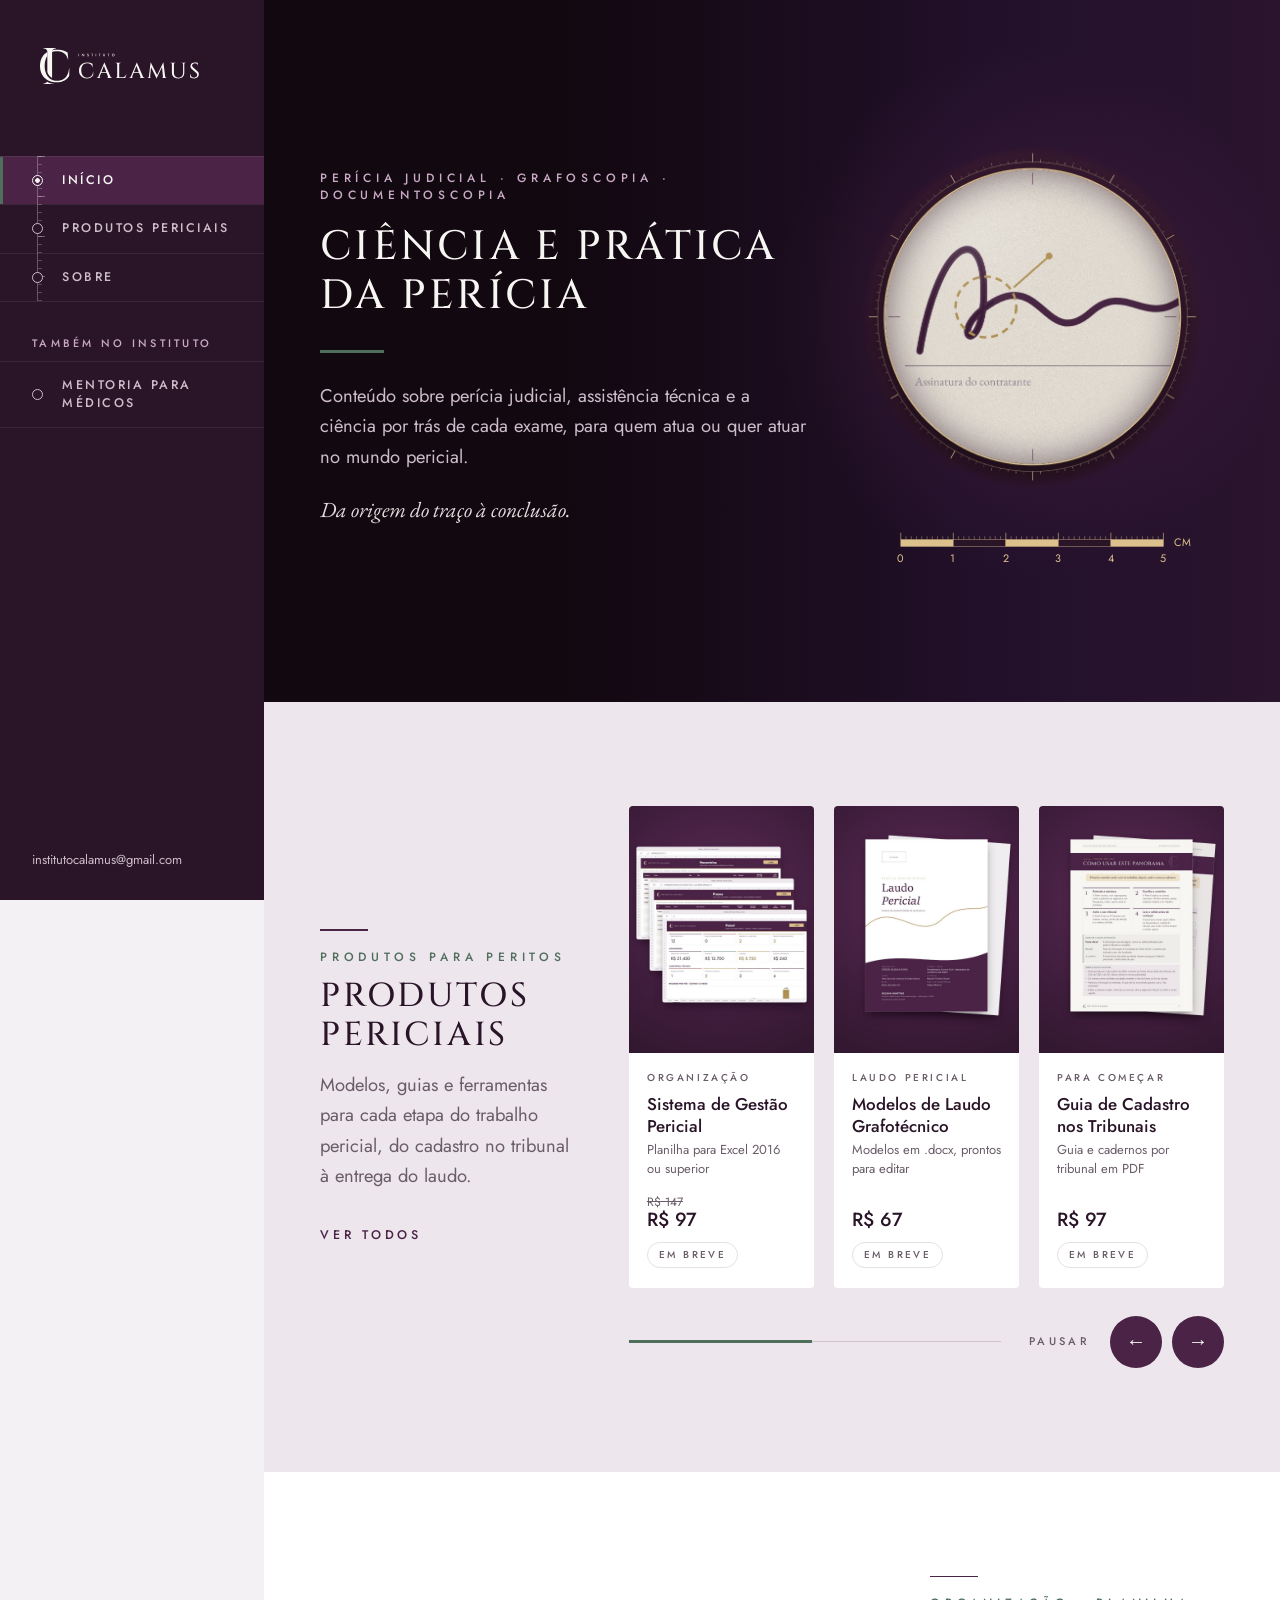
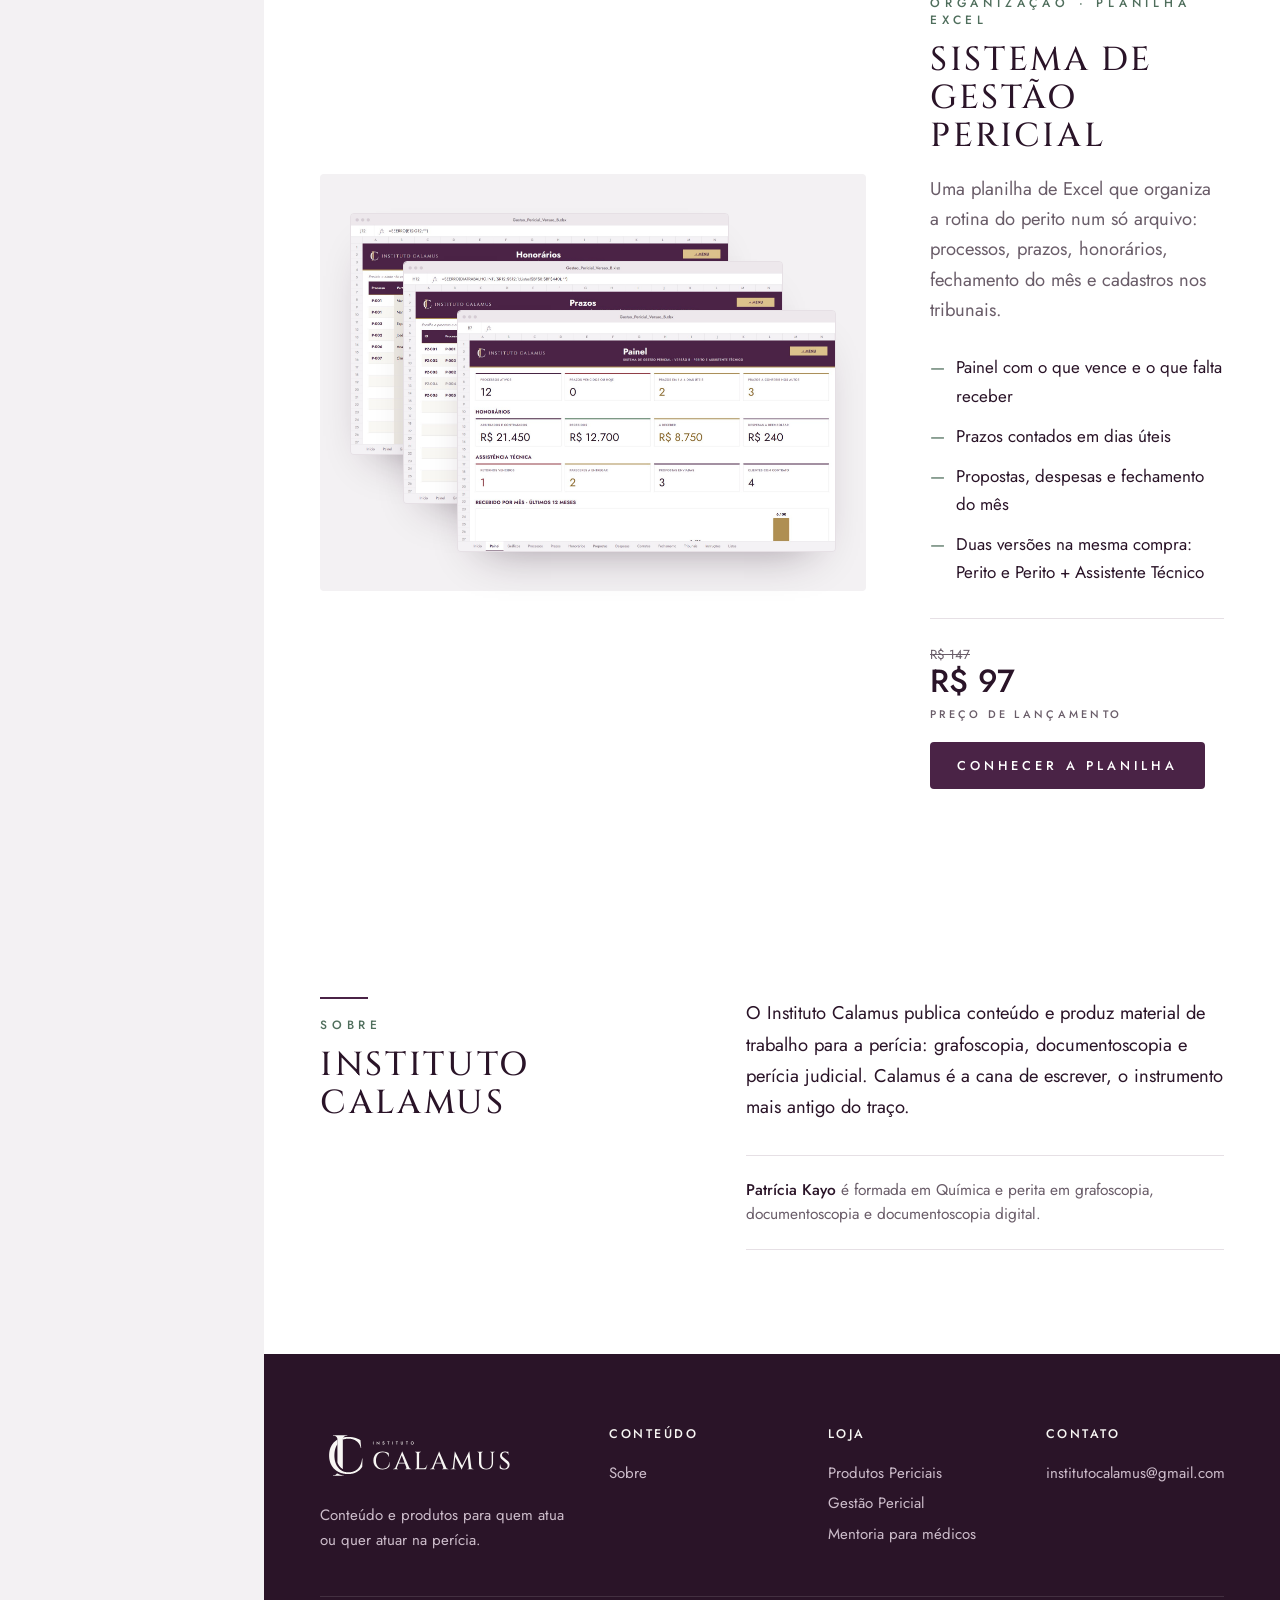
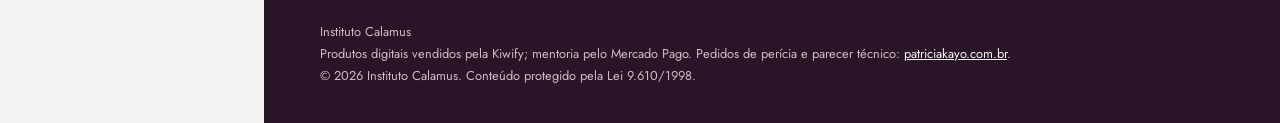
==== commit a7be531d: "Home e produtos: capas novas dos cartões, lente do topo menor e setas embaixo; Mentoria volta ao vis" ====
--- a/index.html
+++ b/index.html
@@ -4,31 +4,29 @@
 <meta charset="utf-8">
 <meta name="viewport" content="width=device-width, initial-scale=1">
 <title>Instituto Calamus</title>
-<meta name="description" content="Instituto Calamus: material de trabalho e artigos para peritos em grafoscopia e documentoscopia, e mentoria para médicos recém-formados.">
+<meta name="description" content="Instituto Calamus: conteúdo e material de trabalho para peritos em grafoscopia e documentoscopia, e mentoria para médicos recém-formados.">
 <link rel="canonical" href="https://institutocalamus.com.br/">
 <meta property="og:type" content="website">
 <meta property="og:locale" content="pt_BR">
 <meta property="og:site_name" content="Instituto Calamus">
 <meta property="og:title" content="Instituto Calamus">
-<meta property="og:description" content="Instituto Calamus: material de trabalho e artigos para peritos em grafoscopia e documentoscopia, e mentoria para médicos recém-formados.">
+<meta property="og:description" content="Instituto Calamus: conteúdo e material de trabalho para peritos em grafoscopia e documentoscopia, e mentoria para médicos recém-formados.">
 <meta property="og:url" content="https://institutocalamus.com.br/">
 <link rel="icon" type="image/png" sizes="32x32" href="assets/img/favicon_32px.png">
 <link rel="icon" type="image/png" sizes="192x192" href="assets/img/favicon_192px.png">
 <link rel="apple-touch-icon" href="assets/img/favicon_192px.png">
 <link rel="preload" href="assets/fonts/Jost-Variable.woff2" as="font" type="font/woff2" crossorigin>
 <link rel="preload" href="assets/fonts/Cinzel-Variable.woff2" as="font" type="font/woff2" crossorigin>
-<link rel="stylesheet" href="assets/css/site.css">
-<script src="assets/js/site.js" defer></script>
+<link rel="stylesheet" href="assets/css/site.css?v=b6f5ffda">
+<script src="assets/js/site.js?v=a7583782" defer></script>
 </head>
 <body>
 <aside class="lat" aria-label="Menu">
-  <a class="lat-logo" href="index.html"><img src="assets/img/logo-porcelana.svg" alt="Instituto Calamus, página inicial"></a>
+  <a class="lat-logo" href="index.html"><img src="assets/img/logo-porcelana.svg" alt="Instituto Calamus, página inicial"><img class="lat-mono" src="assets/img/monograma-porcelana.svg" alt=""></a>
   <nav class="lat-nav" aria-label="Principal">
     <div class="lat-principal">
       <a class="ativo" aria-current="page" href="index.html">Início</a>
       <a href="produtos/index.html">Produtos Periciais</a>
-      <a class="sub" href="produtos/index.html#sistema-de-gestao-pericial">Gestão Pericial</a>
-      <a href="artigos/index.html">Artigos</a>
       <a href="sobre/index.html">Sobre</a>
     </div>
     <p class="lat-rot">Também no instituto</p>
@@ -38,32 +36,30 @@
 </aside>
 <header class="topo-movel">
   <a href="index.html" aria-label="Instituto Calamus, página inicial"><img src="assets/img/monograma-principal-claro.svg" alt="Instituto Calamus"></a>
-  <details><summary>Menu</summary><nav aria-label="Principal"><a href="produtos/index.html">Produtos Periciais</a><a class="sub" href="produtos/index.html#sistema-de-gestao-pericial">Gestão Pericial</a><a href="artigos/index.html">Artigos</a><a href="sobre/index.html">Sobre</a><a href="mentoria/index.html">Mentoria para médicos</a></nav></details>
+  <details><summary>Menu</summary><nav aria-label="Principal"><a href="produtos/index.html">Produtos Periciais</a><a href="sobre/index.html">Sobre</a><a href="mentoria/index.html">Mentoria para médicos</a></nav></details>
 </header>
 <div class="pagina">
 <main>
 
-<section class="abertura"><div class="wrap"><div class="abertura-txt">
+<section class="abertura">
+<div class="abertura-lente" aria-hidden="true"><div class="disco"></div><svg class="regua" viewBox="-10 0 520 70"><path d="M0.0 6V18" stroke="#DCC18C" stroke-opacity="0.85" stroke-width="1.2"/><path d="M9.2 12V18" stroke="#DCC18C" stroke-opacity="0.55" stroke-width="1.2"/><path d="M18.4 12V18" stroke="#DCC18C" stroke-opacity="0.55" stroke-width="1.2"/><path d="M27.6 12V18" stroke="#DCC18C" stroke-opacity="0.55" stroke-width="1.2"/><path d="M36.8 12V18" stroke="#DCC18C" stroke-opacity="0.55" stroke-width="1.2"/><path d="M46.0 12V18" stroke="#DCC18C" stroke-opacity="0.55" stroke-width="1.2"/><path d="M55.2 12V18" stroke="#DCC18C" stroke-opacity="0.55" stroke-width="1.2"/><path d="M64.4 12V18" stroke="#DCC18C" stroke-opacity="0.55" stroke-width="1.2"/><path d="M73.6 12V18" stroke="#DCC18C" stroke-opacity="0.55" stroke-width="1.2"/><path d="M82.8 12V18" stroke="#DCC18C" stroke-opacity="0.55" stroke-width="1.2"/><path d="M92.0 6V18" stroke="#DCC18C" stroke-opacity="0.85" stroke-width="1.2"/><path d="M101.2 12V18" stroke="#DCC18C" stroke-opacity="0.55" stroke-width="1.2"/><path d="M110.4 12V18" stroke="#DCC18C" stroke-opacity="0.55" stroke-width="1.2"/><path d="M119.6 12V18" stroke="#DCC18C" stroke-opacity="0.55" stroke-width="1.2"/><path d="M128.8 12V18" stroke="#DCC18C" stroke-opacity="0.55" stroke-width="1.2"/><path d="M138.0 12V18" stroke="#DCC18C" stroke-opacity="0.55" stroke-width="1.2"/><path d="M147.2 12V18" stroke="#DCC18C" stroke-opacity="0.55" stroke-width="1.2"/><path d="M156.4 12V18" stroke="#DCC18C" stroke-opacity="0.55" stroke-width="1.2"/><path d="M165.6 12V18" stroke="#DCC18C" stroke-opacity="0.55" stroke-width="1.2"/><path d="M174.8 12V18" stroke="#DCC18C" stroke-opacity="0.55" stroke-width="1.2"/><path d="M184.0 6V18" stroke="#DCC18C" stroke-opacity="0.85" stroke-width="1.2"/><path d="M193.2 12V18" stroke="#DCC18C" stroke-opacity="0.55" stroke-width="1.2"/><path d="M202.4 12V18" stroke="#DCC18C" stroke-opacity="0.55" stroke-width="1.2"/><path d="M211.6 12V18" stroke="#DCC18C" stroke-opacity="0.55" stroke-width="1.2"/><path d="M220.8 12V18" stroke="#DCC18C" stroke-opacity="0.55" stroke-width="1.2"/><path d="M230.0 12V18" stroke="#DCC18C" stroke-opacity="0.55" stroke-width="1.2"/><path d="M239.2 12V18" stroke="#DCC18C" stroke-opacity="0.55" stroke-width="1.2"/><path d="M248.4 12V18" stroke="#DCC18C" stroke-opacity="0.55" stroke-width="1.2"/><path d="M257.6 12V18" stroke="#DCC18C" stroke-opacity="0.55" stroke-width="1.2"/><path d="M266.8 12V18" stroke="#DCC18C" stroke-opacity="0.55" stroke-width="1.2"/><path d="M276.0 6V18" stroke="#DCC18C" stroke-opacity="0.85" stroke-width="1.2"/><path d="M285.2 12V18" stroke="#DCC18C" stroke-opacity="0.55" stroke-width="1.2"/><path d="M294.4 12V18" stroke="#DCC18C" stroke-opacity="0.55" stroke-width="1.2"/><path d="M303.6 12V18" stroke="#DCC18C" stroke-opacity="0.55" stroke-width="1.2"/><path d="M312.8 12V18" stroke="#DCC18C" stroke-opacity="0.55" stroke-width="1.2"/><path d="M322.0 12V18" stroke="#DCC18C" stroke-opacity="0.55" stroke-width="1.2"/><path d="M331.2 12V18" stroke="#DCC18C" stroke-opacity="0.55" stroke-width="1.2"/><path d="M340.4 12V18" stroke="#DCC18C" stroke-opacity="0.55" stroke-width="1.2"/><path d="M349.6 12V18" stroke="#DCC18C" stroke-opacity="0.55" stroke-width="1.2"/><path d="M358.8 12V18" stroke="#DCC18C" stroke-opacity="0.55" stroke-width="1.2"/><path d="M368.0 6V18" stroke="#DCC18C" stroke-opacity="0.85" stroke-width="1.2"/><path d="M377.2 12V18" stroke="#DCC18C" stroke-opacity="0.55" stroke-width="1.2"/><path d="M386.4 12V18" stroke="#DCC18C" stroke-opacity="0.55" stroke-width="1.2"/><path d="M395.6 12V18" stroke="#DCC18C" stroke-opacity="0.55" stroke-width="1.2"/><path d="M404.8 12V18" stroke="#DCC18C" stroke-opacity="0.55" stroke-width="1.2"/><path d="M414.0 12V18" stroke="#DCC18C" stroke-opacity="0.55" stroke-width="1.2"/><path d="M423.2 12V18" stroke="#DCC18C" stroke-opacity="0.55" stroke-width="1.2"/><path d="M432.4 12V18" stroke="#DCC18C" stroke-opacity="0.55" stroke-width="1.2"/><path d="M441.6 12V18" stroke="#DCC18C" stroke-opacity="0.55" stroke-width="1.2"/><path d="M450.8 12V18" stroke="#DCC18C" stroke-opacity="0.55" stroke-width="1.2"/><path d="M460.0 6V18" stroke="#DCC18C" stroke-opacity="0.85" stroke-width="1.2"/><rect x="0.0" y="18" width="92.0" height="12" fill="#DCC18C" stroke="#DCC18C" stroke-opacity=".7" stroke-width="1"/><rect x="92.0" y="18" width="92.0" height="12" fill="#2A1428" stroke="#DCC18C" stroke-opacity=".7" stroke-width="1"/><rect x="184.0" y="18" width="92.0" height="12" fill="#DCC18C" stroke="#DCC18C" stroke-opacity=".7" stroke-width="1"/><rect x="276.0" y="18" width="92.0" height="12" fill="#2A1428" stroke="#DCC18C" stroke-opacity=".7" stroke-width="1"/><rect x="368.0" y="18" width="92.0" height="12" fill="#DCC18C" stroke="#DCC18C" stroke-opacity=".7" stroke-width="1"/><g font-family="Jost, sans-serif" font-size="19" fill="#DCC18C" letter-spacing="1"><text x="0.0" y="58" text-anchor="middle">0</text><text x="92.0" y="58" text-anchor="middle">1</text><text x="184.0" y="58" text-anchor="middle">2</text><text x="276.0" y="58" text-anchor="middle">3</text><text x="368.0" y="58" text-anchor="middle">4</text><text x="460.0" y="58" text-anchor="middle">5</text><text x="478" y="30" letter-spacing="3">CM</text></g></svg></div>
+<div class="wrap"><div class="abertura-txt">
   <p class="rotulo">Perícia judicial · Grafoscopia · Documentoscopia</p>
-  <h1 class="h1">Material de trabalho para a perícia</h1>
+  <h1 class="h1 abertura-tit">Ciência e prática da perícia</h1>
   <span class="barra"></span>
-  <p class="lead">Modelos de laudo, guias, petições e a planilha de gestão do perito, com método científico e feitos a partir da prática nos processos.</p>
+  <p class="lead">Conteúdo sobre perícia judicial, assistência técnica e a ciência por trás de cada exame, para quem atua ou quer atuar no mundo pericial.</p>
   <p class="italico">Da origem do traço à conclusão.</p>
-  <p class="assina">Artigos e produtos escritos por <strong>Patrícia Kayo</strong>, perita em grafoscopia e documentoscopia.</p>
 </div></div></section>
 
 <section class="secao produtos" aria-labelledby="t-produtos"><div class="wrap prod-grade">
   <div class="cab-secao">
     <div><span class="filete"></span><p class="rotulo">Produtos para peritos</p><h2 class="h2" id="t-produtos">Produtos Periciais</h2>
-      <p class="lead">Do cadastro no tribunal ao laudo entregue. Cada peça tem a sua função; juntas, formam o material de trabalho do perito, com o mesmo método e a mesma linguagem.</p></div>
-    <div class="prod-controles">
-      <a class="mais" href="produtos/index.html">Ver todos</a>
-      <div class="setas"><button class="seta" type="button" data-dir="-1" aria-label="Produtos anteriores">←</button><button class="seta" type="button" data-dir="1" aria-label="Próximos produtos">→</button><button class="mais pausa" type="button" aria-pressed="false">Pausar</button></div>
-    </div>
+      <p class="lead">Modelos, guias e ferramentas para cada etapa do trabalho pericial, do cadastro no tribunal à entrega do laudo.</p></div>
+    <div class="prod-controles"><a class="mais" href="produtos/index.html">Ver todos</a></div>
   </div>
   <div class="prod-vitrine">
     <div class="colecao" tabindex="0" role="region" aria-label="Produtos Periciais"><article class="prod-cartao">
-      <a class="prod-arte" href="produtos/index.html#sistema-de-gestao-pericial" tabindex="-1" aria-hidden="true"><img src="assets/img/colecao/fig01-gestao.jpg" alt="" loading="lazy" width="960" height="1440"></a>
+      <a class="prod-arte" href="produtos/index.html#sistema-de-gestao-pericial" tabindex="-1" aria-hidden="true"><img src="assets/img/colecao/capa-gestao.jpg" alt="" loading="lazy" width="900" height="1200"></a>
       <div class="prod-corpo">
         <p class="etiqueta">Organização</p>
         <h3><a href="produtos/index.html#sistema-de-gestao-pericial">Sistema de Gestão Pericial</a></h3>
@@ -71,7 +67,7 @@
         <div class="prod-pe"><p class="preco"><s>R$ 147</s>R$ 97</p><span class="status">Em breve</span></div>
       </div>
     </article><article class="prod-cartao">
-      <a class="prod-arte" href="produtos/index.html#modelos-de-laudo-grafotecnico" tabindex="-1" aria-hidden="true"><img src="assets/img/colecao/fig02-laudo.jpg" alt="" loading="lazy" width="960" height="1440"></a>
+      <a class="prod-arte" href="produtos/index.html#modelos-de-laudo-grafotecnico" tabindex="-1" aria-hidden="true"><img src="assets/img/colecao/capa-laudo.jpg" alt="" loading="lazy" width="900" height="1200"></a>
       <div class="prod-corpo">
         <p class="etiqueta">Laudo pericial</p>
         <h3><a href="produtos/index.html#modelos-de-laudo-grafotecnico">Modelos de Laudo Grafotécnico</a></h3>
@@ -79,7 +75,7 @@
         <div class="prod-pe"><p class="preco">R$ 67</p><span class="status">Em breve</span></div>
       </div>
     </article><article class="prod-cartao">
-      <a class="prod-arte" href="produtos/index.html#guia-de-cadastro-nos-tribunais" tabindex="-1" aria-hidden="true"><img src="assets/img/colecao/fig03-guia.jpg" alt="" loading="lazy" width="960" height="1440"></a>
+      <a class="prod-arte" href="produtos/index.html#guia-de-cadastro-nos-tribunais" tabindex="-1" aria-hidden="true"><img src="assets/img/colecao/capa-guia.jpg" alt="" loading="lazy" width="900" height="1200"></a>
       <div class="prod-corpo">
         <p class="etiqueta">Para começar</p>
         <h3><a href="produtos/index.html#guia-de-cadastro-nos-tribunais">Guia de Cadastro nos Tribunais</a></h3>
@@ -87,7 +83,7 @@
         <div class="prod-pe"><p class="preco">R$ 97</p><span class="status">Em breve</span></div>
       </div>
     </article><article class="prod-cartao">
-      <a class="prod-arte" href="produtos/index.html#kit-de-peticoes-do-perito" tabindex="-1" aria-hidden="true"><img src="assets/img/colecao/fig04-peticoes.jpg" alt="" loading="lazy" width="960" height="1440"></a>
+      <a class="prod-arte" href="produtos/index.html#kit-de-peticoes-do-perito" tabindex="-1" aria-hidden="true"><img src="assets/img/colecao/capa-peticoes.jpg" alt="" loading="lazy" width="900" height="1200"></a>
       <div class="prod-corpo">
         <p class="etiqueta">Para começar</p>
         <h3><a href="produtos/index.html#kit-de-peticoes-do-perito">Kit de Petições do Perito</a></h3>
@@ -95,7 +91,7 @@
         <div class="prod-pe"><span class="status">Em breve</span></div>
       </div>
     </article><article class="prod-cartao">
-      <a class="prod-arte" href="produtos/index.html#catalogo-de-quadros-comparativos" tabindex="-1" aria-hidden="true"><img src="assets/img/colecao/fig05-quadros.jpg" alt="" loading="lazy" width="960" height="1440"></a>
+      <a class="prod-arte" href="produtos/index.html#catalogo-de-quadros-comparativos" tabindex="-1" aria-hidden="true"><img src="assets/img/colecao/capa-quadros.jpg" alt="" loading="lazy" width="900" height="1200"></a>
       <div class="prod-corpo">
         <p class="etiqueta">Estudo</p>
         <h3><a href="produtos/index.html#catalogo-de-quadros-comparativos">Catálogo de Quadros Comparativos</a></h3>
@@ -103,7 +99,7 @@
         <div class="prod-pe"><span class="status">Em breve</span></div>
       </div>
     </article><article class="prod-cartao">
-      <a class="prod-arte" href="produtos/index.html#kit-perito-total" tabindex="-1" aria-hidden="true"><img src="assets/img/colecao/fig06-kit-total.jpg" alt="" loading="lazy" width="960" height="1440"></a>
+      <a class="prod-arte" href="produtos/index.html#kit-perito-total" tabindex="-1" aria-hidden="true"><img src="assets/img/colecao/capa-kit.jpg" alt="" loading="lazy" width="900" height="1200"></a>
       <div class="prod-corpo">
         <p class="etiqueta">Coleção completa</p>
         <h3><a href="produtos/index.html#kit-perito-total">Kit Perito Total</a></h3>
@@ -111,7 +107,10 @@
         <div class="prod-pe"><span class="status">Em breve</span></div>
       </div>
     </article></div>
-    <div class="trilha-barra" aria-hidden="true"><span></span></div>
+    <div class="trilha-pe">
+      <div class="trilha-barra" aria-hidden="true"><span></span></div>
+      <div class="setas"><button class="mais pausa" type="button" aria-pressed="false">Pausar</button><button class="seta" type="button" data-dir="-1" aria-label="Produtos anteriores">←</button><button class="seta" type="button" data-dir="1" aria-label="Próximos produtos">→</button></div>
+    </div>
   </div>
 </div></section>
 
@@ -130,24 +129,6 @@
   </div>
 </div></section>
 
-<section class="secao" aria-labelledby="t-artigos"><div class="wrap">
-  <div class="cab-secao"><div><span class="filete"></span><p class="rotulo">Biblioteca</p><h2 class="h2" id="t-artigos">Artigos</h2></div><a class="mais" href="artigos/index.html">Ver todos</a></div>
-  <div class="jornal-topo">
-    <article class="art-destaque">
-      <div class="art-img" aria-hidden="true"><img src="assets/img/artigos/nomeacao-do-perito-judicial.svg" alt="" loading="lazy"></div>
-      <div class="art-txt"><span class="pilula">Perícia Judicial</span><h3>Como funciona a nomeação do perito judicial</h3><p class="resumo">Do cadastro no tribunal à proposta de honorários: o que o CPC prevê para os primeiros dias depois da nomeação.</p><p class="meta">Em breve</p></div>
-    </article>
-    <div class="coluna-seg"><article class="art-seg">
-      <div class="art-img" aria-hidden="true"><img src="assets/img/artigos/cadastro-de-peritos.svg" alt="" loading="lazy"></div>
-      <div class="art-txt"><span class="pilula">Carreira</span><h3>Cadastro de peritos nos tribunais: por onde começar</h3><p class="resumo">O que muda de um tribunal para outro e o que é comum a todos.</p><p class="meta">Em breve</p></div>
-    </article><article class="art-seg">
-      <div class="art-img" aria-hidden="true"><img src="assets/img/artigos/perito-e-assistente-tecnico.svg" alt="" loading="lazy"></div>
-      <div class="art-txt"><span class="pilula">Assistência Técnica</span><h3>Perito e assistente técnico: papéis diferentes no mesmo processo</h3><p class="resumo">Quem nomeia, quem contrata, a que cada um está sujeito.</p><p class="meta">Em breve</p></div>
-    </article></div>
-    <aside class="lista-art" aria-label="Mais artigos"><p class="lista-tit">Mais artigos</p><ol><li><p class="ed">Perícia Judicial</p>Proposta de honorários periciais: o que incluir<span class="meta">Em breve</span></li><li><p class="ed">Assistência Técnica</p>Quesitos em exame grafotécnico: o que o exame consegue responder<span class="meta">Em breve</span></li><li><p class="ed">Grafoscopia</p>Padrões de confronto: o que torna um padrão adequado<span class="meta">Em breve</span></li><li><p class="ed">Grafoscopia</p>Elementos dinâmicos: o que a forma não mostra<span class="meta">Em breve</span></li><li><p class="ed">Documentoscopia</p>Exame em cópias: limites e possibilidades<span class="meta">Em breve</span></li></ol></aside>
-  </div>
-  <div class="por-assunto"><h3 class="por-tit">Por assunto</h3><div class="editorias"><section class="editoria"><h4><a href="artigos/index.html#pericia-judicial">Perícia Judicial</a></h4><p class="qtd">2 artigos</p><ul><li><div class="mini" aria-hidden="true"><img src="assets/img/artigos/nomeacao-do-perito-judicial.svg" alt="" loading="lazy"></div><span class="t">Como funciona a nomeação do perito judicial</span></li><li><div class="mini" aria-hidden="true"><img src="assets/img/artigos/proposta-de-honorarios.svg" alt="" loading="lazy"></div><span class="t">Proposta de honorários periciais: o que incluir</span></li></ul></section><section class="editoria"><h4><a href="artigos/index.html#assistencia-tecnica">Assistência Técnica</a></h4><p class="qtd">2 artigos</p><ul><li><div class="mini" aria-hidden="true"><img src="assets/img/artigos/perito-e-assistente-tecnico.svg" alt="" loading="lazy"></div><span class="t">Perito e assistente técnico: papéis diferentes no mesmo processo</span></li><li><div class="mini" aria-hidden="true"><img src="assets/img/artigos/quesitos-exame-grafotecnico.svg" alt="" loading="lazy"></div><span class="t">Quesitos em exame grafotécnico: o que o exame consegue responder</span></li></ul></section><section class="editoria"><h4><a href="artigos/index.html#grafoscopia">Grafoscopia</a></h4><p class="qtd">2 artigos</p><ul><li><div class="mini" aria-hidden="true"><img src="assets/img/artigos/padroes-de-confronto.svg" alt="" loading="lazy"></div><span class="t">Padrões de confronto: o que torna um padrão adequado</span></li><li><div class="mini" aria-hidden="true"><img src="assets/img/artigos/elementos-dinamicos.svg" alt="" loading="lazy"></div><span class="t">Elementos dinâmicos: o que a forma não mostra</span></li></ul></section><section class="editoria"><h4><a href="artigos/index.html#documentoscopia">Documentoscopia</a></h4><p class="qtd">1 artigo</p><ul><li><div class="mini" aria-hidden="true"><img src="assets/img/artigos/exame-em-copias.svg" alt="" loading="lazy"></div><span class="t">Exame em cópias: limites e possibilidades</span></li></ul></section><section class="editoria"><h4><a href="artigos/index.html#carreira">Carreira</a></h4><p class="qtd">1 artigo</p><ul><li><div class="mini" aria-hidden="true"><img src="assets/img/artigos/cadastro-de-peritos.svg" alt="" loading="lazy"></div><span class="t">Cadastro de peritos nos tribunais: por onde começar</span></li></ul></section></div></div>
-</div></section>
 
 <section class="secao branca sobre" aria-labelledby="t-sobre"><div class="wrap sobre-grade">
   <div><span class="filete"></span><p class="rotulo">Sobre</p><h2 class="h2" id="t-sobre">Instituto Calamus</h2></div>
@@ -161,7 +142,7 @@
 <footer class="rodape"><div class="wrap">
   <div class="rod-grade">
     <div><img src="assets/img/logo-porcelana.svg" alt="Instituto Calamus"><p class="frase">Conteúdo e produtos para quem atua ou quer atuar na perícia.</p></div>
-    <div><p class="rod-tit">Conteúdo</p><a href="artigos/index.html">Artigos</a><a href="sobre/index.html">Sobre</a></div>
+    <div><p class="rod-tit">Conteúdo</p><a href="sobre/index.html">Sobre</a></div>
     <div><p class="rod-tit">Loja</p><a href="produtos/index.html">Produtos Periciais</a><a href="produtos/index.html#sistema-de-gestao-pericial">Gestão Pericial</a><a href="mentoria/index.html">Mentoria para médicos</a></div>
     <div><p class="rod-tit">Contato</p><a href="mailto:institutocalamus@gmail.com">institutocalamus@gmail.com</a></div>
   </div>
--- a/assets/css/site.css
+++ b/assets/css/site.css
@@ -3,6 +3,8 @@
 @font-face { font-family: "Cinzel"; src: url("../fonts/Cinzel-Variable.woff2") format("woff2"); font-weight: 400 900; font-display: swap; }
 @font-face { font-family: "Jost"; src: url("../fonts/Jost-Variable.woff2") format("woff2"); font-weight: 100 900; font-display: swap; }
 @font-face { font-family: "EB Garamond"; src: url("../fonts/EBGaramond-Italic-Variable.woff2") format("woff2"); font-style: italic; font-weight: 400 800; font-display: swap; }
+@font-face { font-family: "Newsreader"; src: url("../fonts/Newsreader-Variable.woff2") format("woff2"); font-weight: 200 800; font-display: swap; }
+@font-face { font-family: "Newsreader"; src: url("../fonts/Newsreader-Italic-Variable.woff2") format("woff2"); font-style: italic; font-weight: 200 800; font-display: swap; }
 :root {
   --perola: #F3F1F3; --branco: #FFFFFF; --acao: #4A2346; --acao-hover: #2A1428; --tinta: #2A1428;
   --sub: #6A5D69; --sub-escuro: #CDBDCB; --linha: #E6E0E5; --porcelana: #F7F6F3;
@@ -46,6 +48,7 @@
 /* menu lateral fixo: faixas, com a régua e os anéis da lente */
 .lat { --lp: 32px; position: fixed; z-index: 20; inset: 0 auto 0 0; width: var(--lat); display: flex; flex-direction: column; padding: 40px var(--lp) 30px; background: var(--tinta); color: var(--porcelana); overflow-y: auto; }
 .lat-logo img { width: 176px; }
+.lat-mono { display: none; }
 .lat a { text-decoration: none; }
 .lat-nav { margin: 64px calc(-1 * var(--lp)) 0; display: grid; }
 .lat-principal { position: relative; display: grid; border-bottom: 1px solid rgba(247,246,243,.08); }
@@ -68,13 +71,24 @@
 .topo-movel { display: none; }
 
 /* abertura da home (sob a lente) */
-.abertura { position: relative; min-height: min(78vh, 720px); display: flex; align-items: center; color: var(--porcelana); background: #170A15 url("../img/lente-fundo.jpg") 72% center / cover no-repeat; }
-.abertura .wrap { width: 100%; }
+/* A lente é montada aqui (05/11/2026): o disco recortado da arte lente-fundo.jpg e a régua em SVG (regua_svg, no build.py).
+   Ela tem tamanho próprio em cada largura de tela, então nunca é cortada. */
+.abertura { position: relative; overflow: hidden; min-height: min(78vh, 720px); display: flex; align-items: center; color: var(--porcelana);
+  background: linear-gradient(90deg, #120810 0%, #120810 30%, #22102A 72%, #2A142E 100%); }
+.abertura .wrap { position: relative; z-index: 2; width: 100%; }
+.abertura-lente { position: absolute; z-index: 0; right: 5%; top: 50%; height: 70%; aspect-ratio: 760 / 860; transform: translateY(-50%); pointer-events: none; }
+.abertura-lente::before { content: ""; position: absolute; inset: -12% -10% 4%; background: radial-gradient(closest-side, rgba(74,35,70,.6), rgba(74,35,70,0)); }
+.abertura-lente .disco { position: absolute; left: 10.5%; top: 8.1%; width: 78.95%; aspect-ratio: 1; border-radius: 50%;
+  background: url("../img/lente-fundo.jpg") 86.07% 39.47% / 274.29% auto no-repeat;
+  -webkit-mask-image: radial-gradient(circle closest-side, #000 95%, transparent 100%); mask-image: radial-gradient(circle closest-side, #000 95%, transparent 100%); }
+.abertura-lente .regua { position: absolute; left: 18.4%; top: 86.3%; width: 68.4%; }
 .abertura-txt { max-width: 600px; padding: 112px 0 120px; }
 .abertura .rotulo, .topo-pagina .rotulo { color: var(--malva-faixa); }
 .abertura .h1 { margin: 20px 0 0; }
+.abertura .abertura-tit { font-size: clamp(30px, 3.2vw, 42px); line-height: 1.18; }
 .abertura .lead, .topo-pagina .lead { color: var(--sub-escuro); max-width: 52ch; }
 .abertura .italico, .topo-pagina .italico { color: var(--porcelana); opacity: .9; margin-top: 22px; }
+@media (max-width: 1366px) { .abertura-txt { max-width: 490px; } .abertura-lente { right: 3%; } }
 .assina { margin-top: 44px; padding-top: 22px; max-width: 46ch; border-top: 1px solid rgba(247,246,243,.18); font-size: 15px; line-height: 1.6; color: var(--sub-escuro); }
 .assina strong { color: var(--porcelana); font-weight: 500; }
 
@@ -108,7 +122,7 @@
 .colecao::-webkit-scrollbar { display: none; }
 .prod-cartao { flex: 0 0 calc((100% - (var(--n) - 1) * 20px) / var(--n)); scroll-snap-align: start; display: flex; flex-direction: column; background: var(--branco); border-radius: var(--raio); overflow: hidden; }
 .prod-arte { display: block; overflow: hidden; background: #1A0C18; }
-.prod-arte img { width: 100%; aspect-ratio: 2 / 3; object-fit: cover; transition: transform .5s cubic-bezier(.65,0,.35,1); }
+.prod-arte img { width: 100%; aspect-ratio: 3 / 4; object-fit: cover; transition: transform .5s cubic-bezier(.65,0,.35,1); }
 .prod-arte:hover img { transform: scale(1.025); }
 .prod-corpo { display: flex; flex-direction: column; flex: 1; padding: 18px 18px 20px; }
 .prod-corpo .etiqueta { font-size: 10px; letter-spacing: .26em; }
@@ -122,23 +136,26 @@
 .prod-pe .btn { padding: 10px 14px; font-size: 11px; letter-spacing: .24em; }
 .prod-pe .status { padding: 6px 11px; font-size: 10px; letter-spacing: .24em; }
 .prod-controles { display: flex; flex-wrap: wrap; align-items: center; gap: 18px 28px; }
-.setas { display: flex; align-items: center; gap: 8px; }
-.seta { width: 44px; height: 44px; border: 1px solid var(--acao); border-radius: 50%; background: none; color: var(--acao); font: 400 18px/1 "Jost", sans-serif; cursor: pointer; transition: background .2s, color .2s; }
-.seta:hover { background: var(--acao); color: var(--branco); }
-.pausa { margin-left: 8px; font-size: 11px; color: var(--sub); }
+/* setas embaixo dos cartões, ao lado da barra de posição (03/11/2026) */
+.trilha-pe { display: flex; align-items: center; gap: 28px; margin-top: 28px; }
+.trilha-pe .trilha-barra { flex: 1; margin-top: 0; }
+.setas { display: flex; align-items: center; gap: 10px; }
+.seta { width: 52px; height: 52px; border: 0; border-radius: 50%; background: var(--acao); color: var(--branco); font: 400 20px/1 "Jost", sans-serif; cursor: pointer; transition: background .2s; }
+.seta:hover { background: var(--acao-hover); }
+.pausa { margin-right: 10px; font-size: 11px; color: var(--sub); }
 .trilha-barra { position: relative; height: 1px; margin-top: 28px; background: rgba(74,35,70,.18); }
 .trilha-barra span { position: absolute; top: -1px; left: 0; height: 3px; background: var(--salvia); transition: left .3s, width .3s; }
 
 /* página de produtos: índice da coleção e um bloco por produto */
 .indice-colecao { display: grid; grid-template-columns: repeat(6, minmax(0, 1fr)); gap: 18px; margin-top: 24px; }
 .indice-colecao a { display: grid; gap: 12px; align-content: start; text-decoration: none; }
-.indice-colecao img { width: 100%; aspect-ratio: 2 / 3; object-fit: cover; border-radius: 2px; transition: transform .4s cubic-bezier(.65,0,.35,1); }
+.indice-colecao img { width: 100%; aspect-ratio: 3 / 4; object-fit: cover; border-radius: 2px; transition: transform .4s cubic-bezier(.65,0,.35,1); }
 .indice-colecao a:hover img { transform: translateY(-4px); }
 .indice-colecao span { font-size: 14px; font-weight: 500; line-height: 1.35; }
 .indice-colecao small { display: block; margin-bottom: 3px; font: 500 10px/1.4 "Jost", sans-serif; letter-spacing: .26em; text-transform: uppercase; color: var(--sub); }
 .secao.det { scroll-margin-top: 0; }
 .prod-det { display: grid; grid-template-columns: 300px minmax(0, 1fr); gap: 72px; align-items: start; }
-.det-arte img { width: 100%; aspect-ratio: 2 / 3; object-fit: cover; border-radius: 2px; box-shadow: 0 30px 60px -32px rgba(42,20,40,.6); }
+.det-arte img { width: 100%; aspect-ratio: 3 / 4; object-fit: cover; border-radius: 2px; box-shadow: 0 30px 60px -32px rgba(42,20,40,.6); }
 .det-txt { max-width: 680px; }
 .det-txt .h2 { margin: 12px 0 18px; }
 .det-txt .marcas { margin: 26px 0 24px; }
@@ -205,19 +222,38 @@
 .assunto-cab .qtd { font-size: 13.1px; color: var(--sub); }
 .grade-art { display: grid; grid-template-columns: repeat(3, minmax(0, 1fr)); gap: 24px; }
 
-/* artigo */
+/* artigo: texto à esquerda (até 720px) e coluna à direita com a lente no topo e o sumário no corpo */
 .artigo-topo { background: var(--branco); padding: 80px 0 8px; }
-.wrap.artigo { max-width: calc(760px + 2 * 56px); }
-.artigo .rotulo a { text-decoration: none; }
-.artigo .rotulo a:hover { text-decoration: underline; text-underline-offset: 4px; }
-.artigo h1 { font: 500 clamp(28px, 3.2vw, 42px)/1.2 "Cinzel", Georgia, serif; letter-spacing: .06em; text-transform: uppercase; margin: 16px 0 18px; }
+.wrap.artigo-largo { max-width: calc(720px + 64px + 260px + 2 * 56px); }
+.artigo-largo.com-img, .artigo-largo.com-sumario { display: grid; grid-template-columns: minmax(0, 720px) minmax(200px, 260px); column-gap: 64px; }
+.artigo-largo.com-img { align-items: center; }
+.artigo-cab { max-width: 720px; }
+.artigo-cab .rotulo a { text-decoration: none; }
+.artigo-cab .rotulo a:hover { text-decoration: underline; text-underline-offset: 4px; }
+.artigo-cab h1 { font: 500 clamp(28px, 3.2vw, 42px)/1.2 "Cinzel", Georgia, serif; letter-spacing: .06em; text-transform: uppercase; margin: 16px 0 18px; }
 .artigo-topo .italico { color: var(--sub); }
 .artigo-topo .meta { margin-top: 18px; }
 .artigo-topo .meta a { color: var(--acao); }
-.artigo-img { margin-top: 40px; border-radius: var(--raio); overflow: hidden; background: #170A15; }
-.artigo-img img { width: 100%; aspect-ratio: 16 / 9; object-fit: cover; }
+.artigo-img { border-radius: var(--raio); overflow: hidden; background: #170A15; }
+.artigo-img img { width: 100%; aspect-ratio: 16 / 10; object-fit: cover; }
+.artigo-largo .texto-artigo { grid-column: 1; grid-row: 1; max-width: 720px; }
+.sumario { grid-column: 2; grid-row: 1; align-self: start; position: sticky; top: 32px; margin-top: 40px; padding-left: 20px; border-left: 1px solid var(--linha); }
+.sumario-tit { font: 500 12px/1.4 "Jost", sans-serif; letter-spacing: .4em; text-transform: uppercase; color: var(--salvia); margin-bottom: 14px; }
+.sumario ol { display: grid; gap: 10px; counter-reset: s; }
+.sumario li { counter-increment: s; display: grid; grid-template-columns: 22px minmax(0, 1fr); font-size: 14.5px; line-height: 1.4; }
+.sumario li::before { content: counter(s, decimal-leading-zero); font-size: 11.5px; line-height: 1.8; color: var(--sub); }
+.sumario a { text-decoration: none; color: var(--sub); transition: color .2s; }
+.sumario a:hover, .sumario a[aria-current] { color: var(--acao); }
+.sumario a[aria-current] { font-weight: 500; }
+.texto-artigo h2[id] { scroll-margin-top: 32px; }
+.compartilhar { margin-top: 56px !important; display: flex; flex-wrap: wrap; align-items: center; gap: 10px; }
+.comp-tit { font: 500 12px/1.4 "Jost", sans-serif; letter-spacing: .4em; text-transform: uppercase; color: var(--salvia); margin-right: 10px; }
+.compartilhar a, .compartilhar button { padding: 8px 16px; border: 1px solid var(--linha); border-radius: var(--raio-pilula); background: var(--branco); font: 500 11px/1.3 "Jost", sans-serif; letter-spacing: .24em; text-transform: uppercase; text-decoration: none; color: var(--sub); cursor: pointer; transition: border-color .2s, color .2s; }
+.compartilhar a:hover, .compartilhar button:hover { border-color: var(--acao); color: var(--acao); }
+.copiado { font-size: 13.1px; color: var(--salvia); }
+.leia-tambem { background: var(--perola); padding: 88px 0 104px; }
 .texto-artigo { background: var(--branco); padding-top: 32px; padding-bottom: 104px; font-size: 17px; line-height: 1.75; }
-.corpo-artigo { background: var(--branco); }
+.corpo-artigo { background: var(--branco); display: flow-root; }
 .texto-artigo > * + * { margin-top: 1.1em; }
 .texto-artigo h2 { font: 500 22px/1.3 "Cinzel", Georgia, serif; letter-spacing: .06em; text-transform: uppercase; margin-top: 2.2em; }
 .texto-artigo h3 { font: 500 19.2px/1.35 "Jost", sans-serif; }
@@ -229,12 +265,46 @@
 .texto-artigo .caixa > * + * { margin-top: .8em; }
 .texto-artigo .ref { font-size: 14px; line-height: 1.6; color: var(--sub); }
 .cta-produto { margin-top: 56px !important; display: grid; grid-template-columns: 120px minmax(0, 1fr); gap: 28px; align-items: center; padding: 28px; background: var(--malva-clara); border-radius: var(--raio); }
-.cta-produto img { width: 120px; aspect-ratio: 2 / 3; object-fit: cover; border-radius: 2px; }
+.cta-produto img { width: 120px; aspect-ratio: 3 / 4; object-fit: cover; border-radius: 2px; }
 .cta-produto h2 { font: 500 19.2px/1.3 "Jost", sans-serif; letter-spacing: 0; text-transform: none; margin: 6px 0 6px; }
 .cta-produto p { font-size: 15px; line-height: 1.6; color: var(--sub); }
 .cta-produto .btn { margin-top: 16px; color: var(--branco); }
 .autor { margin-top: 48px !important; padding: 22px 0; border-top: 1px solid var(--linha); border-bottom: 1px solid var(--linha); font-size: 15.5px; color: var(--sub); }
 .autor strong { color: var(--tinta); font-weight: 500; }
+
+/* artigo em estilo jornal (03/11/2026): menu condensado, fundo de papel e Newsreader no texto */
+body.pg-artigo { --lat: 76px; --serif: "Newsreader", Georgia, serif; }
+.pg-artigo .lat { --lp: 26px; width: 76px; padding: 28px 0 24px; overflow-x: hidden; transition: width .25s cubic-bezier(.65,0,.35,1), box-shadow .25s; }
+.pg-artigo .lat-logo { display: block; height: 44px; padding-left: 18px; }
+.pg-artigo .lat-logo img { display: none; }
+.pg-artigo .lat-logo .lat-mono { display: block; width: 40px; height: 44px; object-fit: contain; }
+.pg-artigo .lat-nav { margin: 48px 0 0; }
+.pg-artigo .lat-nav a { white-space: nowrap; color: transparent; transition: color .15s, background .2s; }
+.pg-artigo .lat-rot, .pg-artigo .lat-pe { opacity: 0; white-space: nowrap; transition: opacity .15s; }
+.pg-artigo .lat-pe { padding-left: 26px; }
+.pg-artigo .lat:hover, .pg-artigo .lat:focus-within { width: 264px; box-shadow: 18px 0 40px -20px rgba(23,10,21,.5); }
+.pg-artigo .lat:hover .lat-logo img, .pg-artigo .lat:focus-within .lat-logo img { display: block; width: 176px; height: auto; }
+.pg-artigo .lat:hover .lat-mono, .pg-artigo .lat:focus-within .lat-mono { display: none !important; }
+.pg-artigo .lat:hover .lat-nav a, .pg-artigo .lat:focus-within .lat-nav a { color: var(--sub-escuro); }
+.pg-artigo .lat:hover .lat-nav a.ativo, .pg-artigo .lat:focus-within .lat-nav a.ativo, .pg-artigo .lat-nav a:hover { color: var(--porcelana); }
+.pg-artigo .lat:hover .lat-rot, .pg-artigo .lat:hover .lat-pe, .pg-artigo .lat:focus-within .lat-rot, .pg-artigo .lat:focus-within .lat-pe { opacity: 1; }
+.pg-artigo .artigo-topo, .pg-artigo .corpo-artigo, .pg-artigo .texto-artigo { background: #FCFBF8; }
+.pg-artigo .artigo-topo { padding-top: 56px; }
+.pg-artigo .artigo-largo.com-img { grid-template-columns: minmax(0, 720px) minmax(200px, 240px); align-items: end; padding-bottom: 28px; border-bottom: 1px solid var(--tinta); }
+.pg-artigo .artigo-cab .rotulo { display: inline-block; padding-top: 14px; border-top: 3px double var(--tinta); }
+.pg-artigo .artigo-cab h1 { font: 500 clamp(30px, 3vw, 40px)/1.14 var(--serif); letter-spacing: -.005em; text-transform: none; margin: 18px 0 14px; }
+.pg-artigo .artigo-topo .italico { font: italic 400 20px/1.45 var(--serif); max-width: 40em; }
+.pg-artigo .artigo-topo .meta { margin-top: 22px; font-size: 12px; letter-spacing: .12em; text-transform: uppercase; }
+.pg-artigo .texto-artigo { font: 400 19px/1.68 var(--serif); padding-top: 40px; color: #241422; }
+.pg-artigo .texto-artigo > p:first-child::first-letter { float: left; font: 500 3.4em/.8 "Cinzel", Georgia, serif; color: var(--acao); margin: .1em .1em 0 0; padding: 0 .12em .55em 0; }
+.pg-artigo .texto-artigo > h2 { font: 600 25px/1.25 var(--serif); letter-spacing: 0; text-transform: none; margin-top: 2em; }
+.pg-artigo .texto-artigo > h2::before { content: ""; display: block; width: 32px; height: 2px; background: var(--salvia); margin-bottom: 16px; }
+.pg-artigo .texto-artigo h3 { font: 600 19px/1.35 var(--serif); }
+.pg-artigo .texto-artigo .caixa { background: transparent; border: 0; border-top: 1px solid var(--tinta); border-bottom: 1px solid var(--linha); border-radius: 0; padding: 18px 0 22px; font-size: 17px; }
+.pg-artigo .texto-artigo .caixa h3 { font: 500 12px/1.4 "Jost", sans-serif; letter-spacing: .3em; text-transform: uppercase; color: var(--salvia); }
+.pg-artigo .texto-artigo .ref, .pg-artigo .cta-produto, .pg-artigo .autor, .pg-artigo .compartilhar { font-family: "Jost", sans-serif; }
+.pg-artigo .sumario { margin-top: 48px; }
+.pg-artigo .sumario li { font-family: var(--serif); font-size: 15.5px; }
 
 /* sobre */
 .sobre-grade { display: grid; grid-template-columns: .85fr 1.15fr; gap: 72px; }
@@ -303,8 +373,19 @@
 .rodape .pend { background: rgba(255,244,194,.85); }
 
 @media (prefers-reduced-motion: reduce) { * { transition: none !important; scroll-behavior: auto !important; } }
+@media (max-width: 1200px) {
+  .artigo-largo.com-img, .artigo-largo.com-sumario { display: block; }
+  .artigo-largo.com-img .artigo-img { margin-top: 36px; max-width: 720px; }
+  .artigo-largo.com-img .artigo-img img { aspect-ratio: 16 / 10; }
+  .sumario, .pg-artigo .sumario { position: static; max-width: 720px; margin-top: 36px; padding: 22px 24px; border: 0; background: var(--perola); border-radius: var(--raio); }
+  .pg-artigo .artigo-largo.com-img { padding-bottom: 28px; }
+}
 @media (max-width: 1240px) {
   .wrap { padding: 0 40px; }
+  /* telas médias: a lente fica atrás do texto; escurece o lado do texto */
+  .abertura-lente { height: 56%; right: 2%; }
+  .abertura-txt { max-width: 520px; }
+  .abertura::before { content: ""; position: absolute; z-index: 1; inset: 0; background: linear-gradient(90deg, rgba(18,8,16,.92) 0%, rgba(18,8,16,.82) 55%, rgba(18,8,16,.3) 85%, rgba(18,8,16,.1) 100%); }
   .jornal-topo { grid-template-columns: 1.4fr 1fr; }
   .lista-art { grid-column: 1 / -1; }
   .editorias { grid-template-columns: repeat(3, minmax(0, 1fr)); }
@@ -324,6 +405,7 @@
 }
 @media (max-width: 860px) {
   .pagina { margin-left: 0; }
+  body.pg-artigo { --lat: 0px; }
   .lat { display: none; }
   .topo-movel { display: flex; position: sticky; top: 0; z-index: 20; height: 64px; align-items: center; justify-content: space-between; padding: 0 20px; background: var(--branco); border-bottom: 1px solid var(--linha); }
   .topo-movel img { width: 40px; }
@@ -333,9 +415,8 @@
   .topo-movel nav a { padding: 14px 0; border-bottom: 1px solid var(--linha); text-decoration: none; font: 500 12.5px/1.4 "Jost", sans-serif; letter-spacing: .2em; text-transform: uppercase; }
   .topo-movel nav a.sub { padding-left: 18px; font-size: 11.5px; }
   .topo-movel nav a[aria-current] { color: var(--acao); }
-  .abertura { background-position: 78% center; }
-  .abertura::before { content: ""; position: absolute; inset: 0; background: linear-gradient(90deg, rgba(23,10,21,.92), rgba(23,10,21,.55)); }
-  .abertura .wrap { position: relative; }
+  .abertura-lente { display: none; }
+  .abertura::before { display: none; }
   .topo-pagina::before { background: linear-gradient(90deg, rgba(23,10,21,.94), rgba(23,10,21,.7)); }
 }
 @media (max-width: 640px) {
@@ -356,6 +437,7 @@
   .cta-produto { grid-template-columns: 1fr; }
   .artigo-topo { padding-top: 48px; }
   .texto-artigo { padding-bottom: 64px; }
+  .leia-tambem { padding: 56px 0 64px; }
   .rod-grade { grid-template-columns: 1fr 1fr; }
   .vitrine { padding: 8% 5%; }
 }
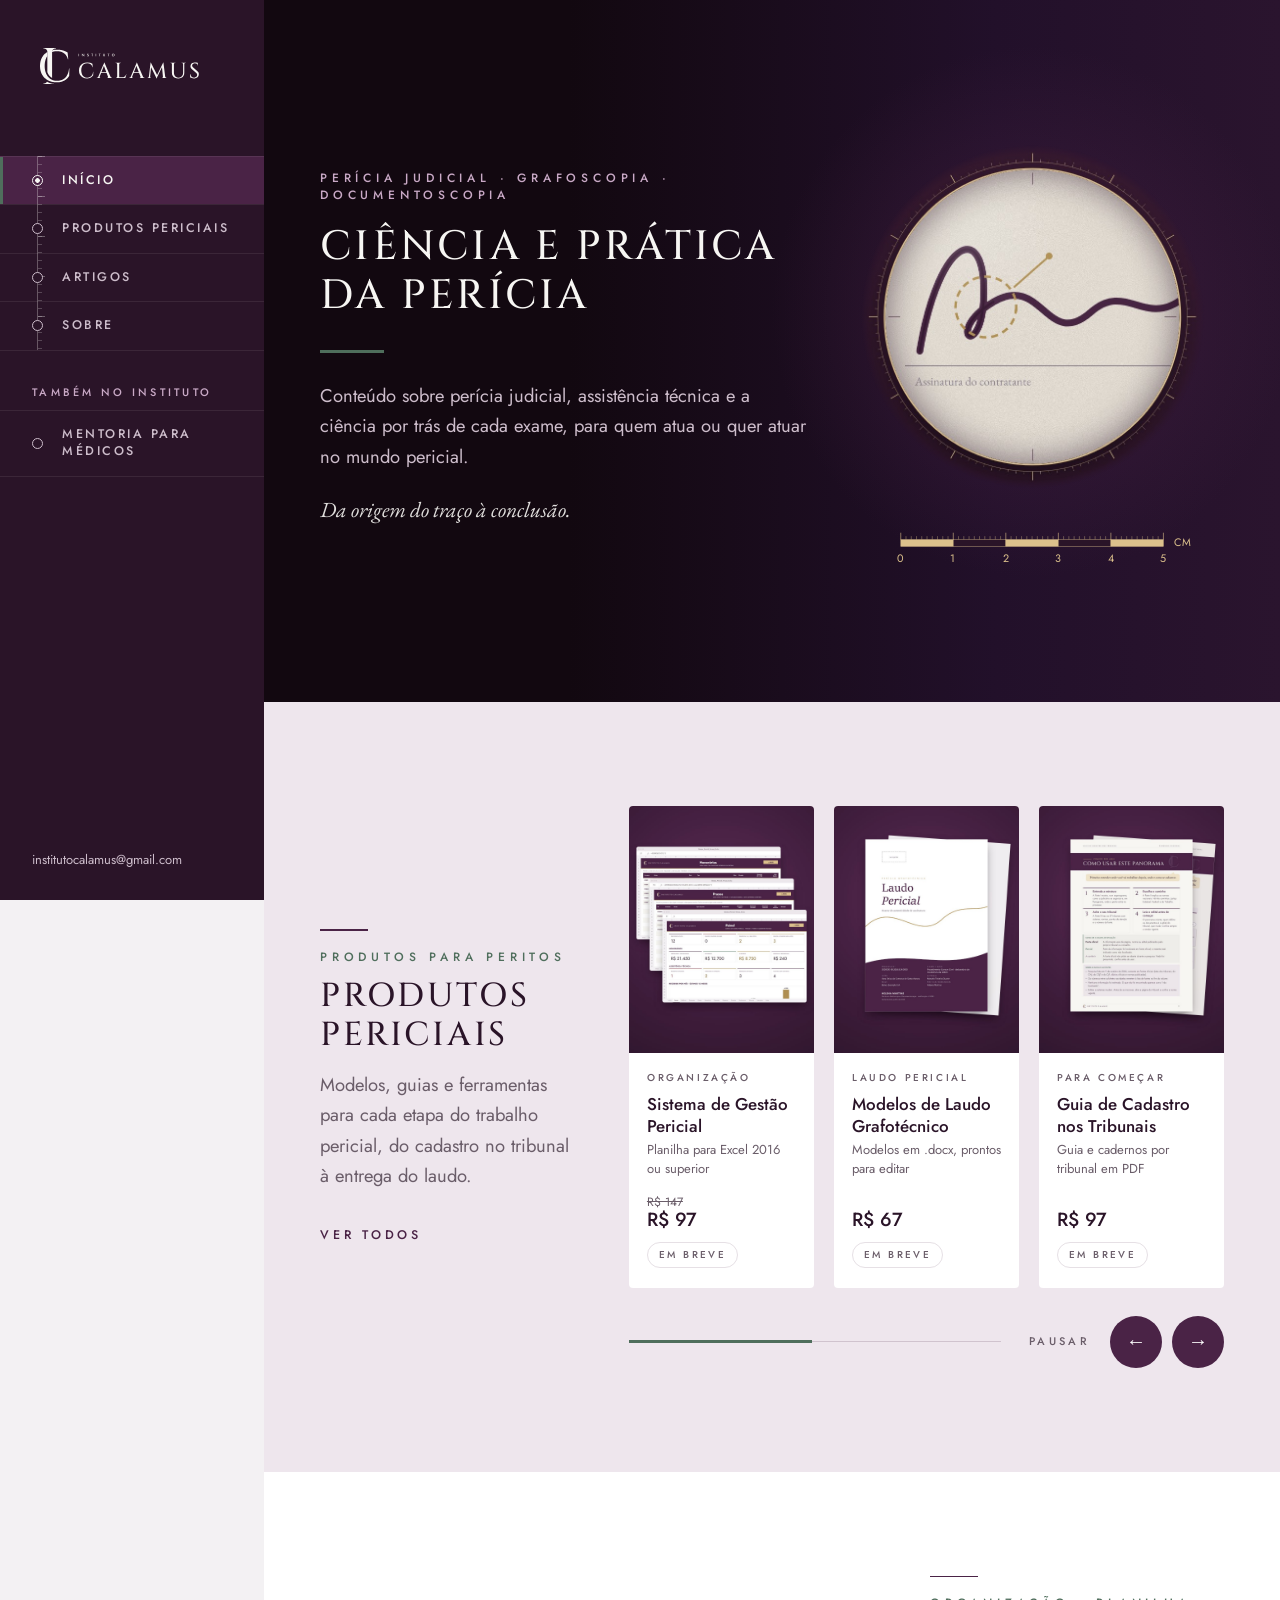
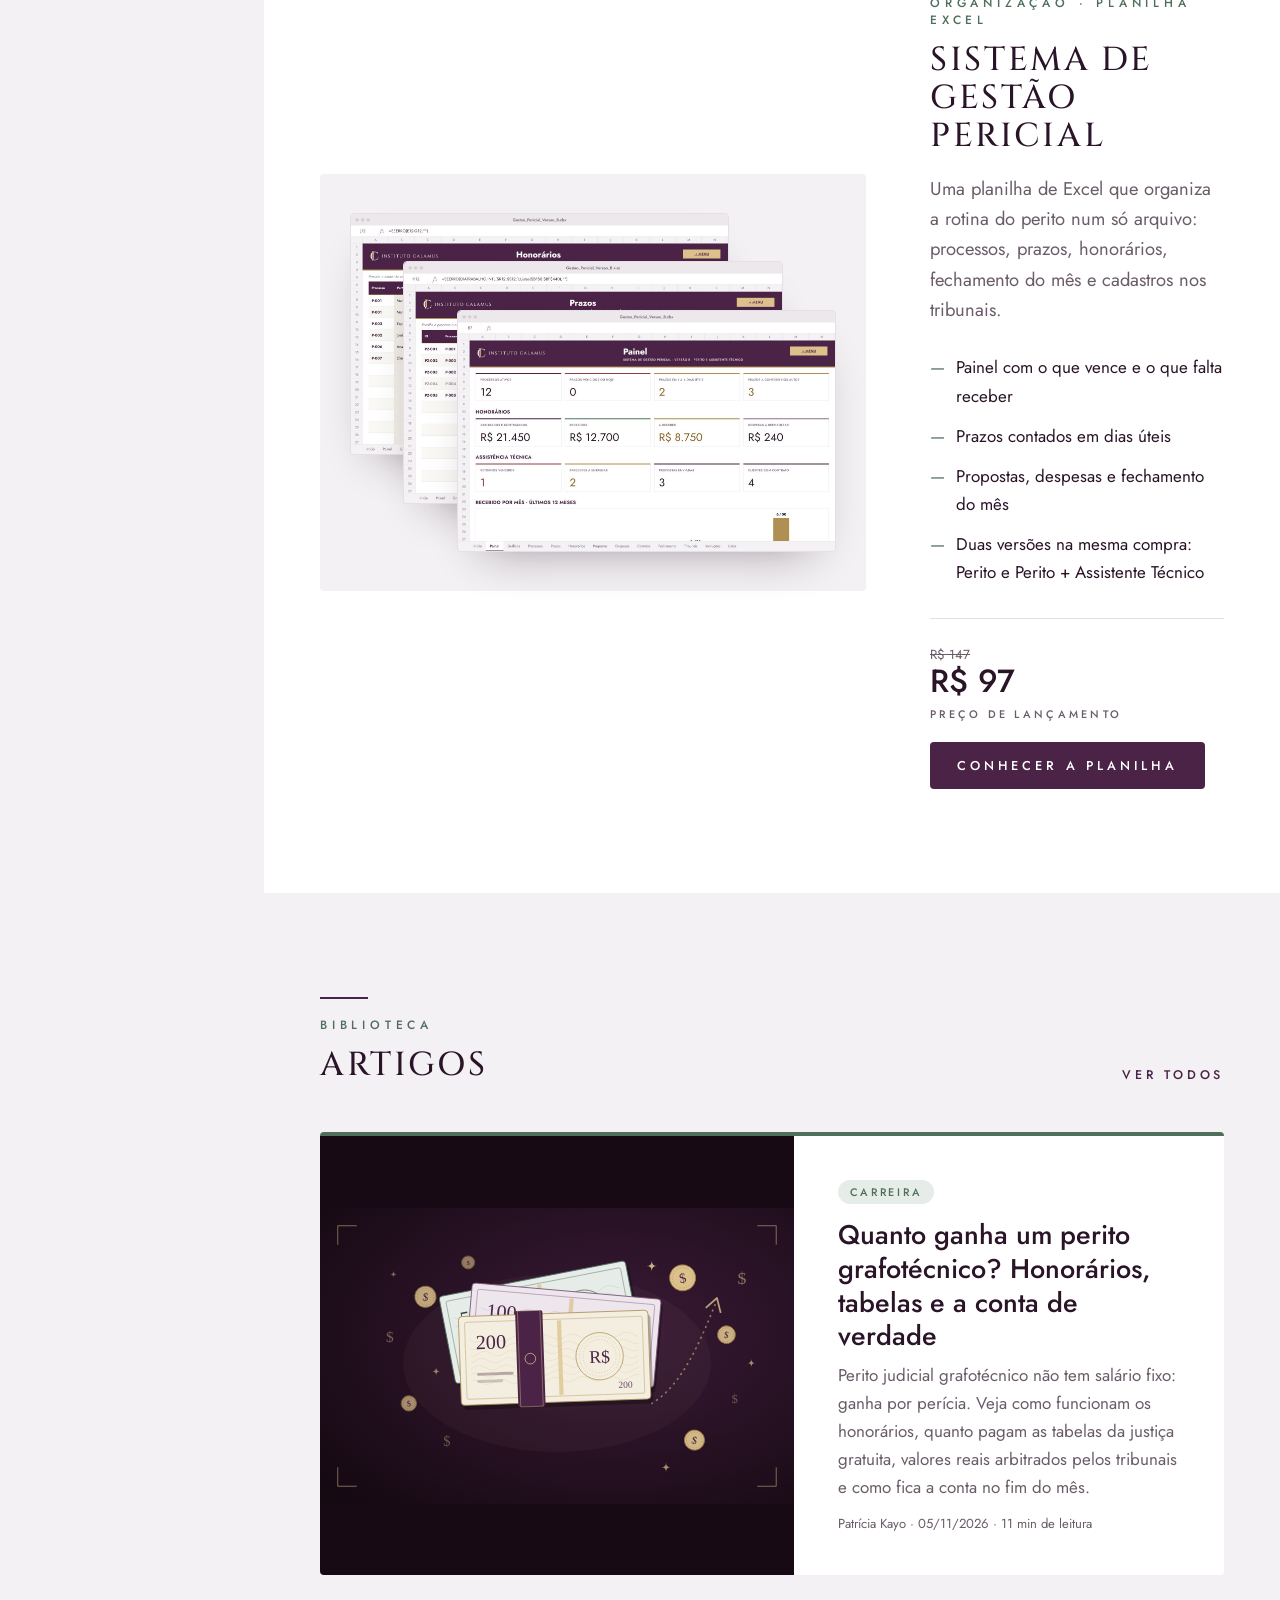
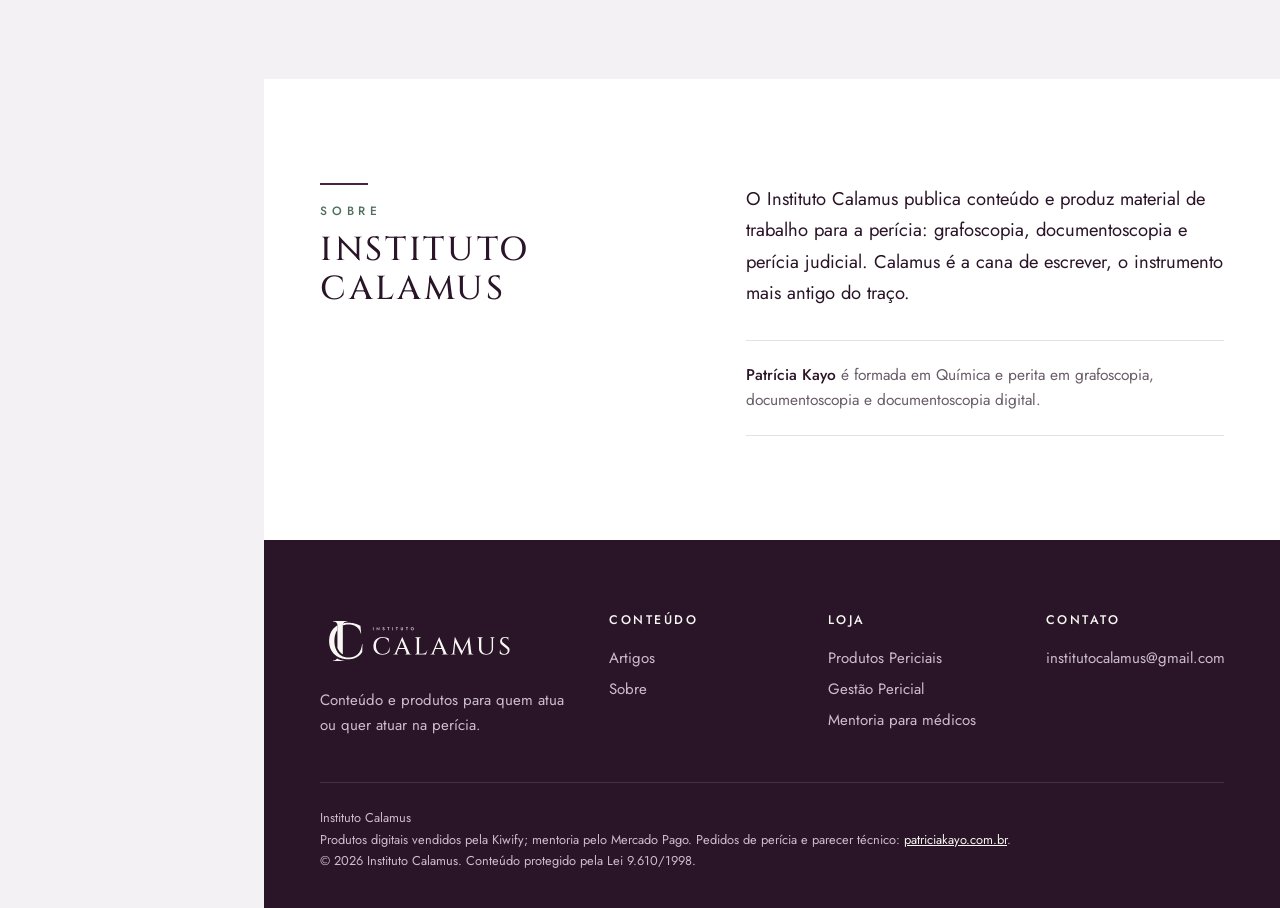
==== commit 91a93f5e: "Artigos de volta ao ar com o primeiro artigo: Quanto ganha um perito grafotécnico? (imagem das cédul" ====
--- a/index.html
+++ b/index.html
@@ -17,7 +17,7 @@
 <link rel="apple-touch-icon" href="assets/img/favicon_192px.png">
 <link rel="preload" href="assets/fonts/Jost-Variable.woff2" as="font" type="font/woff2" crossorigin>
 <link rel="preload" href="assets/fonts/Cinzel-Variable.woff2" as="font" type="font/woff2" crossorigin>
-<link rel="stylesheet" href="assets/css/site.css?v=b6f5ffda">
+<link rel="stylesheet" href="assets/css/site.css?v=c17c4f85">
 <script src="assets/js/site.js?v=a7583782" defer></script>
 </head>
 <body>
@@ -27,6 +27,7 @@
     <div class="lat-principal">
       <a class="ativo" aria-current="page" href="index.html">Início</a>
       <a href="produtos/index.html">Produtos Periciais</a>
+      <a href="artigos/index.html">Artigos</a>
       <a href="sobre/index.html">Sobre</a>
     </div>
     <p class="lat-rot">Também no instituto</p>
@@ -36,7 +37,7 @@
 </aside>
 <header class="topo-movel">
   <a href="index.html" aria-label="Instituto Calamus, página inicial"><img src="assets/img/monograma-principal-claro.svg" alt="Instituto Calamus"></a>
-  <details><summary>Menu</summary><nav aria-label="Principal"><a href="produtos/index.html">Produtos Periciais</a><a href="sobre/index.html">Sobre</a><a href="mentoria/index.html">Mentoria para médicos</a></nav></details>
+  <details><summary>Menu</summary><nav aria-label="Principal"><a href="produtos/index.html">Produtos Periciais</a><a href="artigos/index.html">Artigos</a><a href="sobre/index.html">Sobre</a><a href="mentoria/index.html">Mentoria para médicos</a></nav></details>
 </header>
 <div class="pagina">
 <main>
@@ -129,6 +130,14 @@
   </div>
 </div></section>
 
+<section class="secao" aria-labelledby="t-artigos"><div class="wrap">
+  <div class="cab-secao"><div><span class="filete"></span><p class="rotulo">Biblioteca</p><h2 class="h2" id="t-artigos">Artigos</h2></div><a class="mais" href="artigos/index.html">Ver todos</a></div>
+  <div class="jornal-topo so-destaque"><article class="art-destaque">
+      <a class="art-img" href="artigos/quanto-ganha-perito-grafotecnico.html" tabindex="-1" aria-hidden="true"><img src="assets/img/artigos/quanto-ganha-perito-grafotecnico.svg" alt="" loading="lazy"></a>
+      <div class="art-txt"><span class="pilula">Carreira</span><h3><a href="artigos/quanto-ganha-perito-grafotecnico.html">Quanto ganha um perito grafotécnico? Honorários, tabelas e a conta de verdade</a></h3><p class="resumo">Perito judicial grafotécnico não tem salário fixo: ganha por perícia. Veja como funcionam os honorários, quanto pagam as tabelas da justiça gratuita, valores reais arbitrados pelos tribunais e como fica a conta no fim do mês.</p><p class="meta">Patrícia Kayo · 05/11/2026 · 11 min de leitura</p></div>
+    </article></div>
+  
+</div></section>
 
 <section class="secao branca sobre" aria-labelledby="t-sobre"><div class="wrap sobre-grade">
   <div><span class="filete"></span><p class="rotulo">Sobre</p><h2 class="h2" id="t-sobre">Instituto Calamus</h2></div>
@@ -142,7 +151,7 @@
 <footer class="rodape"><div class="wrap">
   <div class="rod-grade">
     <div><img src="assets/img/logo-porcelana.svg" alt="Instituto Calamus"><p class="frase">Conteúdo e produtos para quem atua ou quer atuar na perícia.</p></div>
-    <div><p class="rod-tit">Conteúdo</p><a href="sobre/index.html">Sobre</a></div>
+    <div><p class="rod-tit">Conteúdo</p><a href="artigos/index.html">Artigos</a><a href="sobre/index.html">Sobre</a></div>
     <div><p class="rod-tit">Loja</p><a href="produtos/index.html">Produtos Periciais</a><a href="produtos/index.html#sistema-de-gestao-pericial">Gestão Pericial</a><a href="mentoria/index.html">Mentoria para médicos</a></div>
     <div><p class="rod-tit">Contato</p><a href="mailto:institutocalamus@gmail.com">institutocalamus@gmail.com</a></div>
   </div>
--- a/assets/css/site.css
+++ b/assets/css/site.css
@@ -174,6 +174,12 @@
 
 /* artigos: jornal */
 .jornal-topo { display: grid; grid-template-columns: 1.5fr 1fr .85fr; gap: 24px; }
+.jornal-topo.sem-lista { grid-template-columns: 1.5fr 1fr; }
+.jornal-topo.so-destaque { grid-template-columns: 1fr; }
+.so-destaque .art-destaque { display: grid; grid-template-columns: minmax(0, 1.1fr) minmax(0, 1fr); }
+.so-destaque .art-img { aspect-ratio: auto; height: 100%; display: flex; align-items: center; }
+.so-destaque .art-img img { height: auto; aspect-ratio: 16 / 10; }
+.so-destaque .art-txt { align-self: center; padding: 40px 44px; }
 .art-destaque, .art-seg { background: var(--branco); border-radius: var(--raio); overflow: hidden; display: flex; flex-direction: column; }
 .art-destaque { border-top: 4px solid var(--salvia); }
 .art-img { display: block; overflow: hidden; background: #170A15; aspect-ratio: 16 / 10; }
@@ -296,7 +302,7 @@
 .pg-artigo .artigo-topo .italico { font: italic 400 20px/1.45 var(--serif); max-width: 40em; }
 .pg-artigo .artigo-topo .meta { margin-top: 22px; font-size: 12px; letter-spacing: .12em; text-transform: uppercase; }
 .pg-artigo .texto-artigo { font: 400 19px/1.68 var(--serif); padding-top: 40px; color: #241422; }
-.pg-artigo .texto-artigo > p:first-child::first-letter { float: left; font: 500 3.4em/.8 "Cinzel", Georgia, serif; color: var(--acao); margin: .1em .1em 0 0; padding: 0 .12em .55em 0; }
+.pg-artigo .texto-artigo > p:first-of-type::first-letter { float: left; font: 500 3.4em/.8 "Cinzel", Georgia, serif; color: var(--acao); margin: .1em .1em 0 0; padding: 0 .12em .55em 0; }
 .pg-artigo .texto-artigo > h2 { font: 600 25px/1.25 var(--serif); letter-spacing: 0; text-transform: none; margin-top: 2em; }
 .pg-artigo .texto-artigo > h2::before { content: ""; display: block; width: 32px; height: 2px; background: var(--salvia); margin-bottom: 16px; }
 .pg-artigo .texto-artigo h3 { font: 600 19px/1.35 var(--serif); }
@@ -305,6 +311,89 @@
 .pg-artigo .texto-artigo .ref, .pg-artigo .cta-produto, .pg-artigo .autor, .pg-artigo .compartilhar { font-family: "Jost", sans-serif; }
 .pg-artigo .sumario { margin-top: 48px; }
 .pg-artigo .sumario li { font-family: var(--serif); font-size: 15.5px; }
+/* elementos do texto: lista numerada, tabela, perguntas frequentes, fontes (11/11/2026) */
+.texto-artigo ol { display: grid; gap: .6em; counter-reset: n; }
+.texto-artigo ol > li { counter-increment: n; padding-left: 34px; }
+.texto-artigo ol > li::before { content: counter(n) "."; font: 500 .85em/1.95 "Jost", sans-serif; color: var(--salvia); }
+.texto-artigo .caixa.resposta { border-top: 3px double var(--tinta); }
+.texto-artigo .tabela { overflow-x: auto; }
+.texto-artigo table { width: 100%; border-collapse: collapse; font: 400 15px/1.5 "Jost", sans-serif; }
+.texto-artigo th { text-align: left; font: 500 11px/1.4 "Jost", sans-serif; letter-spacing: .2em; text-transform: uppercase; color: var(--salvia); padding: 0 14px 10px 0; border-bottom: 1px solid var(--tinta); }
+.texto-artigo td { padding: 12px 14px 12px 0; border-bottom: 1px solid var(--linha); vertical-align: top; }
+.texto-artigo td:first-child { font-weight: 500; }
+.texto-artigo .faq h3 { margin-top: 1.4em; }
+.texto-artigo .faq h3:first-child { margin-top: 0; }
+.texto-artigo .faq p { margin-top: .4em; }
+.texto-artigo .fontes { margin-top: 3em !important; padding-top: 20px; border-top: 1px solid var(--linha); font: 400 14px/1.6 "Jost", sans-serif; color: var(--sub); }
+.texto-artigo .fontes h3 { font: 500 12px/1.4 "Jost", sans-serif; letter-spacing: .3em; text-transform: uppercase; color: var(--salvia); margin-bottom: 12px; }
+.texto-artigo .fontes ul { gap: .35em; }
+.texto-artigo .fontes li { padding-left: 18px; }
+.texto-artigo .fontes p { margin-top: 14px; }
+@media (max-width: 640px) { .texto-artigo table { font-size: 14px; min-width: 520px; } }
+/* esquema em árvore dentro do texto (11/11/2026) */
+.texto-artigo .esquema { --cor-linha: rgba(42,20,40,.28); margin: 2.2em 0 !important; padding: 40px 28px 26px; background: var(--perola); border-radius: 8px; font: 400 14px/1.35 "Jost", sans-serif; }
+.esquema ul { gap: 0; }
+.texto-artigo .esquema li { padding-left: 0; }
+.texto-artigo .esquema li::before { content: none; }
+.esquema figcaption { margin-top: 26px; text-align: center; font: italic 400 15px/1.4 var(--serif, Georgia), serif; color: var(--sub); }
+.esquema .no { position: relative; display: inline-block; text-align: center; }
+.esquema .raiz { display: table; margin: 0 auto; padding: 14px 26px; border-radius: 999px; background: var(--acao); color: var(--porcelana); font: 500 13px/1.2 "Cinzel", Georgia, serif; letter-spacing: .16em; text-transform: uppercase; box-shadow: 0 14px 28px -16px rgba(42,20,40,.7); }
+.esquema .cartao { min-width: 168px; padding: 16px 18px 14px; border-radius: 6px; background: var(--branco); border-top: 3px solid var(--cor); box-shadow: 0 16px 30px -22px rgba(42,20,40,.55), 0 0 0 1px rgba(42,20,40,.06); font: 600 17px/1.25 var(--serif, Georgia), serif; color: var(--tinta); }
+.esquema .cartao .num { display: block; margin-bottom: 4px; font: 500 10.5px/1 "Jost", sans-serif; letter-spacing: .25em; color: var(--cor); }
+.esquema .cartao small { display: block; margin-top: 4px; font: 400 12.5px/1.3 "Jost", sans-serif; color: var(--sub); }
+.esquema .folha { padding: 9px 16px 9px 30px; border-radius: 999px; background: var(--branco); border: 1px solid var(--cor); color: var(--tinta); font-weight: 500; font-size: 13.5px; white-space: nowrap; }
+.esquema .folha::before { content: ""; position: absolute; left: 13px; top: 50%; width: 8px; height: 8px; margin-top: -4px; border-radius: 50%; background: var(--cor); }
+.c-judicial { --cor: var(--acao); }
+.c-assistente { --cor: var(--salvia); }
+.c-oficial { --cor: #A9864A; }
+/* linhas de ligação */
+.arvore .ramos { display: flex; justify-content: center; position: relative; padding-top: 24px; }
+.arvore .ramos::before { content: ""; position: absolute; top: 0; left: 50%; height: 24px; border-left: 1.5px solid var(--cor-linha); }
+.arvore .ramos > li { position: relative; flex: 1 1 0; display: flex; flex-direction: column; align-items: center; padding: 24px 8px 0 !important; }
+.arvore .ramos > li.duplo > .ramos { width: max-content; padding-top: 76px; }
+.arvore .ramos > li.duplo > .ramos::before { height: 76px; }
+.arvore .ramos .ramos > li { flex: 0 0 auto; }
+.arvore > .ramos > li { min-width: 0; }
+.arvore .ramos .ramos > li { padding-left: 5px !important; padding-right: 5px !important; }
+.esquema .folha { padding: 8px 14px 8px 27px; font-size: 13px; }
+.esquema .folha::before { left: 12px; width: 7px; height: 7px; margin-top: -3.5px; }
+.texto-artigo .arvore .ramos > li::before, .arvore .ramos > li::after { content: ""; position: absolute; top: 0; height: 24px; width: 50%; border-top: 1.5px solid var(--cor-linha); }
+.texto-artigo .arvore .ramos > li::before { left: 0; }
+.arvore .ramos > li::after { left: 50%; border-left: 1.5px solid var(--cor-linha); }
+.texto-artigo .arvore .ramos > li:first-child::before { border-top: 0; }
+.arvore .ramos > li:first-child::after { border-radius: 10px 0 0 0; }
+.arvore .ramos > li:last-child::after { display: none; }
+.texto-artigo .arvore .ramos > li:last-child::before { border-right: 1.5px solid var(--cor-linha); border-radius: 0 10px 0 0; }
+.texto-artigo .arvore .ramos > li:only-child::before { display: none; }
+.arvore .ramos > li:only-child { padding-top: 0 !important; }
+.arvore .ramos .ramos { padding-top: 20px; }
+.arvore .ramos .ramos::before { height: 20px; border-left: 1.5px dashed var(--cor-linha); }
+.arvore .ramos .ramos > li { padding-top: 20px !important; }
+.arvore .ramos .ramos > li:only-child { padding-top: 0 !important; }
+.texto-artigo .arvore .ramos .ramos > li::before, .texto-artigo .arvore .ramos .ramos > li:last-child::before { height: 20px; border: 0; border-top: 1.5px dashed var(--cor-linha); border-radius: 0; }
+.texto-artigo .arvore .ramos .ramos > li:first-child::before { border-top: 0; }
+.texto-artigo .arvore .ramos .ramos > li:last-child:not(:only-child)::before { border-right: 1.5px dashed var(--cor-linha); border-radius: 0 10px 0 0; }
+.arvore .ramos .ramos > li::after { height: 20px; border: 0; border-top: 1.5px dashed var(--cor-linha); border-left: 1.5px dashed var(--cor-linha); }
+.arvore .ramos .ramos > li:first-child::after { border-radius: 10px 0 0 0; }
+@media (max-width: 640px) {
+  .texto-artigo .esquema { padding: 26px 18px 20px; }
+  .arvore .raiz { margin: 0; }
+  .arvore .ramos, .arvore .ramos .ramos { display: block; padding: 0 0 0 22px; margin-left: 18px; }
+  .arvore .ramos::before { display: none; }
+  .arvore .ramos > li, .arvore .ramos > li:only-child, .arvore .ramos .ramos > li, .arvore .ramos .ramos > li:only-child { display: block; padding: 14px 0 0 !important; }
+  .texto-artigo .arvore .ramos > li::before, .texto-artigo .arvore .ramos > li:first-child::before, .texto-artigo .arvore .ramos > li:last-child::before, .texto-artigo .arvore .ramos > li:only-child::before { display: block; left: -22px; top: 0; width: 18px; height: 40px; border: 0; border-left: 1.5px solid var(--cor-linha); border-bottom: 1.5px solid var(--cor-linha); border-radius: 0 0 0 10px; }
+  .texto-artigo .arvore .ramos .ramos > li::before { height: 32px; border-left-style: dashed; border-bottom-style: dashed; }
+  .arvore .ramos > li::after { display: none; }
+  .arvore .ramos > li:not(:last-child)::after { display: block; left: -22px; top: 40px; bottom: 0; height: auto; width: 0; border: 0; border-left: 1.5px solid var(--cor-linha); border-radius: 0; }
+  .arvore .ramos .ramos > li:not(:last-child)::after { top: 32px; border-left-style: dashed; }
+  .esquema .cartao { text-align: left; min-width: 0; }
+  .arvore .ramos .ramos { margin-left: 24px; }
+  .arvore .ramos > li.duplo > .ramos { width: auto; padding-top: 0; }
+  .arvore .ramos .ramos > li { padding-left: 0 !important; padding-right: 0 !important; }
+  .texto-artigo .arvore .ramos .ramos > li::before, .texto-artigo .arvore .ramos .ramos > li:first-child::before, .texto-artigo .arvore .ramos .ramos > li:last-child::before, .texto-artigo .arvore .ramos .ramos > li:only-child::before, .texto-artigo .arvore .ramos .ramos > li:last-child:not(:only-child)::before { display: block; left: -22px; top: 0; width: 18px; height: 32px; border: 0; border-left: 1.5px dashed var(--cor-linha); border-bottom: 1.5px dashed var(--cor-linha); border-radius: 0 0 0 10px; }
+  .arvore .ramos .ramos > li::after, .arvore .ramos .ramos > li:first-child::after { display: none; }
+  .arvore .ramos .ramos > li:not(:last-child)::after { display: block; left: -22px; top: 32px; bottom: 0; height: auto; width: 0; border: 0; border-left: 1.5px dashed var(--cor-linha); border-radius: 0; }
+}
 
 /* sobre */
 .sobre-grade { display: grid; grid-template-columns: .85fr 1.15fr; gap: 72px; }
@@ -420,6 +509,8 @@
   .topo-pagina::before { background: linear-gradient(90deg, rgba(23,10,21,.94), rgba(23,10,21,.7)); }
 }
 @media (max-width: 640px) {
+  .so-destaque .art-destaque { grid-template-columns: 1fr; }
+  .so-destaque .art-txt { padding: 24px 28px 28px; }
   .wrap { padding: 0 20px; }
   .secao { padding: 56px 0; }
   .abertura-txt { padding: 72px 0 80px; }
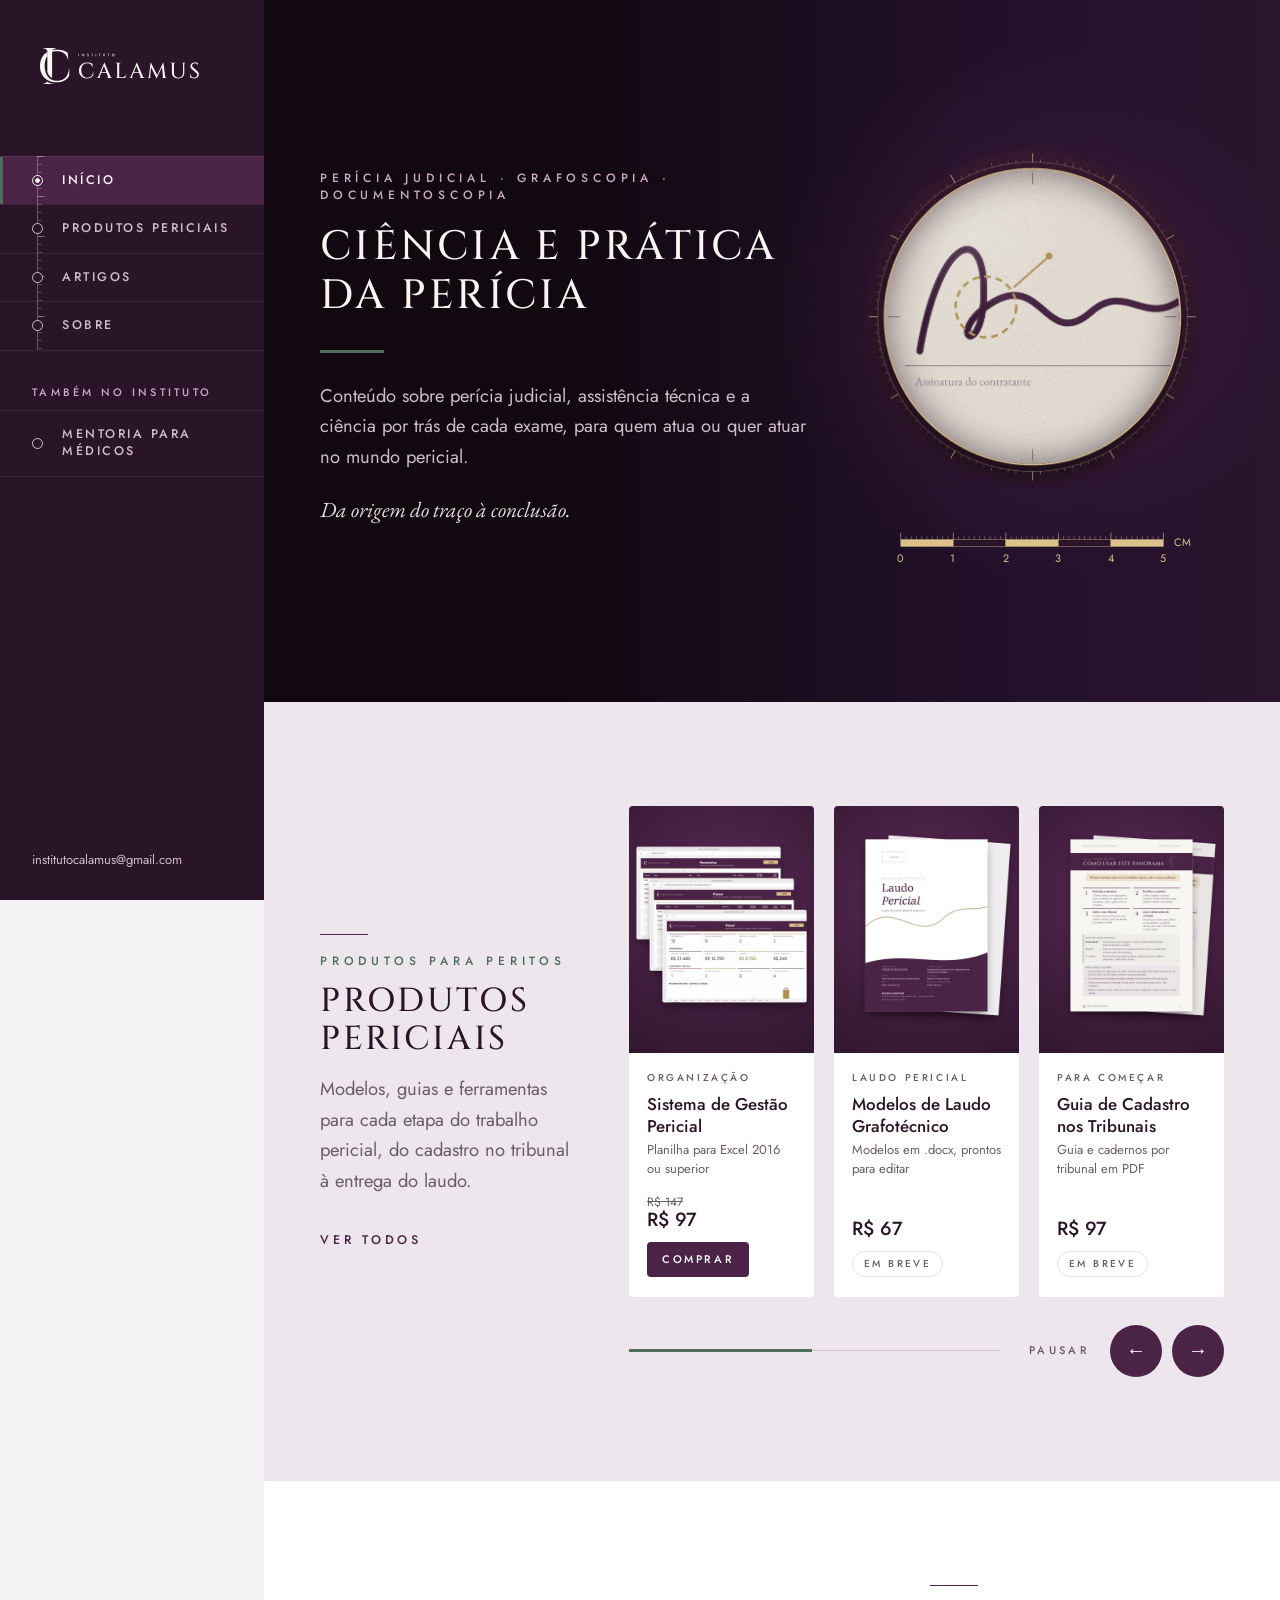
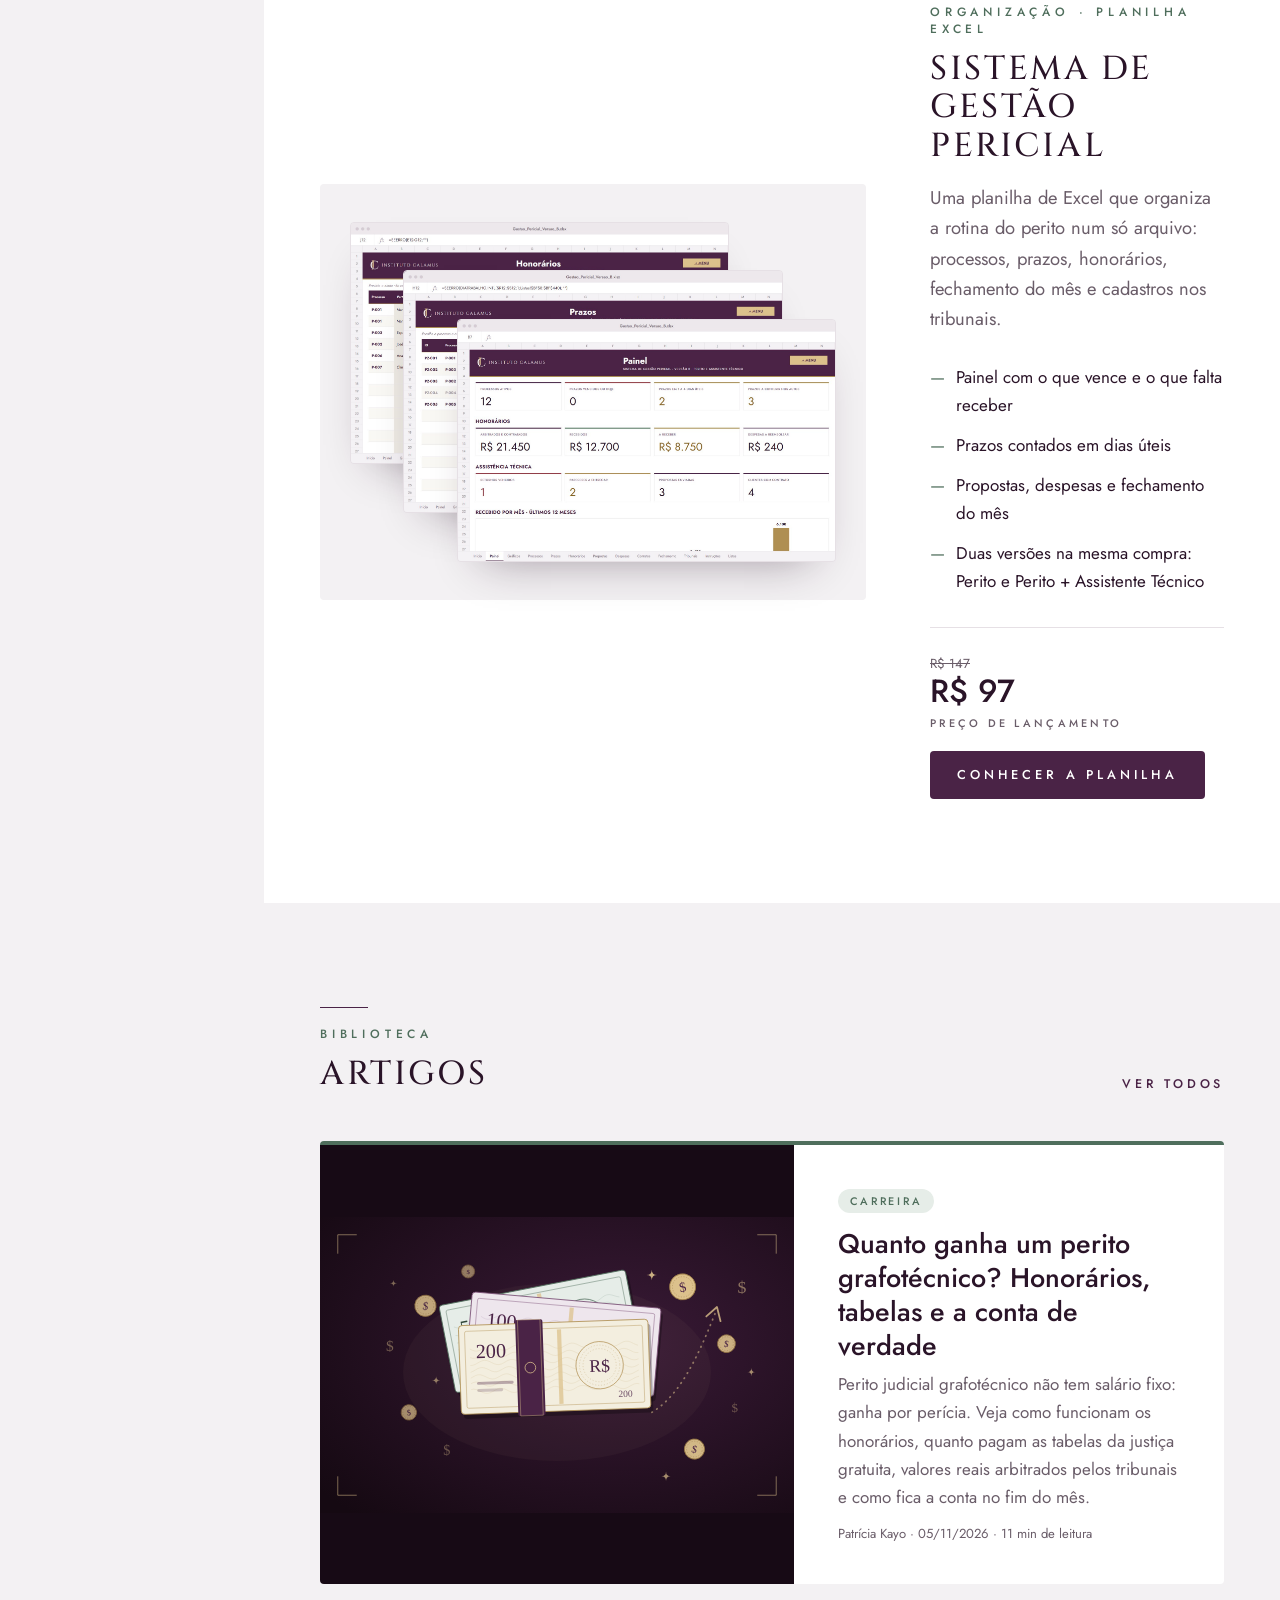
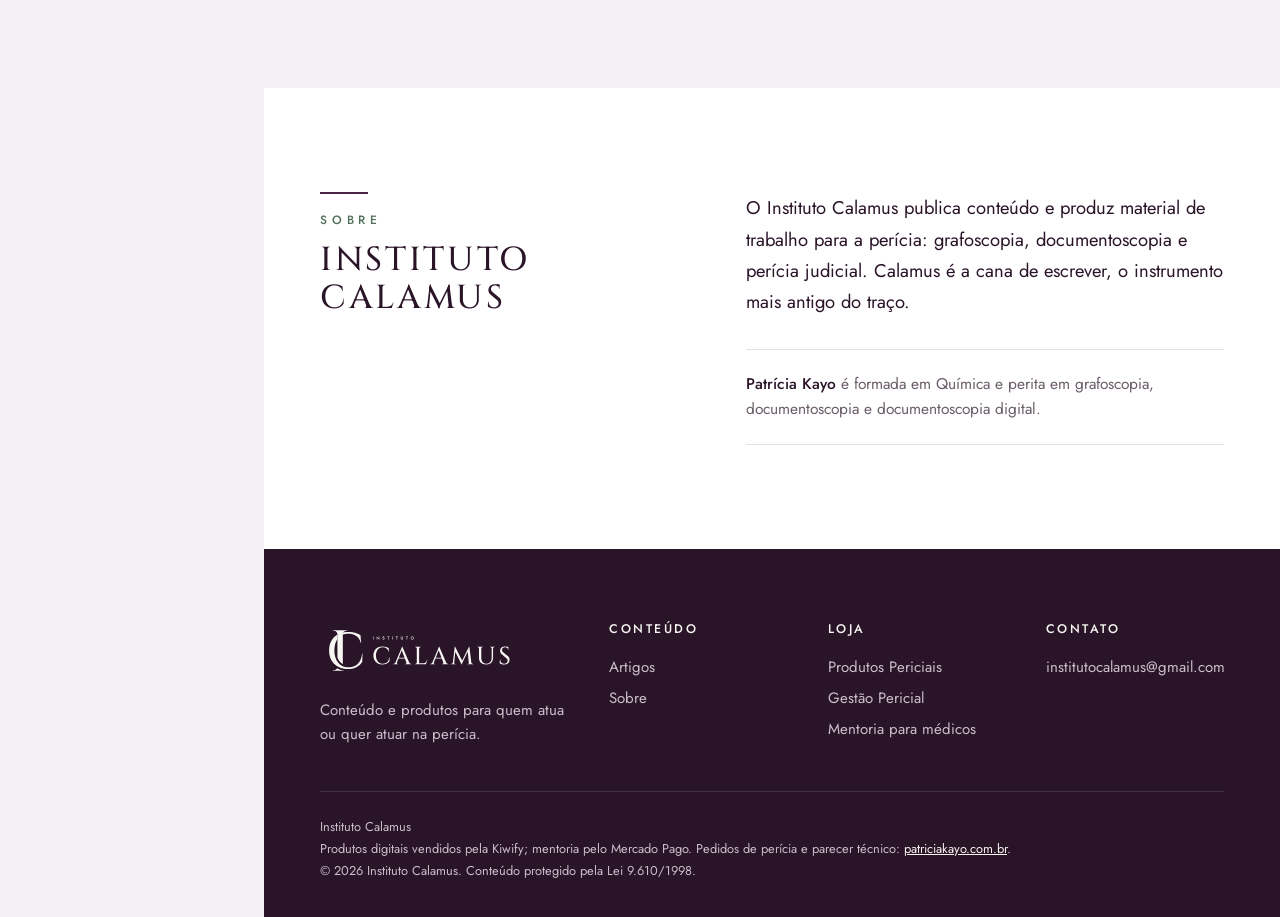
==== commit 0fee44a8: "Página de vendas do Sistema de Gestão Pericial no ar: link da Kiwify (lançamento R$ 97), cenas e víd" ====
--- a/index.html
+++ b/index.html
@@ -65,7 +65,7 @@
         <p class="etiqueta">Organização</p>
         <h3><a href="produtos/index.html#sistema-de-gestao-pericial">Sistema de Gestão Pericial</a></h3>
         <p class="formato">Planilha para Excel 2016 ou superior</p>
-        <div class="prod-pe"><p class="preco"><s>R$ 147</s>R$ 97</p><span class="status">Em breve</span></div>
+        <div class="prod-pe"><p class="preco"><s>R$ 147</s>R$ 97</p><a class="btn" href="https://pay.kiwify.com.br/hRfK6Sk" target="_blank" rel="noopener">Comprar</a></div>
       </div>
     </article><article class="prod-cartao">
       <a class="prod-arte" href="produtos/index.html#modelos-de-laudo-grafotecnico" tabindex="-1" aria-hidden="true"><img src="assets/img/colecao/capa-laudo.jpg" alt="" loading="lazy" width="900" height="1200"></a>
@@ -126,7 +126,7 @@
     <h2 class="h2" id="t-gestao">Sistema de Gestão Pericial</h2>
     <p class="lead">Uma planilha de Excel que organiza a rotina do perito num só arquivo: processos, prazos, honorários, fechamento do mês e cadastros nos tribunais.</p>
     <ul class="marcas"><li>Painel com o que vence e o que falta receber</li><li>Prazos contados em dias úteis</li><li>Propostas, despesas e fechamento do mês</li><li>Duas versões na mesma compra: Perito e Perito + Assistente Técnico</li></ul>
-    <div class="compra"><p class="preco"><s>R$ 147</s>R$ 97<small>Preço de lançamento</small></p><a class="btn" href="produtos/index.html#sistema-de-gestao-pericial">Conhecer a planilha</a></div>
+    <div class="compra"><p class="preco"><s>R$ 147</s>R$ 97<small>Preço de lançamento</small></p><a class="btn" href="gestao-pericial/index.html">Conhecer a planilha</a></div>
   </div>
 </div></section>
 
@@ -152,7 +152,7 @@
   <div class="rod-grade">
     <div><img src="assets/img/logo-porcelana.svg" alt="Instituto Calamus"><p class="frase">Conteúdo e produtos para quem atua ou quer atuar na perícia.</p></div>
     <div><p class="rod-tit">Conteúdo</p><a href="artigos/index.html">Artigos</a><a href="sobre/index.html">Sobre</a></div>
-    <div><p class="rod-tit">Loja</p><a href="produtos/index.html">Produtos Periciais</a><a href="produtos/index.html#sistema-de-gestao-pericial">Gestão Pericial</a><a href="mentoria/index.html">Mentoria para médicos</a></div>
+    <div><p class="rod-tit">Loja</p><a href="produtos/index.html">Produtos Periciais</a><a href="gestao-pericial/index.html">Gestão Pericial</a><a href="mentoria/index.html">Mentoria para médicos</a></div>
     <div><p class="rod-tit">Contato</p><a href="mailto:institutocalamus@gmail.com">institutocalamus@gmail.com</a></div>
   </div>
   <p class="legal">Instituto Calamus<br>
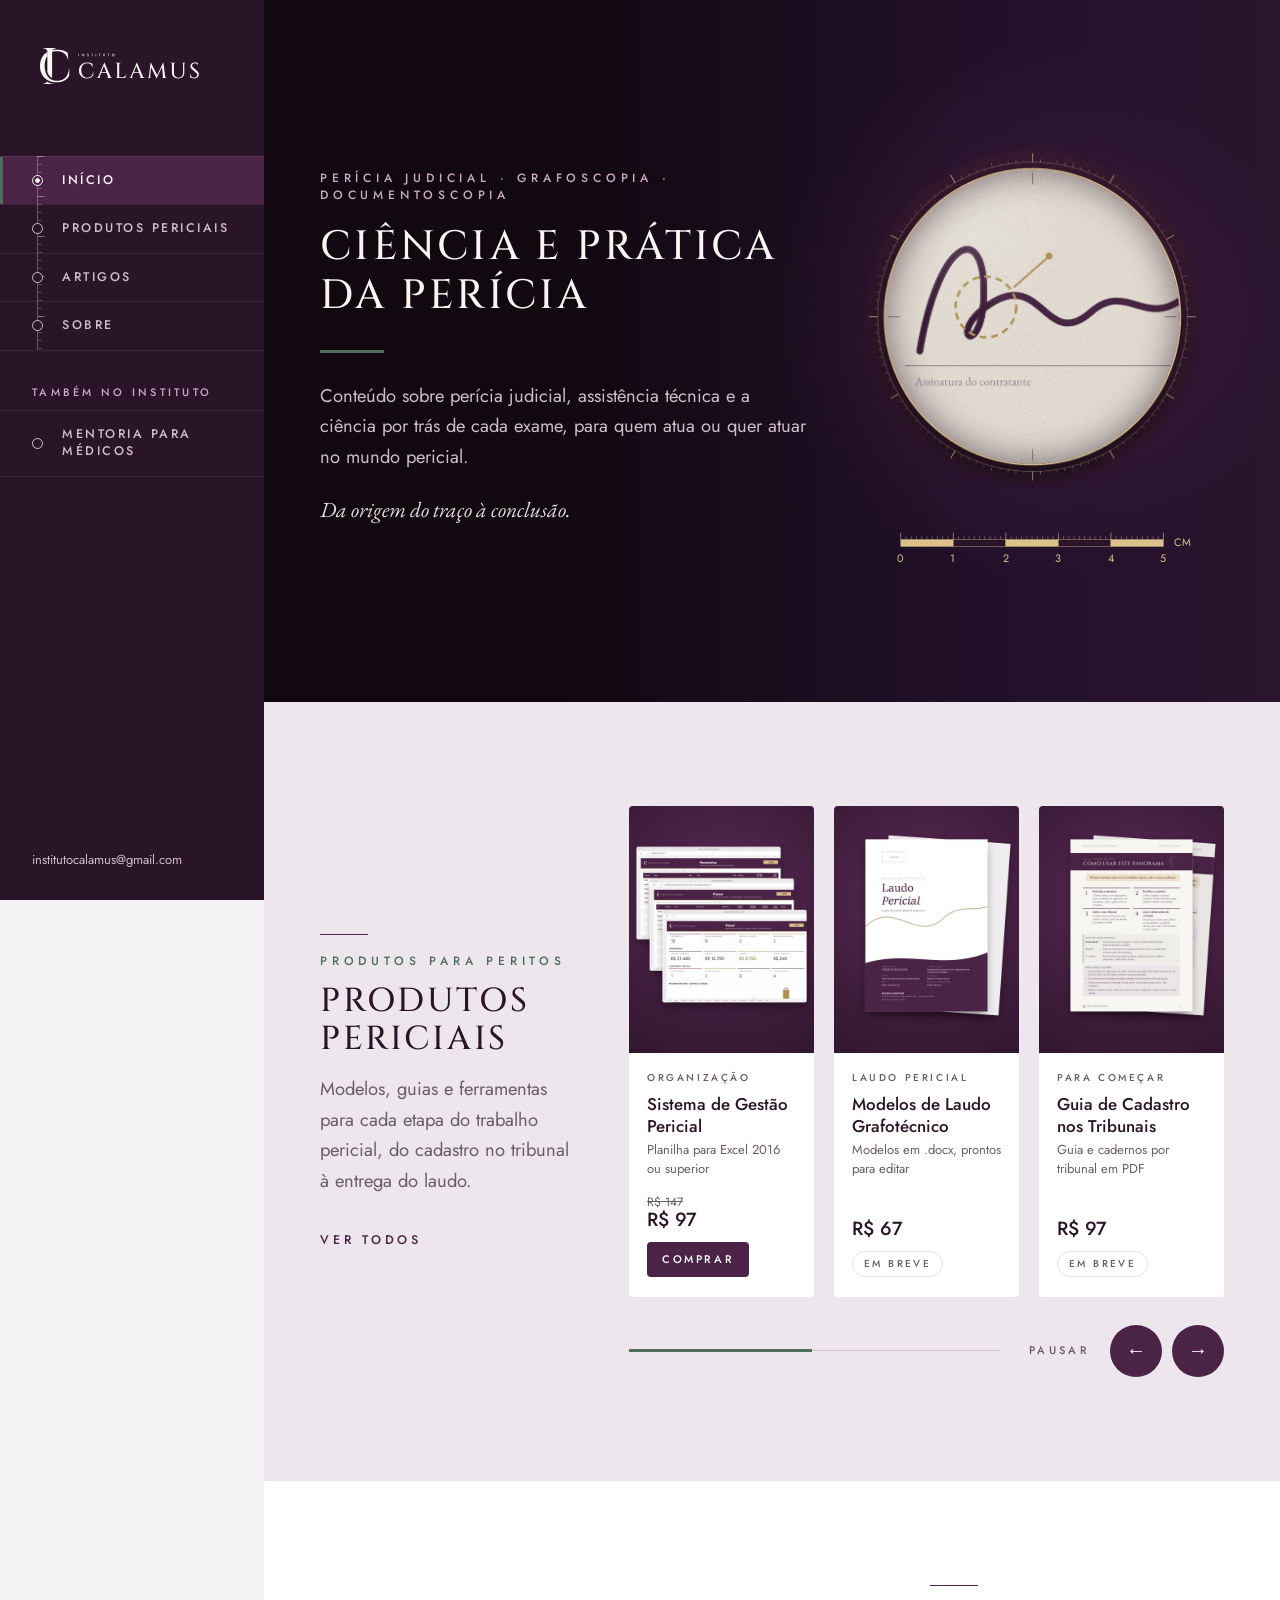
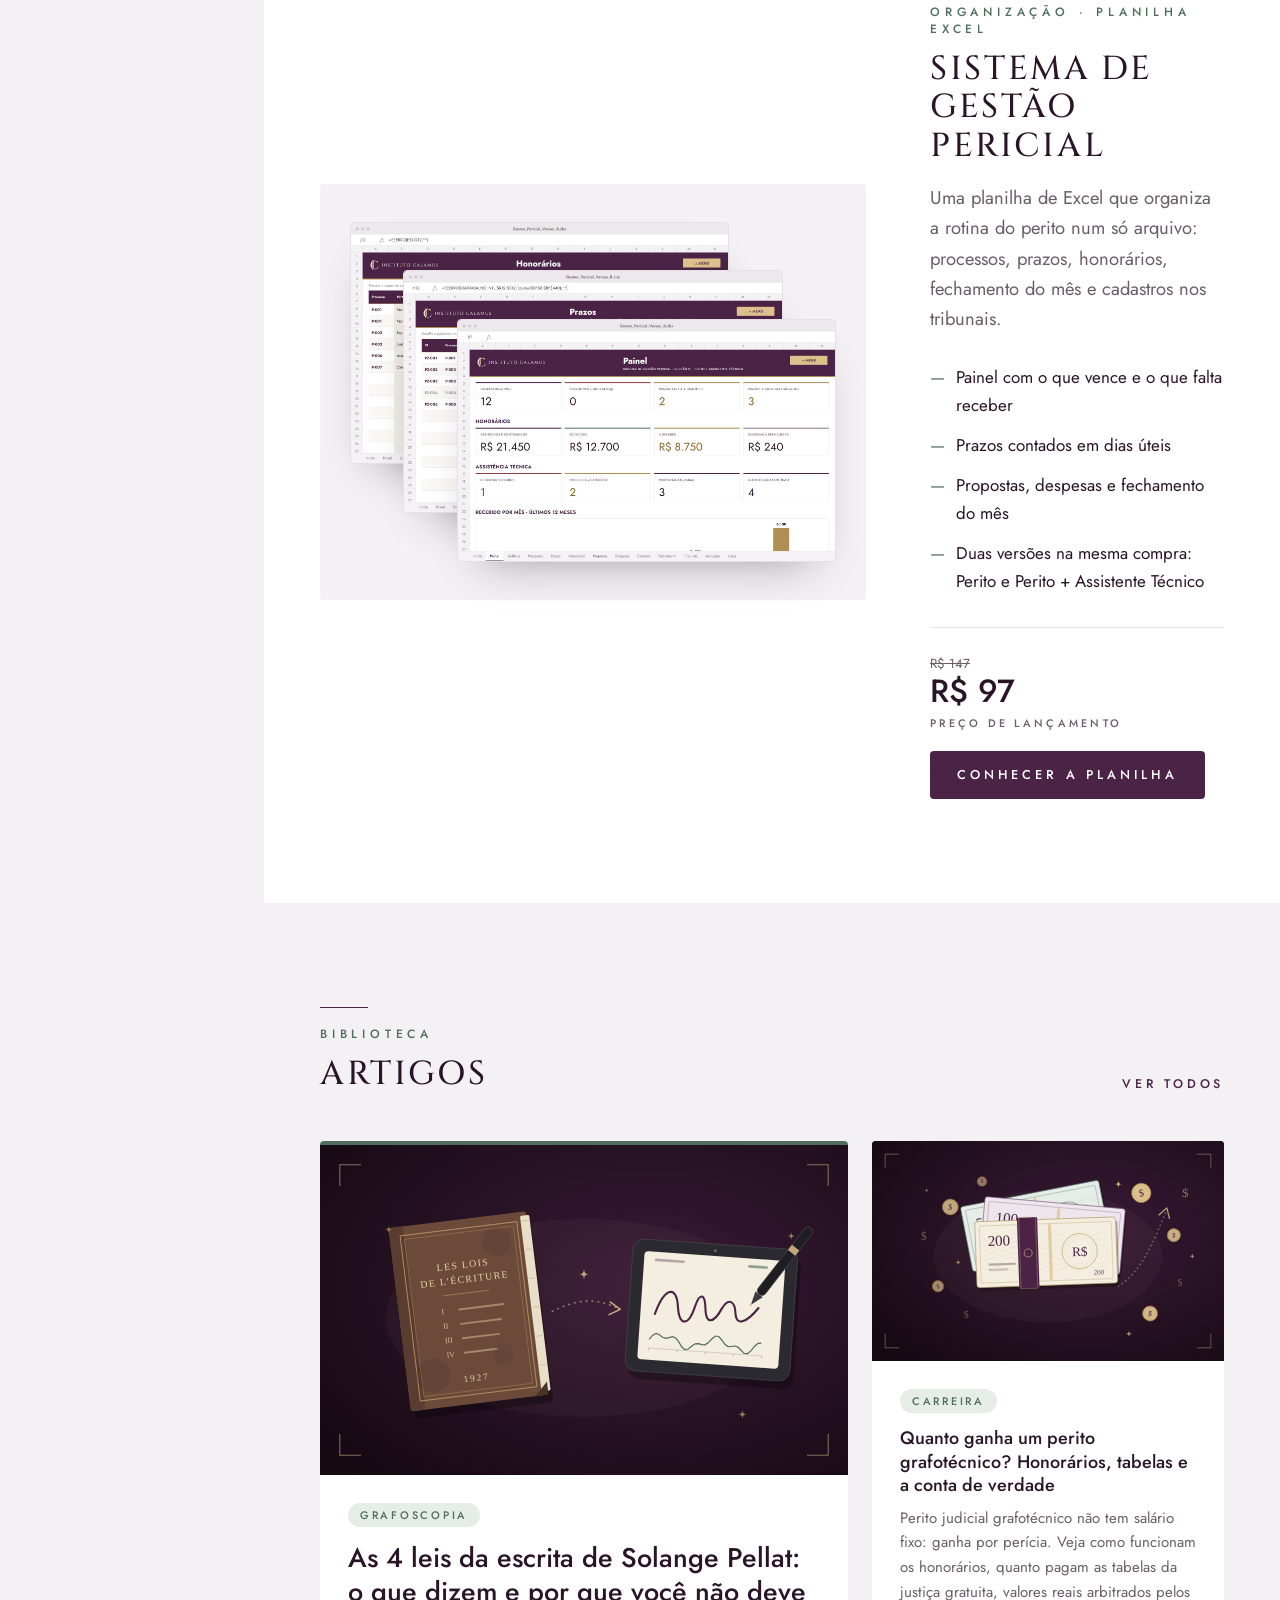
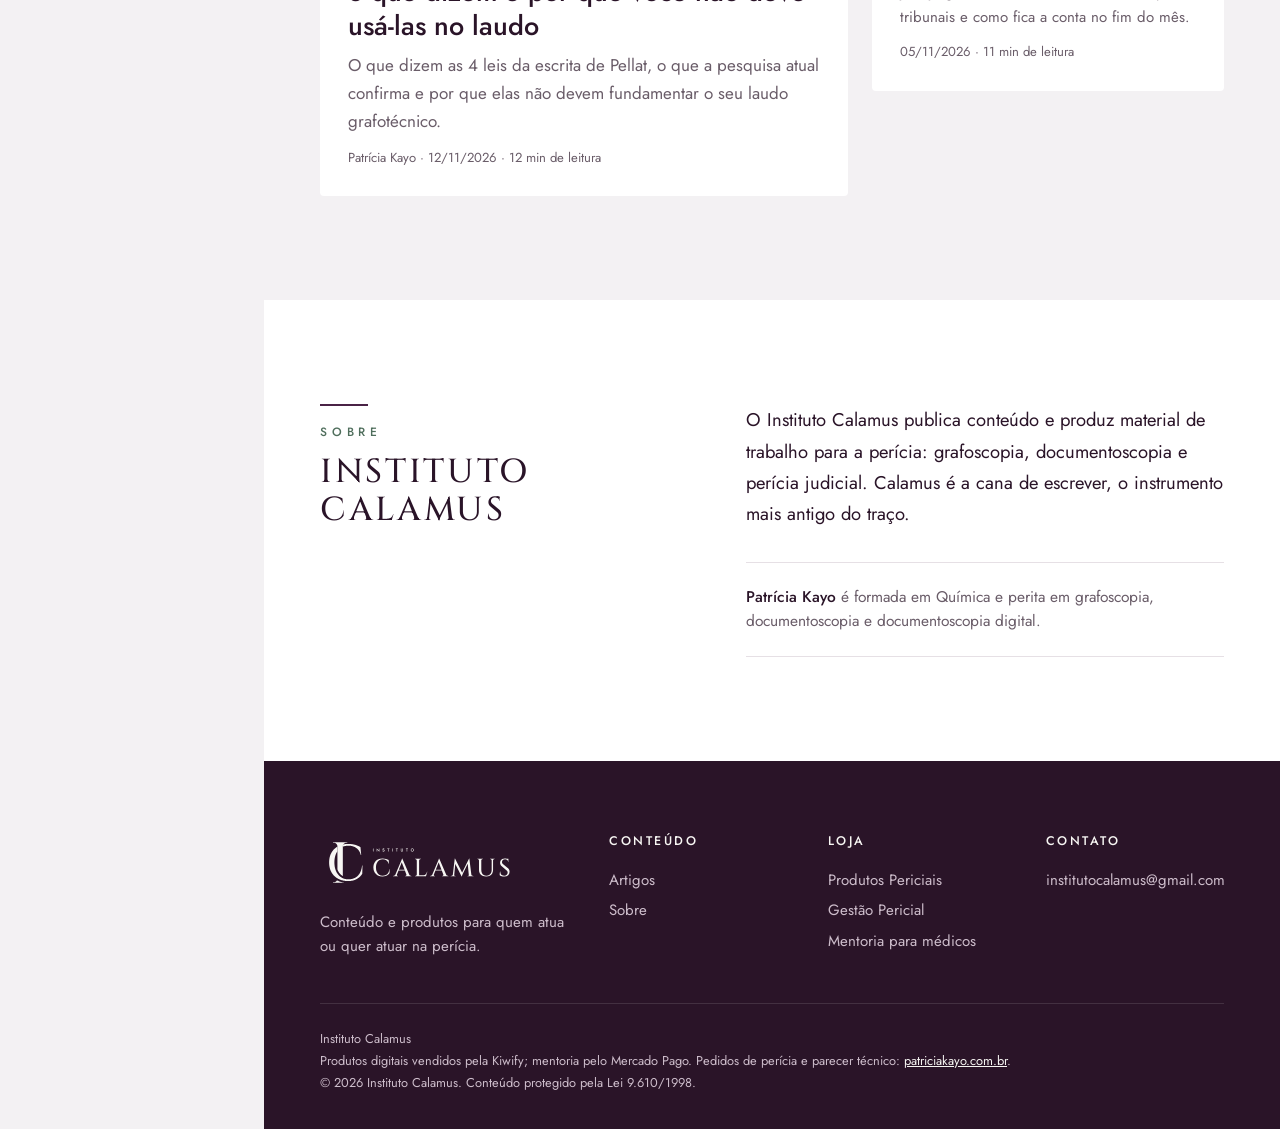
==== commit b3c0b9d1: "Novo artigo: As 4 leis da escrita de Solange Pellat e por que não usá-las no laudo (imagem do livro " ====
--- a/index.html
+++ b/index.html
@@ -17,7 +17,7 @@
 <link rel="apple-touch-icon" href="assets/img/favicon_192px.png">
 <link rel="preload" href="assets/fonts/Jost-Variable.woff2" as="font" type="font/woff2" crossorigin>
 <link rel="preload" href="assets/fonts/Cinzel-Variable.woff2" as="font" type="font/woff2" crossorigin>
-<link rel="stylesheet" href="assets/css/site.css?v=c17c4f85">
+<link rel="stylesheet" href="assets/css/site.css?v=17a3d774">
 <script src="assets/js/site.js?v=a7583782" defer></script>
 </head>
 <body>
@@ -132,10 +132,17 @@
 
 <section class="secao" aria-labelledby="t-artigos"><div class="wrap">
   <div class="cab-secao"><div><span class="filete"></span><p class="rotulo">Biblioteca</p><h2 class="h2" id="t-artigos">Artigos</h2></div><a class="mais" href="artigos/index.html">Ver todos</a></div>
-  <div class="jornal-topo so-destaque"><article class="art-destaque">
+  <div class="jornal-topo sem-lista">
+    <article class="art-destaque">
+      <a class="art-img" href="artigos/as-4-leis-da-escrita-por-que-nao-usar.html" tabindex="-1" aria-hidden="true"><img src="assets/img/artigos/as-4-leis-da-escrita-por-que-nao-usar.svg" alt="" loading="lazy"></a>
+      <div class="art-txt"><span class="pilula">Grafoscopia</span><h3><a href="artigos/as-4-leis-da-escrita-por-que-nao-usar.html">As 4 leis da escrita de Solange Pellat: o que dizem e por que você não deve usá-las no laudo</a></h3><p class="resumo">O que dizem as 4 leis da escrita de Pellat, o que a pesquisa atual confirma e por que elas não devem fundamentar o seu laudo grafotécnico.</p><p class="meta">Patrícia Kayo · 12/11/2026 · 12 min de leitura</p></div>
+    </article>
+    <div class="coluna-seg"><article class="art-seg">
       <a class="art-img" href="artigos/quanto-ganha-perito-grafotecnico.html" tabindex="-1" aria-hidden="true"><img src="assets/img/artigos/quanto-ganha-perito-grafotecnico.svg" alt="" loading="lazy"></a>
-      <div class="art-txt"><span class="pilula">Carreira</span><h3><a href="artigos/quanto-ganha-perito-grafotecnico.html">Quanto ganha um perito grafotécnico? Honorários, tabelas e a conta de verdade</a></h3><p class="resumo">Perito judicial grafotécnico não tem salário fixo: ganha por perícia. Veja como funcionam os honorários, quanto pagam as tabelas da justiça gratuita, valores reais arbitrados pelos tribunais e como fica a conta no fim do mês.</p><p class="meta">Patrícia Kayo · 05/11/2026 · 11 min de leitura</p></div>
+      <div class="art-txt"><span class="pilula">Carreira</span><h3><a href="artigos/quanto-ganha-perito-grafotecnico.html">Quanto ganha um perito grafotécnico? Honorários, tabelas e a conta de verdade</a></h3><p class="resumo">Perito judicial grafotécnico não tem salário fixo: ganha por perícia. Veja como funcionam os honorários, quanto pagam as tabelas da justiça gratuita, valores reais arbitrados pelos tribunais e como fica a conta no fim do mês.</p><p class="meta">05/11/2026 · 11 min de leitura</p></div>
     </article></div>
+    
+  </div>
   
 </div></section>
 
--- a/assets/css/site.css
+++ b/assets/css/site.css
@@ -329,6 +329,11 @@
 .texto-artigo .fontes ul { gap: .35em; }
 .texto-artigo .fontes li { padding-left: 18px; }
 .texto-artigo .fontes p { margin-top: 14px; }
+.texto-artigo .fontes .fontes-grupo { margin-top: 18px; font-weight: 500; color: var(--tinta); }
+.texto-artigo .fontes h3 + .fontes-grupo { margin-top: 0; }
+.texto-artigo .fontes .fontes-grupo + ul { margin-top: 6px; }
+.texto-artigo blockquote { margin: 0; padding: 4px 0 4px 26px; border-left: 3px solid var(--salvia); font-style: italic; color: var(--sub); }
+.texto-artigo blockquote p { font-size: .95em; }
 @media (max-width: 640px) { .texto-artigo table { font-size: 14px; min-width: 520px; } }
 /* esquema em árvore dentro do texto (11/11/2026) */
 .texto-artigo .esquema { --cor-linha: rgba(42,20,40,.28); margin: 2.2em 0 !important; padding: 40px 28px 26px; background: var(--perola); border-radius: 8px; font: 400 14px/1.35 "Jost", sans-serif; }
